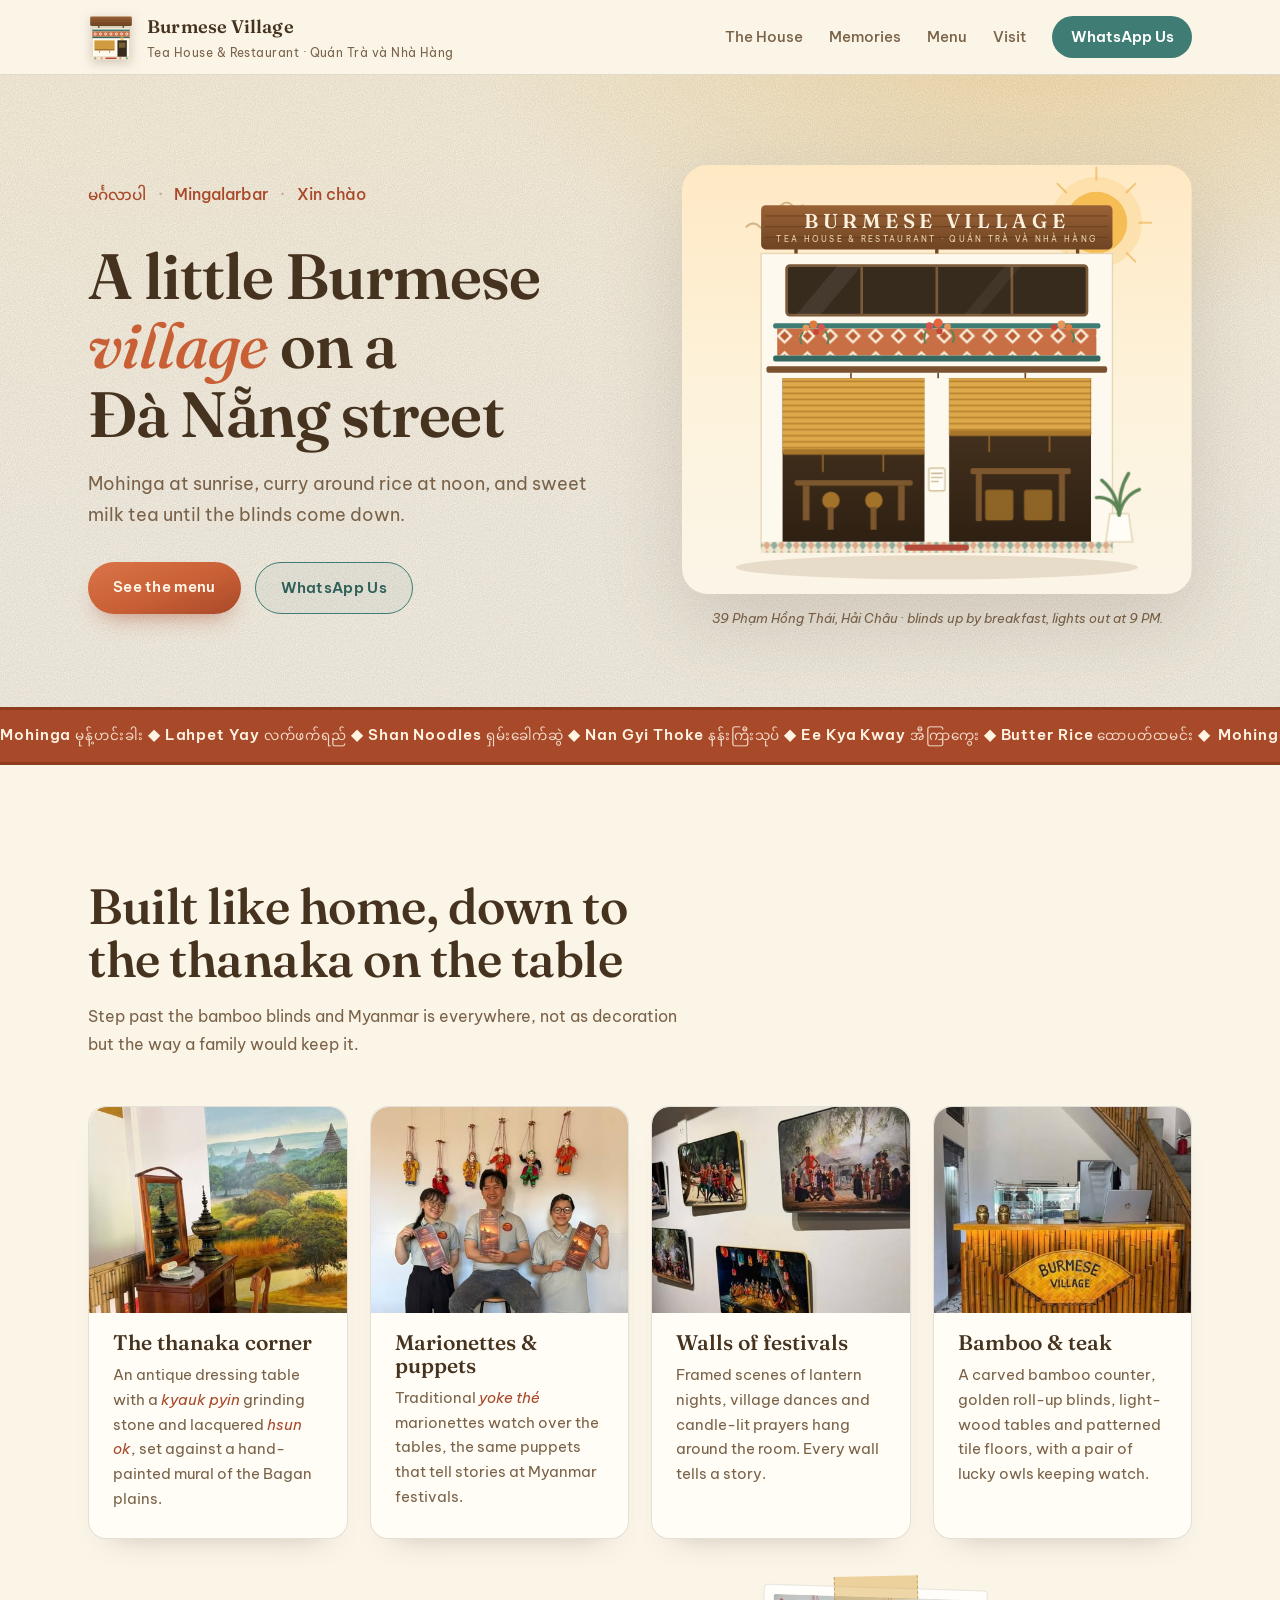
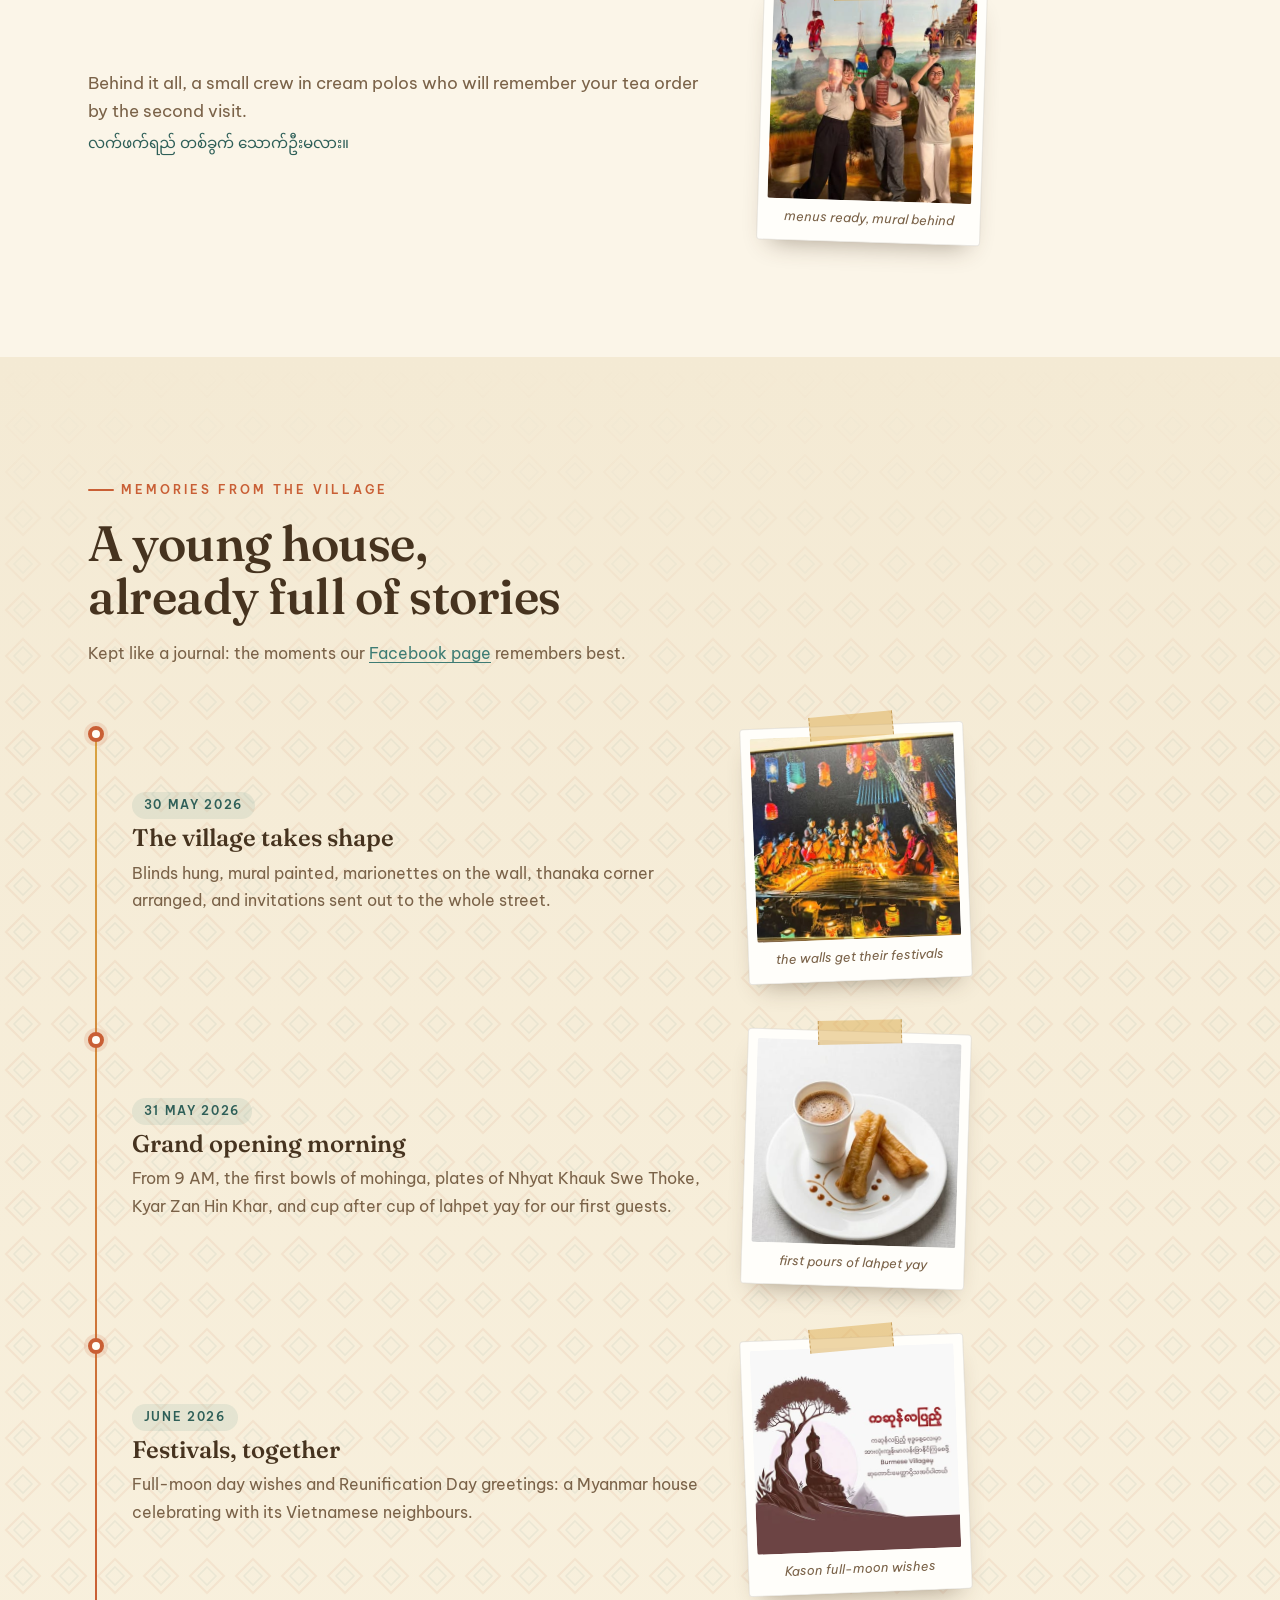
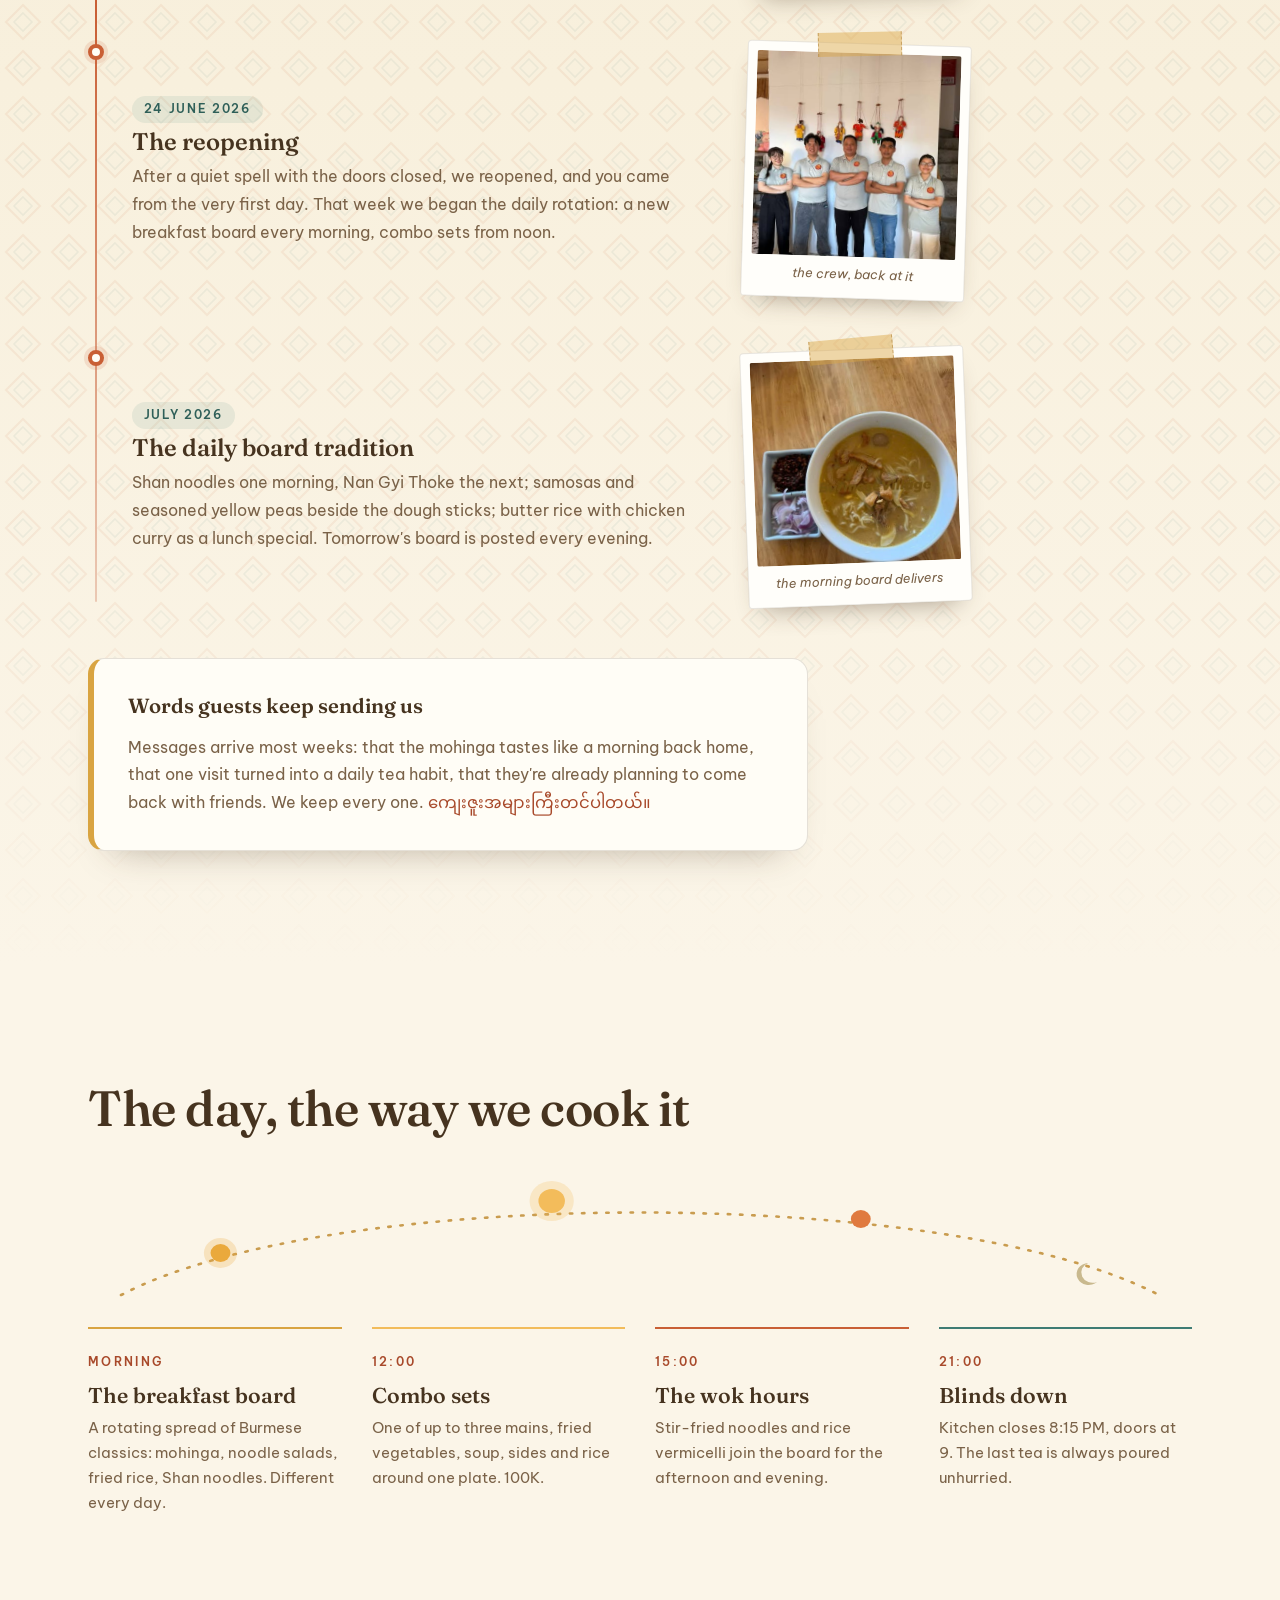
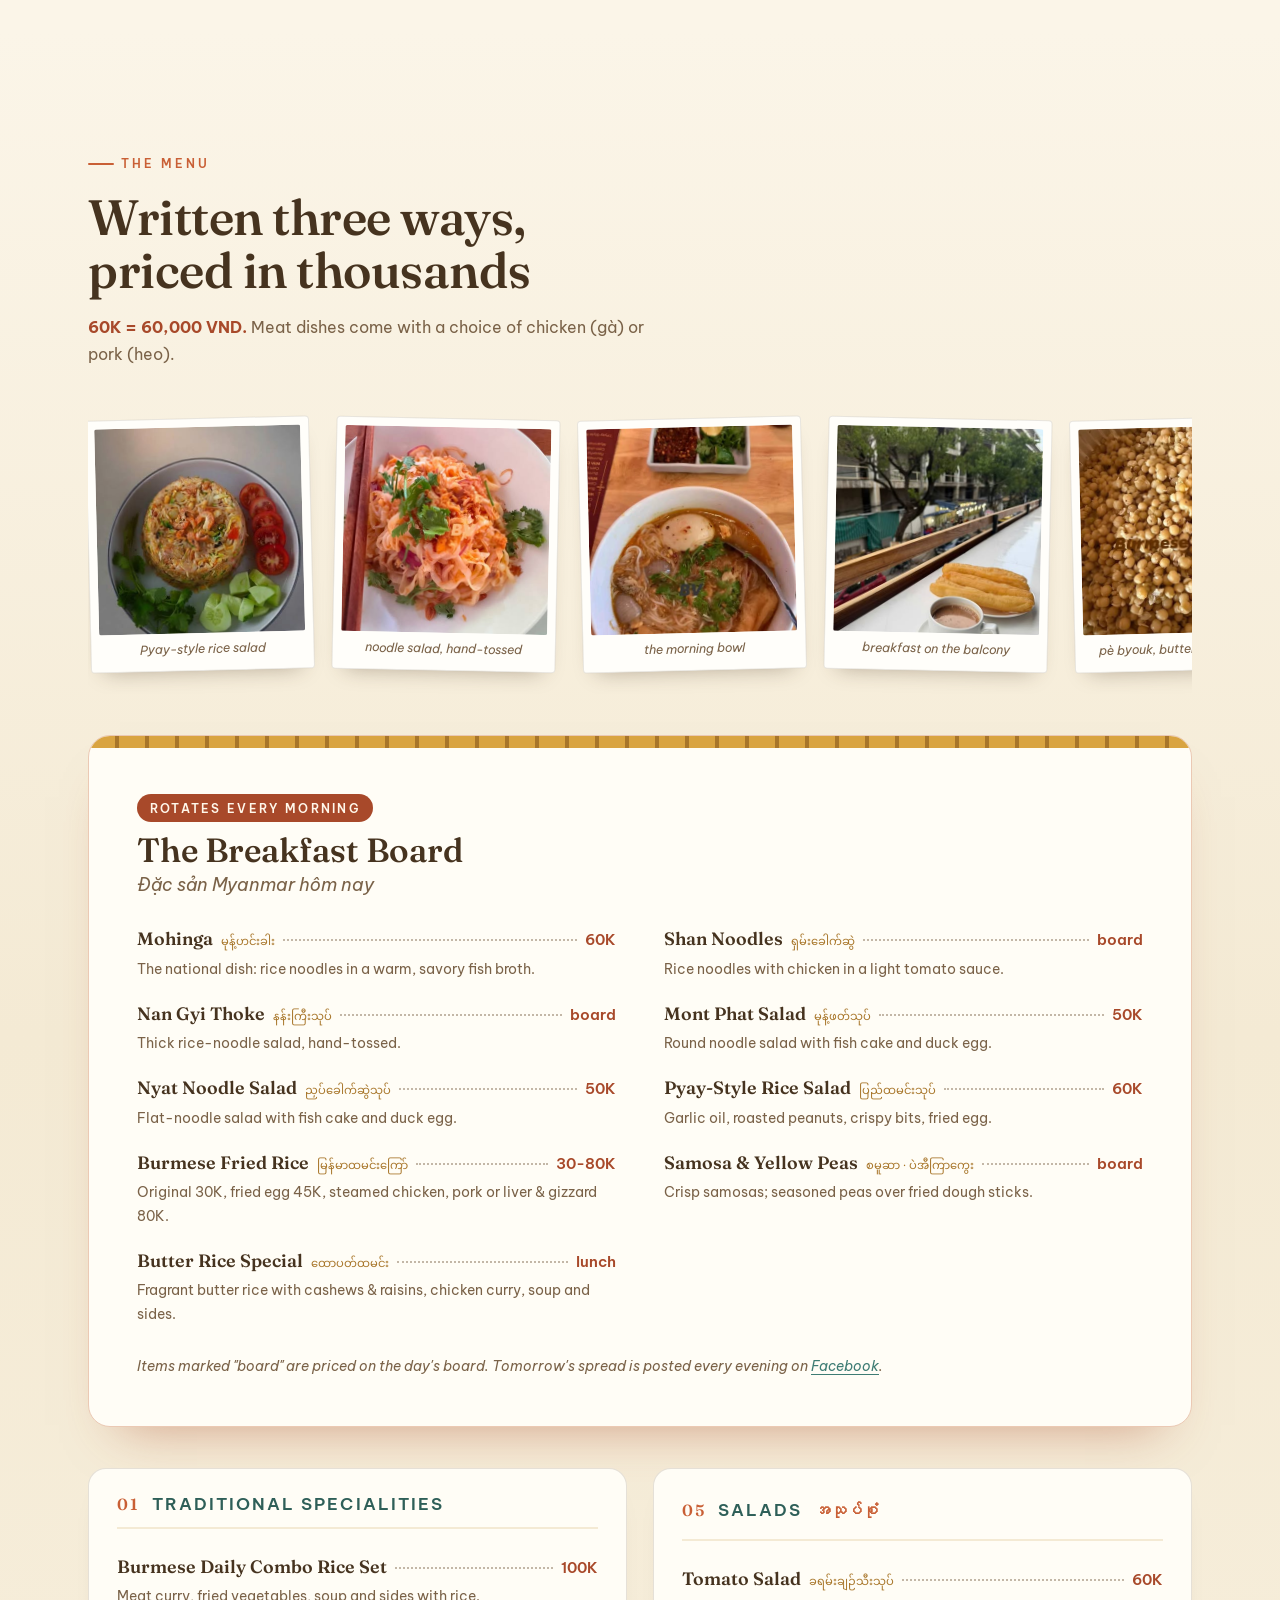
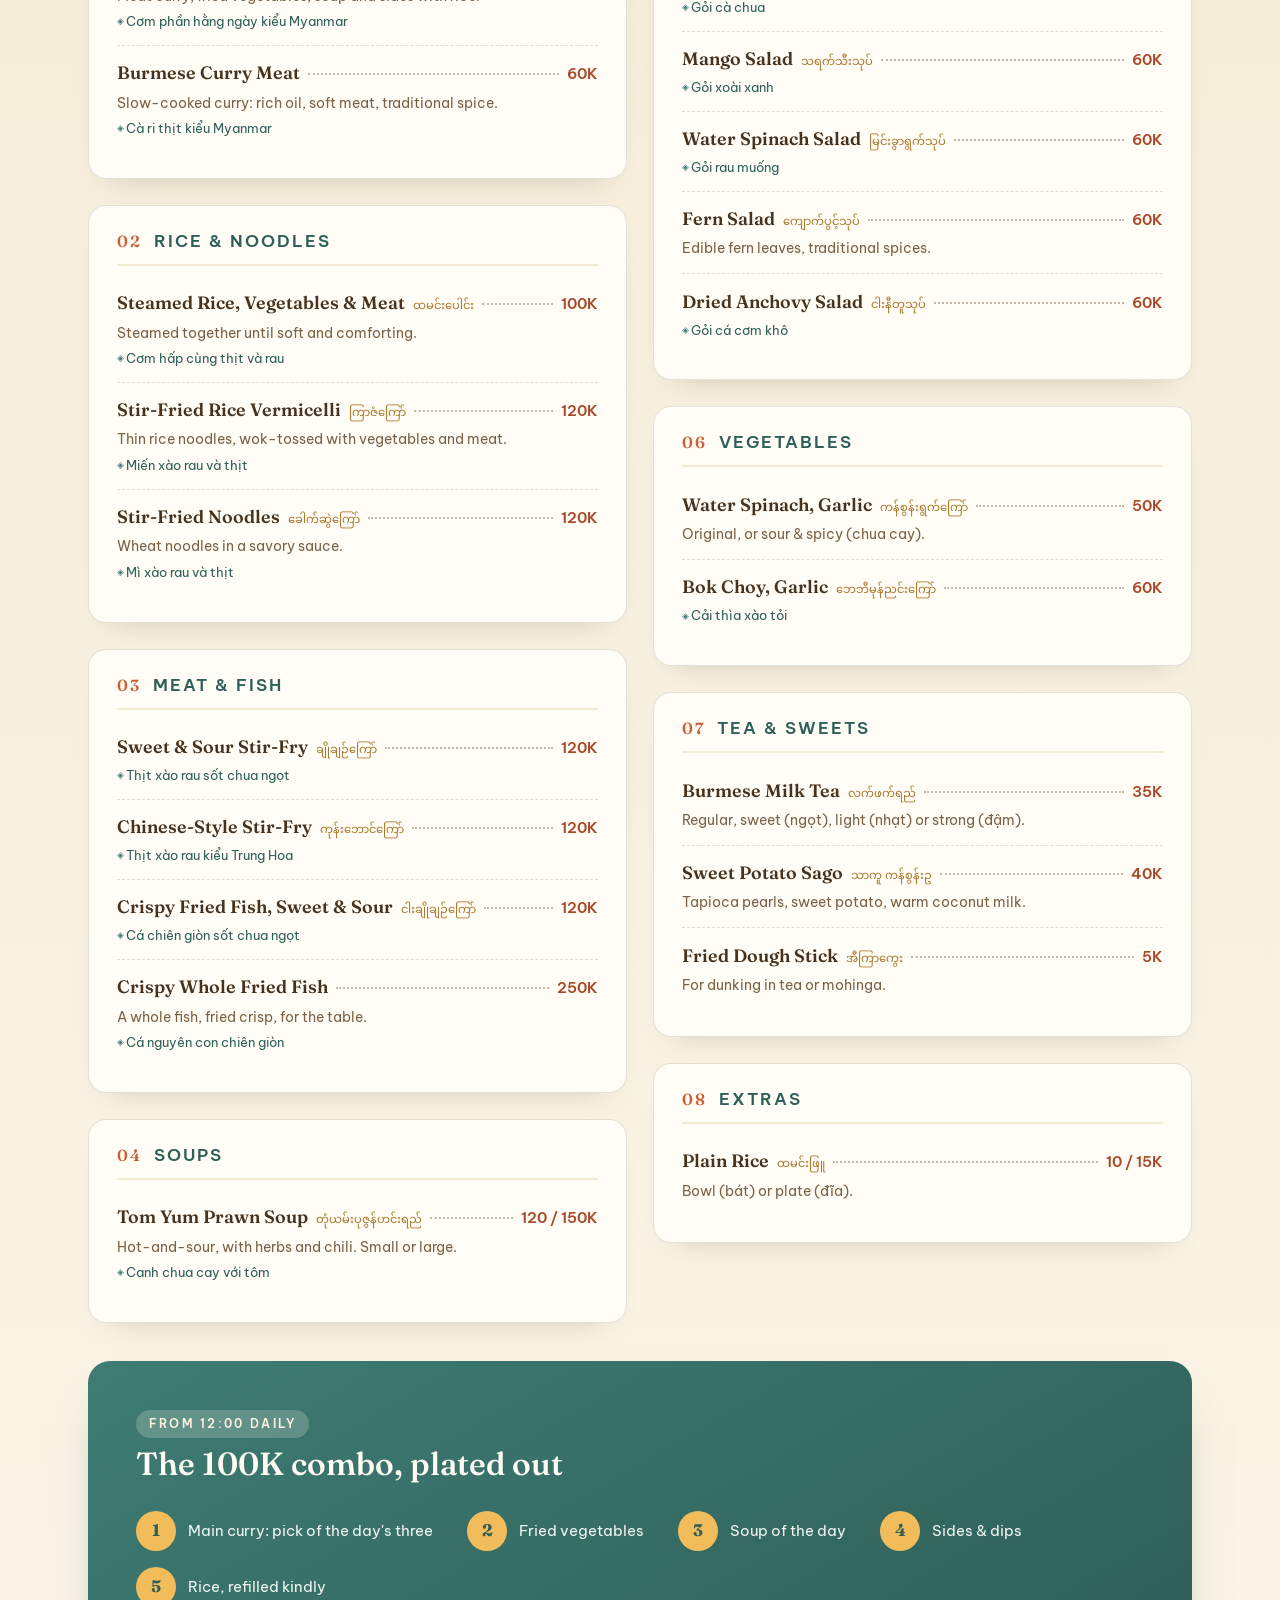
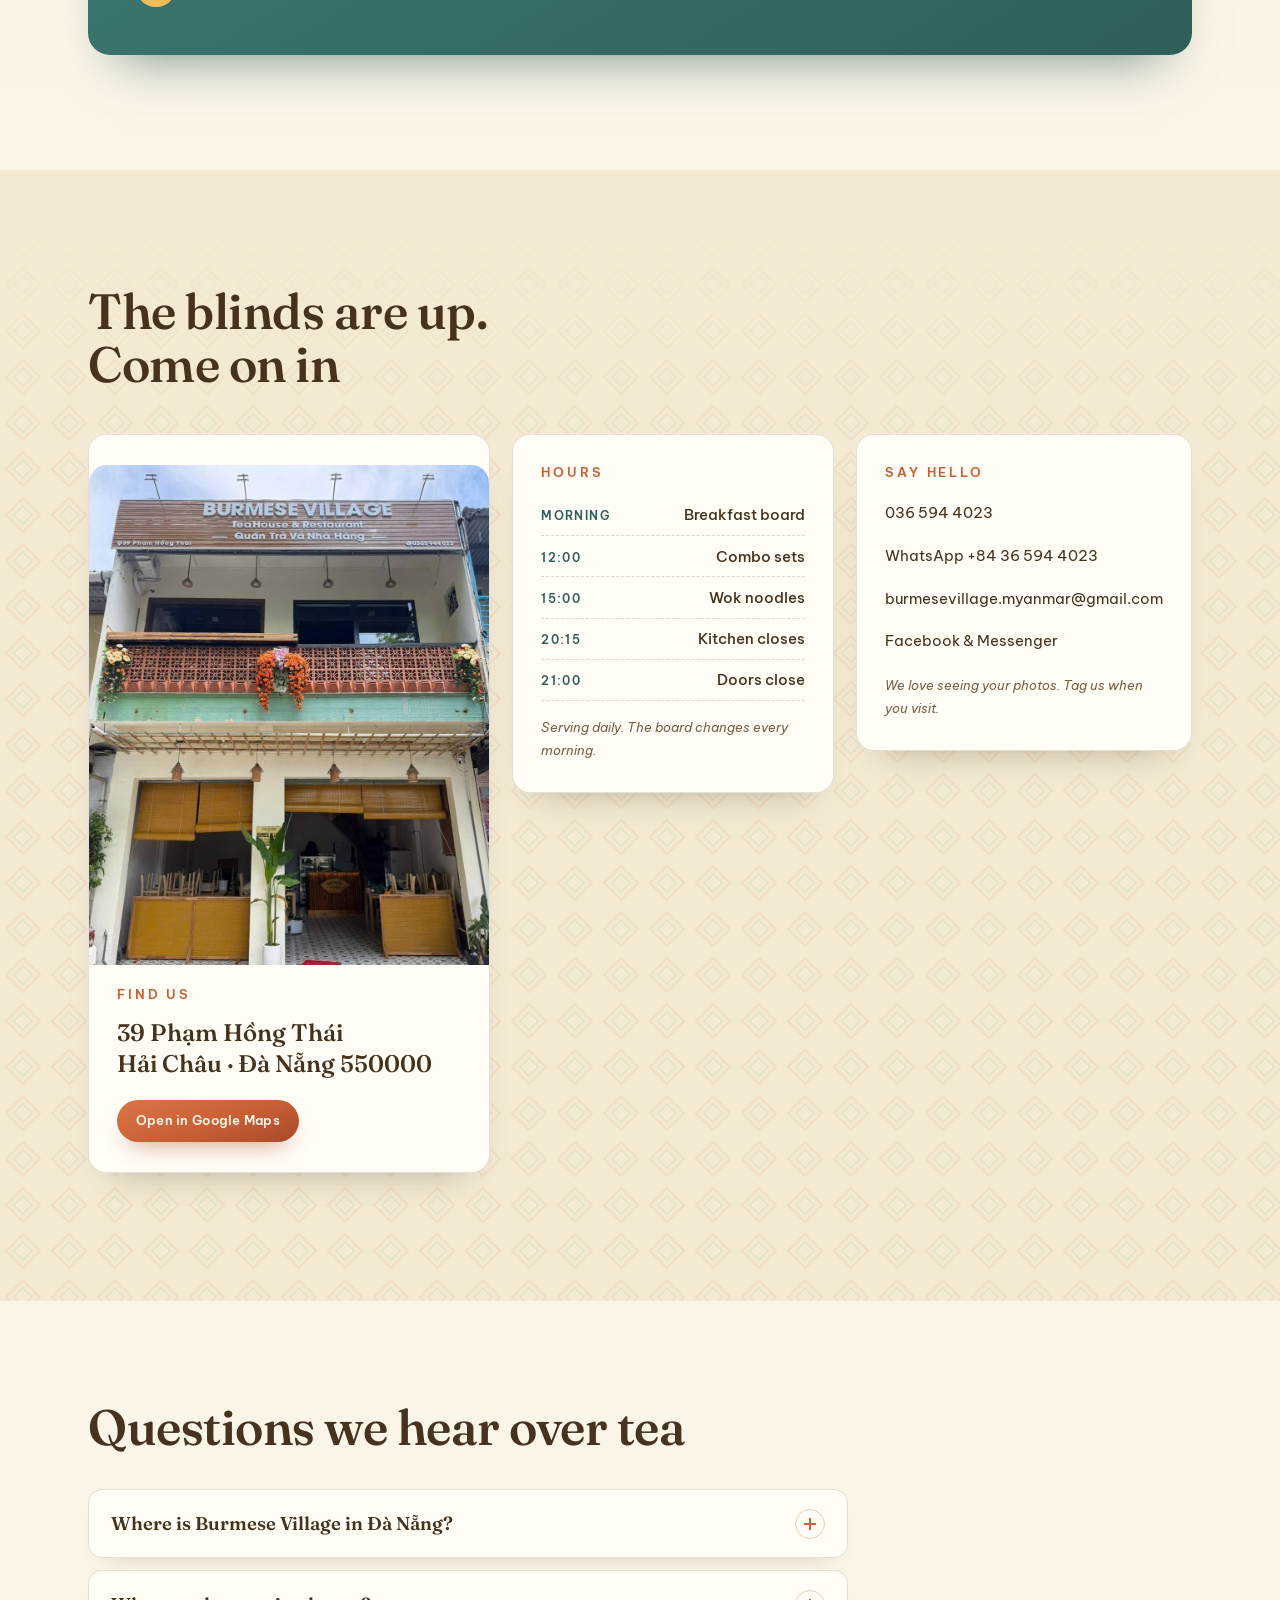
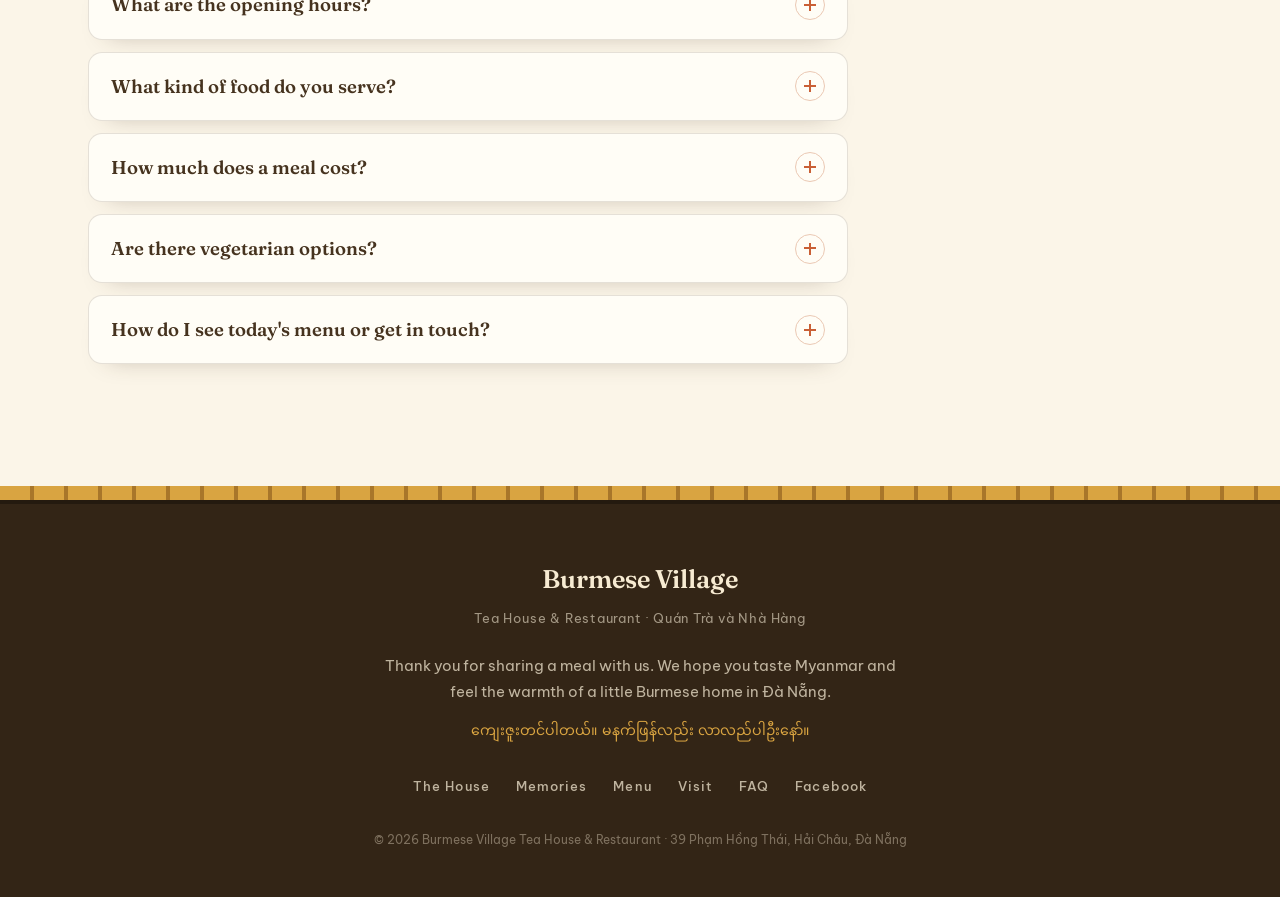
==== index.html @ 386c8f00 "Use the real storefront photo in the Find us card The photo of 39 Pham Hong Thai replaces the balcon" ====
<!DOCTYPE html>
<html lang="en">
<head>
<meta charset="UTF-8">
<meta name="viewport" content="width=device-width, initial-scale=1.0">
<title>Burmese Village | Myanmar Restaurant &amp; Tea House in Đà Nẵng</title>
<meta name="description" content="Authentic Myanmar restaurant in Đà Nẵng: mohinga, Shan noodles, Burmese milk tea and daily 100K rice combo sets. 39 Phạm Hồng Thái, Hải Châu, open daily until 9 PM.">
<meta name="robots" content="index, follow">
<meta name="theme-color" content="#C95F35">

<link rel="canonical" href="https://burmese-village.chanyeintun.workers.dev/">
<meta property="og:site_name" content="Burmese Village Tea House &amp; Restaurant">
<meta property="og:title" content="Burmese Village | Myanmar Restaurant &amp; Tea House in Đà Nẵng">
<meta property="og:description" content="Mohinga mornings, daily rice combo sets, Burmese milk tea all day. 39 Phạm Hồng Thái, Hải Châu, Đà Nẵng, open daily until 9 PM.">
<meta property="og:type" content="restaurant">
<meta property="og:url" content="https://burmese-village.chanyeintun.workers.dev/">
<meta property="og:image" content="https://burmese-village.chanyeintun.workers.dev/images/og-card.jpg">
<meta property="og:image:width" content="1200">
<meta property="og:image:height" content="630">
<meta property="og:image:alt" content="Burmese Village Tea House and Restaurant, authentic Myanmar cuisine in Đà Nẵng">
<meta property="og:locale" content="en_US">
<meta property="og:locale:alternate" content="vi_VN">
<meta name="twitter:card" content="summary_large_image">
<meta name="twitter:title" content="Burmese Village | Myanmar Restaurant &amp; Tea House in Đà Nẵng">
<meta name="twitter:description" content="Mohinga, Shan noodles, Burmese milk tea and daily rice combo sets. 39 Phạm Hồng Thái, Hải Châu, Đà Nẵng.">
<meta name="twitter:image" content="https://burmese-village.chanyeintun.workers.dev/images/og-card.jpg">

<script type="application/ld+json">
{
  "@context": "https://schema.org",
  "@type": "Restaurant",
  "@id": "https://burmese-village.chanyeintun.workers.dev/#restaurant",
  "name": "Burmese Village Tea House & Restaurant",
  "alternateName": "Quán Trà và Nhà Hàng Burmese Village",
  "url": "https://burmese-village.chanyeintun.workers.dev/",
  "description": "A cozy place to experience the authentic taste and traditional vibe of Myanmar in Đà Nẵng: mohinga mornings, daily rice combo sets and Burmese milk tea.",
  "servesCuisine": ["Burmese", "Myanmar"],
  "priceRange": "5.000-250.000 ₫",
  "currenciesAccepted": "VND",
  "telephone": "+84-36-594-4023",
  "email": "burmesevillage.myanmar@gmail.com",
  "address": {
    "@type": "PostalAddress",
    "streetAddress": "39 Phạm Hồng Thái",
    "addressLocality": "Hải Châu, Đà Nẵng",
    "postalCode": "550000",
    "addressCountry": "VN"
  },
  "hasMap": "https://maps.app.goo.gl/p5LvmFNvhZLKoGyHA",
  "sameAs": ["https://www.facebook.com/profile.php?id=61588423465143"],
  "image": [
    "https://burmese-village.chanyeintun.workers.dev/images/og-card.jpg",
    "https://burmese-village.chanyeintun.workers.dev/images/mohinga-bowl.jpg",
    "https://burmese-village.chanyeintun.workers.dev/images/team-five.jpg"
  ],
  "menu": "https://burmese-village.chanyeintun.workers.dev/#menu",
  "knowsLanguage": ["en", "my", "vi"]
}
</script>
<script type="application/ld+json">
{
  "@context": "https://schema.org",
  "@type": "FAQPage",
  "mainEntity": [
    {
      "@type": "Question",
      "name": "Where is Burmese Village in Đà Nẵng?",
      "acceptedAnswer": { "@type": "Answer", "text": "Burmese Village Tea House & Restaurant is at 39 Phạm Hồng Thái, Hải Châu, Đà Nẵng 550000, Vietnam, a few streets from the Hàn River. Directions: https://maps.app.goo.gl/p5LvmFNvhZLKoGyHA" }
    },
    {
      "@type": "Question",
      "name": "What are Burmese Village's opening hours?",
      "acceptedAnswer": { "@type": "Answer", "text": "It serves daily: a rotating Burmese breakfast board in the morning, rice combo sets from 12:00, and stir-fried noodles from 15:00. The kitchen closes at 8:15 PM and doors close at 9:00 PM." }
    },
    {
      "@type": "Question",
      "name": "What food does Burmese Village serve?",
      "acceptedAnswer": { "@type": "Answer", "text": "Traditional Myanmar cuisine: mohinga (the national fish-broth noodle soup), Shan noodles, Burmese noodle salads, slow-cooked curries, daily 100K rice combo sets, Burmese milk tea and fried dough sticks. The menu is written in English, Burmese and Vietnamese." }
    },
    {
      "@type": "Question",
      "name": "How much does a meal cost at Burmese Village?",
      "acceptedAnswer": { "@type": "Answer", "text": "Most dishes are 30,000-120,000 VND. Burmese milk tea is 35K, breakfast dishes run 30-80K, the daily rice combo set is 100K, and a crispy whole fried fish for the table is 250K." }
    },
    {
      "@type": "Question",
      "name": "How can I contact Burmese Village or see today's menu?",
      "acceptedAnswer": { "@type": "Answer", "text": "Call or WhatsApp +84 36 594 4023, email burmesevillage.myanmar@gmail.com, or message the Facebook page, where tomorrow's breakfast board is posted every evening." }
    }
  ]
}
</script>
<link rel="icon" href="favicon.svg" type="image/svg+xml">
<link rel="apple-touch-icon" href="images/apple-touch-icon.png">
<link rel="preconnect" href="https://fonts.googleapis.com">
<link rel="preconnect" href="https://fonts.gstatic.com" crossorigin>
<link href="https://fonts.googleapis.com/css2?family=Fraunces:ital,opsz,wght@0,9..144,300..700;1,9..144,300..600&family=Be+Vietnam+Pro:ital,wght@0,400;0,500;0,600;1,400&family=Noto+Sans+Myanmar:wght@400;600&display=swap" rel="stylesheet">
<link rel="stylesheet" href="styles.css">
</head>
<body>

<a class="skip" href="#menu">Skip to the menu</a>

<!-- ═══ Masthead ═══ -->
<header class="masthead" id="top">
  <input type="checkbox" id="nav-toggle" class="nav-toggle" aria-hidden="true">
  <div class="masthead-inner">
    <a class="brand" href="#top" aria-label="Burmese Village, back to top">
      <span class="brand-sign" aria-hidden="true">
        <svg viewBox="0 0 128 136">
          <defs><linearGradient id="gw" x1="0" y1="0" x2="0" y2="1"><stop offset="0" stop-color="#9A6236"/><stop offset="1" stop-color="#6E4423"/></linearGradient></defs>
          <path d="M30 36 v6 M98 36 v6" stroke="#6E4423" stroke-width="4"/>
          <rect x="6" y="10" width="116" height="26" rx="4" fill="url(#gw)"/>
          <path d="M12 19.5 H116 M12 28 H116" stroke="#5C3517" stroke-width="1.2" opacity=".55"/>
          <rect x="12" y="42" width="104" height="80" fill="#FDF9EE" stroke="#E5D6B4" stroke-width="2"/>
          <rect x="12" y="46" width="104" height="5" fill="#3E7C74"/>
          <rect x="12" y="51" width="104" height="15" fill="#C96F45"/>
          <g fill="#FBF0DC">
            <path d="M20 53.5 l5 5 -5 5 -5 -5 Z"/><path d="M34.5 53.5 l5 5 -5 5 -5 -5 Z"/><path d="M49 53.5 l5 5 -5 5 -5 -5 Z"/><path d="M64 53.5 l5 5 -5 5 -5 -5 Z"/><path d="M79 53.5 l5 5 -5 5 -5 -5 Z"/><path d="M93.5 53.5 l5 5 -5 5 -5 -5 Z"/><path d="M108 53.5 l5 5 -5 5 -5 -5 Z"/>
          </g>
          <g fill="#B85B33">
            <path d="M20 56.3 l2.2 2.2 -2.2 2.2 -2.2 -2.2 Z"/><path d="M34.5 56.3 l2.2 2.2 -2.2 2.2 -2.2 -2.2 Z"/><path d="M49 56.3 l2.2 2.2 -2.2 2.2 -2.2 -2.2 Z"/><path d="M64 56.3 l2.2 2.2 -2.2 2.2 -2.2 -2.2 Z"/><path d="M79 56.3 l2.2 2.2 -2.2 2.2 -2.2 -2.2 Z"/><path d="M93.5 56.3 l2.2 2.2 -2.2 2.2 -2.2 -2.2 Z"/><path d="M108 56.3 l2.2 2.2 -2.2 2.2 -2.2 -2.2 Z"/>
          </g>
          <rect x="12" y="66" width="104" height="4" fill="#35695F"/>
          <rect x="18" y="76" width="56" height="26" fill="#DDA94B"/>
          <g stroke="#B9822F" stroke-width="2"><path d="M18 81 H74"/><path d="M18 86.5 H74"/><path d="M18 92 H74"/><path d="M18 97.5 H74"/></g>
          <rect x="18" y="100" width="56" height="4" rx="1.5" fill="#A8762A"/>
          <path d="M32 104 v7 M60 104 v7" stroke="#A8762A" stroke-width="2"/>
          <circle cx="95" cy="71.5" r="3.6" fill="#F2BC5B"/><circle cx="95" cy="71.5" r="6.5" fill="#F2BC5B" opacity=".3"/>
          <rect x="82" y="76" width="26" height="46" fill="#372B1E"/>
          <rect x="86" y="82" width="18" height="15" rx="2" fill="#F2BC5B" opacity=".35"/>
          <rect x="8" y="122" width="112" height="8" fill="#F2E7CE"/>
          <g opacity=".55"><path d="M20 122 l4 4 -4 4 -4 -4 Z" fill="#3E7C74"/><path d="M38 122 l4 4 -4 4 -4 -4 Z" fill="#C96F45"/><path d="M90 122 l4 4 -4 4 -4 -4 Z" fill="#C96F45"/><path d="M108 122 l4 4 -4 4 -4 -4 Z" fill="#3E7C74"/></g>
          <rect x="48" y="124" width="32" height="4" rx="2" fill="#B5493A"/>
        </svg>
      </span>
      <span class="brand-word">
        <strong>Burmese Village</strong>
        <small>Tea House &amp; Restaurant · <span lang="vi">Quán Trà và Nhà Hàng</span></small>
      </span>
    </a>
    <nav class="nav" aria-label="Main" onclick="document.getElementById('nav-toggle').checked=false">
      <a href="#story">The House</a>
      <a href="#memories">Memories</a>
      <a href="#menu">Menu</a>
      <a href="#visit">Visit</a>
      <a class="nav-cta" href="https://wa.me/84365944023">WhatsApp&nbsp;Us</a>
    </nav>
    <label for="nav-toggle" class="burger" aria-hidden="true">
      <span></span><span></span><span></span>
    </label>
  </div>
</header>

<main>

<!-- ═══ Hero ═══ -->
<section class="hero" aria-label="Welcome">
  <div class="hero-inner">
    <div class="hero-copy">
      <p class="hello r1">
        <span lang="my">မင်္ဂလာပါ</span> <i>·</i> Mingalarbar <i>·</i> <span lang="vi">Xin chào</span>
      </p>
      <h1 class="r2">A little Burmese <em>village</em> on a Đà&nbsp;Nẵng street</h1>
      <p class="lede r3">Mohinga at sunrise, curry around rice at noon, and sweet
      milk tea until the blinds come down.</p>
      <div class="cta-row r4">
        <a class="btn btn-terra" href="#menu">See the menu</a>
        <a class="btn btn-ghost" href="https://wa.me/84365944023">WhatsApp Us</a>
      </div>
    </div>

    <!-- The shopfront, drawn with love -->
    <figure class="hero-art r2" aria-label="Illustration of the Burmese Village shopfront">
      <svg viewBox="0 0 760 640" role="img">
        <defs>
          <linearGradient id="sky" x1="0" y1="0" x2="0" y2="1">
            <stop offset="0" stop-color="#FFE9C4"/>
            <stop offset=".55" stop-color="#FDF3DC"/>
            <stop offset="1" stop-color="#FBF5E8"/>
          </linearGradient>
          <linearGradient id="wood" x1="0" y1="0" x2="0" y2="1">
            <stop offset="0" stop-color="#9A6236"/>
            <stop offset="1" stop-color="#6E4423"/>
          </linearGradient>
          <linearGradient id="inside" x1="0" y1="0" x2="0" y2="1">
            <stop offset="0" stop-color="#4E3823"/>
            <stop offset="1" stop-color="#2E2012"/>
          </linearGradient>
          <pattern id="blind" width="12" height="9" patternUnits="userSpaceOnUse">
            <rect width="12" height="9" fill="#DDA94B"/>
            <rect y="6.5" width="12" height="2.5" fill="#B9822F"/>
          </pattern>
          <pattern id="breeze" width="34" height="34" patternUnits="userSpaceOnUse">
            <rect width="34" height="34" fill="#C96F45"/>
            <path d="M17 5 L29 17 L17 29 L5 17 Z" fill="#FBF0DC"/>
            <path d="M17 10 L24 17 L17 24 L10 17 Z" fill="#B85B33"/>
          </pattern>
          <pattern id="tiles" width="22" height="14" patternUnits="userSpaceOnUse">
            <rect width="22" height="14" fill="#F2E7CE"/>
            <path d="M5.5 0 L11 7 L5.5 14 L0 7 Z" fill="#3E7C74" opacity=".55"/>
            <path d="M16.5 0 L22 7 L16.5 14 L11 7 Z" fill="#C96F45" opacity=".5"/>
          </pattern>
        </defs>

        <!-- sky & sun -->
        <rect x="0" y="0" width="760" height="640" rx="26" fill="url(#sky)"/>
        <circle cx="618" cy="86" r="46" fill="#F5B94B" opacity=".9"/>
        <circle cx="618" cy="86" r="68" fill="#F5B94B" opacity=".22"/>
        <g stroke="#E9A93C" stroke-width="3" stroke-linecap="round" opacity=".55">
          <path d="M618 4 V22"/><path d="M618 150 V168"/>
          <path d="M536 86 H554"/><path d="M682 86 H700"/>
          <path d="M560 28 L573 41"/><path d="M663 131 L676 144"/>
          <path d="M676 28 L663 41"/><path d="M573 131 L560 144"/>
        </g>
        <g fill="none" stroke="#B98F5A" stroke-width="3" stroke-linecap="round" opacity=".6">
          <path d="M96 92 q10 -10 20 0 q10 10 20 0"/>
          <path d="M148 60 q8 -8 16 0 q8 8 16 0"/>
        </g>

        <!-- building -->
        <ellipse cx="380" cy="600" rx="300" ry="18" fill="#8A6A43" opacity=".18"/>
        <rect x="118" y="132" width="524" height="440" fill="#FDF9EE" stroke="#E5D6B4" stroke-width="2"/>

        <!-- sign -->
        <g>
          <path d="M170 132 V112 M170 112 h-14 M170 112 h14" stroke="#6E4423" stroke-width="5" fill="none"/>
          <path d="M380 132 V108 M380 108 h-14 M380 108 h14" stroke="#6E4423" stroke-width="5" fill="none"/>
          <path d="M590 132 V112 M590 112 h-14 M590 112 h14" stroke="#6E4423" stroke-width="5" fill="none"/>
          <rect x="118" y="60" width="524" height="66" rx="7" fill="url(#wood)"/>
          <g stroke="#5C3517" stroke-width="1.4" opacity=".65">
            <path d="M124 76 H636"/><path d="M124 92 H636"/><path d="M124 108 H636"/>
          </g>
          <text x="380" y="94" text-anchor="middle" font-family="Fraunces, Georgia, serif" font-weight="600" font-size="30" letter-spacing="7" fill="#FBF0DC">BURMESE VILLAGE</text>
          <text x="380" y="115" text-anchor="middle" font-family="'Be Vietnam Pro', sans-serif" font-size="11.5" letter-spacing="3.4" fill="#EFD9AE">TEA HOUSE &amp; RESTAURANT · QUÁN TRÀ VÀ NHÀ HÀNG</text>
        </g>

        <!-- upper window -->
        <rect x="156" y="150" width="448" height="74" rx="5" fill="#372B1E"/>
        <g stroke="#7A5A38" stroke-width="4">
          <rect x="156" y="150" width="448" height="74" rx="5" fill="none"/>
          <path d="M268 150 V224"/><path d="M380 150 V224"/><path d="M492 150 V224"/>
        </g>
        <path d="M170 224 L232 150 H268 L206 224 Z" fill="#FBF5E8" opacity=".07"/>
        <path d="M420 224 L482 150 H506 L444 224 Z" fill="#FBF5E8" opacity=".05"/>

        <!-- balcony -->
        <rect x="136" y="236" width="488" height="8" rx="3" fill="#3E7C74"/>
        <rect x="142" y="244" width="476" height="40" fill="url(#breeze)"/>
        <rect x="136" y="284" width="488" height="9" rx="3" fill="#35695f"/>

        <!-- flowers on the rail -->
        <g>
          <g transform="translate(196 238)">
            <circle cx="0" cy="0" r="6" fill="#E07A3F"/><circle cx="12" cy="4" r="5" fill="#D9534F"/>
            <circle cx="-11" cy="5" r="5" fill="#E8975C"/><circle cx="4" cy="11" r="4.4" fill="#C94436"/>
            <path d="M-16 12 q-6 8 -2 16 M18 10 q7 9 3 18" stroke="#5C8455" stroke-width="3" fill="none" stroke-linecap="round"/>
          </g>
          <g transform="translate(382 236)">
            <circle cx="0" cy="0" r="7" fill="#E4653F"/><circle cx="14" cy="5" r="5" fill="#E8975C"/>
            <circle cx="-13" cy="4" r="5.4" fill="#D9534F"/><circle cx="2" cy="12" r="4.6" fill="#C94436"/>
            <path d="M-18 12 q-5 9 -1 17 M20 11 q6 9 2 17" stroke="#5C8455" stroke-width="3" fill="none" stroke-linecap="round"/>
          </g>
          <g transform="translate(566 238)">
            <circle cx="0" cy="0" r="6" fill="#E8975C"/><circle cx="11" cy="4" r="5" fill="#E07A3F"/>
            <circle cx="-11" cy="4" r="4.6" fill="#C94436"/>
            <path d="M15 10 q6 8 2 16" stroke="#5C8455" stroke-width="3" fill="none" stroke-linecap="round"/>
          </g>
        </g>

        <!-- pergola & lamps -->
        <rect x="126" y="300" width="508" height="10" rx="3" fill="#7A5230"/>
        <g stroke="#6E4423" stroke-width="2.4">
          <path d="M252 310 v22"/><path d="M382 310 v26"/><path d="M512 310 v20"/>
        </g>
        <g>
          <circle cx="252" cy="340" r="9" fill="#F2BC5B"/><circle cx="252" cy="340" r="15" fill="#F2BC5B" opacity=".25"/>
          <circle cx="382" cy="344" r="9" fill="#F2BC5B"/><circle cx="382" cy="344" r="15" fill="#F2BC5B" opacity=".25"/>
          <circle cx="512" cy="338" r="9" fill="#F2BC5B"/><circle cx="512" cy="338" r="15" fill="#F2BC5B" opacity=".25"/>
        </g>

        <!-- ground floor openings -->
        <rect x="150" y="318" width="212" height="244" fill="url(#inside)"/>
        <rect x="398" y="318" width="212" height="244" fill="url(#inside)"/>
        <g opacity=".85">
          <rect x="168" y="470" width="176" height="8" rx="3" fill="#8a6134"/>
          <rect x="180" y="478" width="10" height="52" fill="#8a6134"/>
          <rect x="322" y="478" width="10" height="52" fill="#8a6134"/>
          <circle cx="222" cy="500" r="13" fill="#B9822F"/>
          <rect x="217" y="510" width="9" height="34" fill="#8a6134"/>
          <circle cx="286" cy="500" r="13" fill="#B9822F"/>
          <rect x="281" y="510" width="9" height="34" fill="#8a6134"/>
          <rect x="430" y="452" width="150" height="9" rx="3" fill="#8a6134"/>
          <rect x="438" y="461" width="9" height="70" fill="#8a6134"/>
          <rect x="562" y="461" width="9" height="70" fill="#8a6134"/>
          <rect x="452" y="484" width="42" height="46" rx="4" fill="#B9822F" opacity=".8"/>
          <rect x="510" y="484" width="42" height="46" rx="4" fill="#B9822F" opacity=".8"/>
          <rect x="470" y="352" width="70" height="44" rx="4" fill="#F2BC5B" opacity=".28"/>
          <rect x="200" y="352" width="90" height="44" rx="4" fill="#F2BC5B" opacity=".2"/>
        </g>

        <!-- bamboo blinds -->
        <g>
          <rect x="150" y="318" width="212" height="112" fill="url(#blind)"/>
          <rect x="150" y="424" width="212" height="8" rx="3" fill="#A8762A"/>
          <path d="M210 432 v26 M300 432 v26" stroke="#A8762A" stroke-width="2"/>
          <rect x="398" y="318" width="212" height="84" fill="url(#blind)"/>
          <rect x="398" y="396" width="212" height="8" rx="3" fill="#A8762A"/>
          <path d="M458 404 v24 M548 404 v24" stroke="#A8762A" stroke-width="2"/>
        </g>

        <!-- center pier + little menu board -->
        <rect x="362" y="318" width="36" height="244" fill="#FDF9EE"/>
        <rect x="368" y="452" width="24" height="34" rx="3" fill="#FFFDF6" stroke="#CBB98E" stroke-width="1.6"/>
        <g stroke="#B9A375" stroke-width="1.8" stroke-linecap="round">
          <path d="M372 460 h16"/><path d="M372 466 h16"/><path d="M372 472 h10"/>
        </g>

        <!-- plant -->
        <g transform="translate(652 486)">
          <path d="M-20 76 L20 76 L14 34 L-14 34 Z" fill="#FFFDF6" stroke="#E0D2AF" stroke-width="2"/>
          <g fill="none" stroke="#5C8455" stroke-width="5" stroke-linecap="round">
            <path d="M0 36 C0 10 2 -6 14 -26"/>
            <path d="M0 36 C-4 8 -12 -4 -26 -16"/>
            <path d="M0 36 C4 14 18 2 30 -2"/>
            <path d="M0 36 C-2 16 -22 8 -34 10"/>
          </g>
        </g>

        <!-- step tiles & mat -->
        <rect x="118" y="562" width="524" height="16" fill="url(#tiles)"/>
        <rect x="332" y="566" width="96" height="9" rx="4" fill="#B5493A"/>
      </svg>
      <figcaption>39 Phạm Hồng Thái, Hải Châu · blinds up by breakfast, lights out at 9 PM.</figcaption>
    </figure>
  </div>
</section>

<!-- ═══ Ribbon ═══ -->
<div class="ribbon" aria-hidden="true">
  <div class="ribbon-track">
    <span>Mohinga <i lang="my">မုန့်ဟင်းခါး</i> ◆ Lahpet Yay <i lang="my">လက်ဖက်ရည်</i> ◆ Shan Noodles <i lang="my">ရှမ်းခေါက်ဆွဲ</i> ◆ Nan Gyi Thoke <i lang="my">နန်းကြီးသုပ်</i> ◆ Ee Kya Kway <i lang="my">အီကြာကွေး</i> ◆ Butter Rice <i lang="my">ထောပတ်ထမင်း</i> ◆ </span><span>Mohinga <i lang="my">မုန့်ဟင်းခါး</i> ◆ Lahpet Yay <i lang="my">လက်ဖက်ရည်</i> ◆ Shan Noodles <i lang="my">ရှမ်းခေါက်ဆွဲ</i> ◆ Nan Gyi Thoke <i lang="my">နန်းကြီးသုပ်</i> ◆ Ee Kya Kway <i lang="my">အီကြာကွေး</i> ◆ Butter Rice <i lang="my">ထောပတ်ထမင်း</i> ◆ </span>
  </div>
</div>

<!-- ═══ The house ═══ -->
<section class="story" id="story">
  <div class="wrap">
    <div class="story-head reveal">
      <h2>Built like home, down to<br>the thanaka on the table</h2>
      <p class="section-lede">Step past the bamboo blinds and Myanmar is everywhere,
      not as decoration but the way a family would keep it.</p>
    </div>

    <div class="vignettes">
      <article class="vignette reveal">
        <figure class="v-photo">
          <img src="images/thanaka-corner.jpg" alt="Teak dressing table with lacquered hsun ok vessels and a thanaka grinding stone, in front of a hand-painted Bagan mural" width="414" height="414" loading="lazy">
        </figure>
        <h3>The thanaka corner</h3>
        <p>An antique dressing table with a <em>kyauk pyin</em> grinding stone
        and lacquered <em>hsun ok</em>, set against a hand-painted mural of
        the Bagan plains.</p>
      </article>

      <article class="vignette reveal">
        <figure class="v-photo">
          <img src="images/team-marionettes.jpg" alt="Colorful Burmese yoke thé marionettes hanging above three smiling staff holding menus" width="414" height="414" loading="lazy" style="object-position: 50% 12%">
        </figure>
        <h3>Marionettes &amp; puppets</h3>
        <p>Traditional <em>yoke thé</em> marionettes watch over the tables,
        the same puppets that tell stories at Myanmar festivals.</p>
      </article>

      <article class="vignette reveal">
        <figure class="v-photo">
          <img src="images/gallery-wall.jpg" alt="Framed photographs of Myanmar festival scenes and lantern nights on the restaurant wall" width="414" height="414" loading="lazy">
        </figure>
        <h3>Walls of festivals</h3>
        <p>Framed scenes of lantern nights, village dances and candle-lit
        prayers hang around the room. Every wall tells a story.</p>
      </article>

      <article class="vignette reveal">
        <figure class="v-photo">
          <img src="images/bamboo-counter.jpg" alt="Golden bamboo counter carved with the words Burmese Village, flanked by two brass owl figurines" width="414" height="414" loading="lazy">
        </figure>
        <h3>Bamboo &amp; teak</h3>
        <p>A carved bamboo counter, golden roll-up blinds, light-wood tables
        and patterned tile floors, with a pair of lucky owls keeping watch.</p>
      </article>
    </div>

    <div class="story-team reveal">
      <p>Behind it all, a small crew in cream polos who will
      remember your tea order by the second visit.
      <span lang="my">လက်ဖက်ရည် တစ်ခွက် သောက်ဦးမလား။</span></p>
      <figure class="snap tilt-r team-snap">
        <img src="images/team-menus-mural.jpg" alt="Three staff members holding menus in front of the Bagan mural, marionettes hanging above" width="414" height="414" loading="lazy">
        <figcaption>menus ready, mural behind</figcaption>
      </figure>
    </div>
  </div>
</section>

<!-- ═══ Memories ═══ -->
<section class="memories" id="memories">
  <div class="wrap">
    <div class="mem-head reveal">
      <p class="eyebrow">Memories from the Village</p>
      <h2>A young house,<br>already full of stories</h2>
      <p class="section-lede">Kept like a journal: the moments our
      <a href="https://www.facebook.com/profile.php?id=61588423465143">Facebook page</a>
      remembers best.</p>
    </div>

    <ol class="journal">
      <li class="entry reveal">
        <div class="entry-text">
          <span class="date">30 May 2026</span>
          <h3>The village takes shape</h3>
          <p>Blinds hung, mural painted, marionettes on the wall, thanaka corner
          arranged, and invitations sent out to the whole street.</p>
        </div>
        <figure class="snap tilt-l">
          <img src="images/lantern-frame.jpg" alt="Framed photograph of children and a monk lighting candles beneath colorful paper lanterns" width="414" height="414" loading="lazy">
          <figcaption>the walls get their festivals</figcaption>
        </figure>
      </li>
      <li class="entry reveal">
        <div class="entry-text">
          <span class="date">31 May 2026</span>
          <h3>Grand opening morning</h3>
          <p>From 9 AM, the first bowls of mohinga, plates of Nhyat Khauk Swe
          Thoke, Kyar Zan Hin Khar, and cup after cup of lahpet yay for our
          first guests.</p>
        </div>
        <figure class="snap tilt-r">
          <img src="images/tea-ee-kya-kway.jpg" alt="Cup of Burmese milk tea beside two golden fried dough sticks on a white plate" width="414" height="414" loading="lazy">
          <figcaption>first pours of lahpet yay</figcaption>
        </figure>
      </li>
      <li class="entry reveal">
        <div class="entry-text">
          <span class="date">June 2026</span>
          <h3>Festivals, together</h3>
          <p>Full-moon day wishes and Reunification Day greetings: a Myanmar
          house celebrating with its Vietnamese neighbours.</p>
        </div>
        <figure class="snap tilt-l">
          <img src="images/kason-card.jpg" alt="Kason full-moon day greeting card showing a Buddha statue beneath a Bodhi tree" width="414" height="414" loading="lazy">
          <figcaption>Kason full-moon wishes</figcaption>
        </figure>
      </li>
      <li class="entry reveal">
        <div class="entry-text">
          <span class="date">24 June 2026</span>
          <h3>The reopening</h3>
          <p>After a quiet spell with the doors closed, we reopened, and you
          came from the very first day. That week we began the daily rotation:
          a new breakfast board every morning, combo sets from noon.</p>
        </div>
        <figure class="snap tilt-r">
          <img src="images/team-five.jpg" alt="The Burmese Village crew of five in matching polos, arms crossed, marionettes on the wall behind them" width="414" height="414" loading="lazy">
          <figcaption>the crew, back at it</figcaption>
        </figure>
      </li>
      <li class="entry reveal">
        <div class="entry-text">
          <span class="date">July 2026</span>
          <h3>The daily board tradition</h3>
          <p>Shan noodles one morning, Nan Gyi Thoke the next; samosas and
          seasoned yellow peas beside the dough sticks; butter rice with chicken
          curry as a lunch special. Tomorrow's board is posted every evening.</p>
        </div>
        <figure class="snap tilt-l">
          <img src="images/mohinga-bowl.jpg" alt="Bowl of mohinga in golden fish broth with chili flakes and sliced shallots on the side" width="414" height="414" loading="lazy">
          <figcaption>the morning board delivers</figcaption>
        </figure>
      </li>
    </ol>

    <aside class="guest-card reveal">
      <p class="gc-title">Words guests keep sending us</p>
      <p class="gc-body">Messages arrive most weeks: that the mohinga tastes
      like a morning back home, that one visit turned into a daily tea habit,
      that they're already planning to come back with friends. We keep every
      one. <span lang="my">ကျေးဇူးအများကြီးတင်ပါတယ်။</span></p>
    </aside>
  </div>
</section>

<!-- ═══ Rhythm ═══ -->
<section class="rhythm" id="rhythm" aria-label="The day at Burmese Village">
  <div class="wrap">
    <h2 class="reveal">The day, the way we cook it</h2>

    <div class="sunpath reveal" aria-hidden="true">
      <svg viewBox="0 0 1000 150" preserveAspectRatio="none">
        <path d="M30 128 C220 18 780 18 970 128" fill="none" stroke="#C99C4F" stroke-width="2.6" stroke-dasharray="2 9" stroke-linecap="round"/>
        <circle cx="120" cy="86" r="9" fill="#E9A93C"/>
        <circle cx="120" cy="86" r="15" fill="#E9A93C" opacity=".25"/>
        <circle cx="420" cy="34" r="12" fill="#F2BC5B"/>
        <circle cx="420" cy="34" r="20" fill="#F2BC5B" opacity=".25"/>
        <circle cx="700" cy="52" r="9" fill="#E07A3F"/>
        <path d="M906 96 a11 11 0 1 0 8 19 a9 9 0 1 1 -8 -19" fill="#C9B98E"/>
      </svg>
    </div>

    <ol class="daycols">
      <li class="reveal">
        <span class="d-time">Morning</span>
        <h3>The breakfast board</h3>
        <p>A rotating spread of Burmese classics: mohinga, noodle salads,
        fried rice, Shan noodles. Different every day.</p>
      </li>
      <li class="reveal">
        <span class="d-time">12:00</span>
        <h3>Combo sets</h3>
        <p>One of up to three mains, fried vegetables, soup, sides and rice
        around one plate. 100K.</p>
      </li>
      <li class="reveal">
        <span class="d-time">15:00</span>
        <h3>The wok hours</h3>
        <p>Stir-fried noodles and rice vermicelli join the board for the
        afternoon and evening.</p>
      </li>
      <li class="reveal">
        <span class="d-time">21:00</span>
        <h3>Blinds down</h3>
        <p>Kitchen closes 8:15 PM, doors at 9. The last tea is always
        poured unhurried.</p>
      </li>
    </ol>
  </div>
</section>

<!-- ═══ Menu ═══ -->
<section class="menu" id="menu">
  <div class="wrap">
    <div class="menu-head reveal">
      <p class="eyebrow">The Menu</p>
      <h2>Written three ways,<br>priced in thousands</h2>
      <p class="section-lede"><b>60K = 60,000 VND.</b> Meat dishes come with a choice
      of chicken <span lang="vi">(gà)</span> or pork <span lang="vi">(heo)</span>.</p>
    </div>

    <ul class="table-strip reveal" aria-label="Photos from the table">
      <li><figure>
        <img src="images/pyay-rice-salad.jpg" alt="Pyay-style rice salad ringed with prawns, tomato slices, cucumber and coriander" width="414" height="414" loading="lazy">
        <figcaption>Pyay-style rice salad</figcaption>
      </figure></li>
      <li><figure>
        <img src="images/nan-gyi-thoke.jpg" alt="Plate of thick rice noodles hand-tossed with red onion, coriander and chili oil" width="414" height="414" loading="lazy">
        <figcaption>noodle salad, hand-tossed</figcaption>
      </figure></li>
      <li><figure>
        <img src="images/breakfast-bowl.jpg" alt="Noodle bowl topped with a soft egg and herbs, chili and lime dish behind" width="414" height="414" loading="lazy">
        <figcaption>the morning bowl</figcaption>
      </figure></li>
      <li><figure>
        <img src="images/balcony-breakfast.jpg" alt="Milk tea and fried dough sticks on the balcony rail, overlooking the street below" width="414" height="414" loading="lazy">
        <figcaption>breakfast on the balcony</figcaption>
      </figure></li>
      <li><figure>
        <img src="images/yellow-peas.jpg" alt="Close-up of seasoned yellow peas glistening with oil" width="414" height="414" loading="lazy">
        <figcaption>pè byouk, buttery yellow peas</figcaption>
      </figure></li>
      <li><figure>
        <img src="images/vermicelli-bowl.jpg" alt="Vermicelli bowl with tofu, greens and a poached egg, served with soup and chili sauce" width="414" height="414" loading="lazy">
        <figcaption>vermicelli, tofu &amp; the day's soup</figcaption>
      </figure></li>
    </ul>

    <!-- Morning board -->
    <article class="board reveal" aria-labelledby="board-title">
      <header>
        <p class="board-tag">Rotates every morning</p>
        <h3 id="board-title">The Breakfast Board <span lang="vi">Đặc sản Myanmar hôm nay</span></h3>
      </header>
      <ul class="board-list">
        <li><div class="dish"><b>Mohinga</b> <span class="mm" lang="my">မုန့်ဟင်းခါး</span><i class="dots"></i><data>60K</data></div>
          <p>The national dish: rice noodles in a warm, savory fish broth.</p></li>
        <li><div class="dish"><b>Shan Noodles</b> <span class="mm" lang="my">ရှမ်းခေါက်ဆွဲ</span><i class="dots"></i><data>board</data></div>
          <p>Rice noodles with chicken in a light tomato sauce.</p></li>
        <li><div class="dish"><b>Nan Gyi Thoke</b> <span class="mm" lang="my">နန်းကြီးသုပ်</span><i class="dots"></i><data>board</data></div>
          <p>Thick rice-noodle salad, hand-tossed.</p></li>
        <li><div class="dish"><b>Mont Phat Salad</b> <span class="mm" lang="my">မုန့်ဖတ်သုပ်</span><i class="dots"></i><data>50K</data></div>
          <p>Round noodle salad with fish cake and duck egg.</p></li>
        <li><div class="dish"><b>Nyat Noodle Salad</b> <span class="mm" lang="my">ညှပ်ခေါက်ဆွဲသုပ်</span><i class="dots"></i><data>50K</data></div>
          <p>Flat-noodle salad with fish cake and duck egg.</p></li>
        <li><div class="dish"><b>Pyay-Style Rice Salad</b> <span class="mm" lang="my">ပြည်ထမင်းသုပ်</span><i class="dots"></i><data>60K</data></div>
          <p>Garlic oil, roasted peanuts, crispy bits, fried egg.</p></li>
        <li><div class="dish"><b>Burmese Fried Rice</b> <span class="mm" lang="my">မြန်မာထမင်းကြော်</span><i class="dots"></i><data>30-80K</data></div>
          <p>Original 30K, fried egg 45K, steamed chicken, pork or liver &amp; gizzard 80K.</p></li>
        <li><div class="dish"><b>Samosa &amp; Yellow Peas</b> <span class="mm" lang="my">စမူဆာ · ပဲအီကြာကွေး</span><i class="dots"></i><data>board</data></div>
          <p>Crisp samosas; seasoned peas over fried dough sticks.</p></li>
        <li><div class="dish"><b>Butter Rice Special</b> <span class="mm" lang="my">ထောပတ်ထမင်း</span><i class="dots"></i><data>lunch</data></div>
          <p>Fragrant butter rice with cashews &amp; raisins, chicken curry, soup and sides.</p></li>
      </ul>
      <p class="board-foot">Items marked "board" are priced on the day's board.
      Tomorrow's spread is posted every evening on
      <a href="https://www.facebook.com/profile.php?id=61588423465143">Facebook</a>.</p>
    </article>

    <!-- Everyday menu -->
    <div class="bookgrid">

      <section class="cat reveal" aria-labelledby="cat-special">
        <h3 id="cat-special"><span>01</span> Traditional Specialities</h3>
        <ol class="items">
          <li><div class="dish"><b>Burmese Daily Combo Rice Set</b><i class="dots"></i><data>100K</data></div>
            <p>Meat curry, fried vegetables, soup and sides with rice.</p>
            <p class="vi" lang="vi">Cơm phần hằng ngày kiểu Myanmar</p></li>
          <li><div class="dish"><b>Burmese Curry Meat</b><i class="dots"></i><data>60K</data></div>
            <p>Slow-cooked curry: rich oil, soft meat, traditional spice.</p>
            <p class="vi" lang="vi">Cà ri thịt kiểu Myanmar</p></li>
        </ol>
      </section>

      <section class="cat reveal" aria-labelledby="cat-rice">
        <h3 id="cat-rice"><span>02</span> Rice &amp; Noodles</h3>
        <ol class="items">
          <li><div class="dish"><b>Steamed Rice, Vegetables &amp; Meat</b> <span class="mm" lang="my">ထမင်းပေါင်း</span><i class="dots"></i><data>100K</data></div>
            <p>Steamed together until soft and comforting.</p>
            <p class="vi" lang="vi">Cơm hấp cùng thịt và rau</p></li>
          <li><div class="dish"><b>Stir-Fried Rice Vermicelli</b> <span class="mm" lang="my">ကြာဇံကြော်</span><i class="dots"></i><data>120K</data></div>
            <p>Thin rice noodles, wok-tossed with vegetables and meat.</p>
            <p class="vi" lang="vi">Miến xào rau và thịt</p></li>
          <li><div class="dish"><b>Stir-Fried Noodles</b> <span class="mm" lang="my">ခေါက်ဆွဲကြော်</span><i class="dots"></i><data>120K</data></div>
            <p>Wheat noodles in a savory sauce.</p>
            <p class="vi" lang="vi">Mì xào rau và thịt</p></li>
        </ol>
      </section>

      <section class="cat reveal" aria-labelledby="cat-meat">
        <h3 id="cat-meat"><span>03</span> Meat &amp; Fish</h3>
        <ol class="items">
          <li><div class="dish"><b>Sweet &amp; Sour Stir-Fry</b> <span class="mm" lang="my">ချိုချဉ်ကြော်</span><i class="dots"></i><data>120K</data></div>
            <p class="vi" lang="vi">Thịt xào rau sốt chua ngọt</p></li>
          <li><div class="dish"><b>Chinese-Style Stir-Fry</b> <span class="mm" lang="my">ကုန်းဘောင်ကြော်</span><i class="dots"></i><data>120K</data></div>
            <p class="vi" lang="vi">Thịt xào rau kiểu Trung Hoa</p></li>
          <li><div class="dish"><b>Crispy Fried Fish, Sweet &amp; Sour</b> <span class="mm" lang="my">ငါးချိုချဉ်ကြော်</span><i class="dots"></i><data>120K</data></div>
            <p class="vi" lang="vi">Cá chiên giòn sốt chua ngọt</p></li>
          <li><div class="dish"><b>Crispy Whole Fried Fish</b><i class="dots"></i><data>250K</data></div>
            <p>A whole fish, fried crisp, for the table.</p>
            <p class="vi" lang="vi">Cá nguyên con chiên giòn</p></li>
        </ol>
      </section>

      <section class="cat reveal" aria-labelledby="cat-soup">
        <h3 id="cat-soup"><span>04</span> Soups</h3>
        <ol class="items">
          <li><div class="dish"><b>Tom Yum Prawn Soup</b> <span class="mm" lang="my">တုံယမ်းပုဇွန်ဟင်းရည်</span><i class="dots"></i><data>120 / 150K</data></div>
            <p>Hot-and-sour, with herbs and chili. Small or large.</p>
            <p class="vi" lang="vi">Canh chua cay với tôm</p></li>
        </ol>
      </section>

      <section class="cat reveal" aria-labelledby="cat-salad">
        <h3 id="cat-salad"><span>05</span> Salads <span class="mm-h" lang="my">အသုပ်စုံ</span></h3>
        <ol class="items">
          <li><div class="dish"><b>Tomato Salad</b> <span class="mm" lang="my">ခရမ်းချဉ်သီးသုပ်</span><i class="dots"></i><data>60K</data></div>
            <p class="vi" lang="vi">Gỏi cà chua</p></li>
          <li><div class="dish"><b>Mango Salad</b> <span class="mm" lang="my">သရက်သီးသုပ်</span><i class="dots"></i><data>60K</data></div>
            <p class="vi" lang="vi">Gỏi xoài xanh</p></li>
          <li><div class="dish"><b>Water Spinach Salad</b> <span class="mm" lang="my">မြင်းခွာရွက်သုပ်</span><i class="dots"></i><data>60K</data></div>
            <p class="vi" lang="vi">Gỏi rau muống</p></li>
          <li><div class="dish"><b>Fern Salad</b> <span class="mm" lang="my">ကျောက်ပွင့်သုပ်</span><i class="dots"></i><data>60K</data></div>
            <p>Edible fern leaves, traditional spices.</p></li>
          <li><div class="dish"><b>Dried Anchovy Salad</b> <span class="mm" lang="my">ငါးနီတူသုပ်</span><i class="dots"></i><data>60K</data></div>
            <p class="vi" lang="vi">Gỏi cá cơm khô</p></li>
        </ol>
      </section>

      <section class="cat reveal" aria-labelledby="cat-veg">
        <h3 id="cat-veg"><span>06</span> Vegetables</h3>
        <ol class="items">
          <li><div class="dish"><b>Water Spinach, Garlic</b> <span class="mm" lang="my">ကန်စွန်းရွက်ကြော်</span><i class="dots"></i><data>50K</data></div>
            <p>Original, or sour &amp; spicy <span lang="vi">(chua cay)</span>.</p></li>
          <li><div class="dish"><b>Bok Choy, Garlic</b> <span class="mm" lang="my">ဘေဘီမုန်ညင်းကြော်</span><i class="dots"></i><data>60K</data></div>
            <p class="vi" lang="vi">Cải thìa xào tỏi</p></li>
        </ol>
      </section>

      <section class="cat reveal" aria-labelledby="cat-tea">
        <h3 id="cat-tea"><span>07</span> Tea &amp; Sweets</h3>
        <ol class="items">
          <li><div class="dish"><b>Burmese Milk Tea</b> <span class="mm" lang="my">လက်ဖက်ရည်</span><i class="dots"></i><data>35K</data></div>
            <p>Regular, sweet <span lang="vi">(ngọt)</span>, light <span lang="vi">(nhạt)</span> or strong <span lang="vi">(đậm)</span>.</p></li>
          <li><div class="dish"><b>Sweet Potato Sago</b> <span class="mm" lang="my">သာကူ ကန်စွန်းဥ</span><i class="dots"></i><data>40K</data></div>
            <p>Tapioca pearls, sweet potato, warm coconut milk.</p></li>
          <li><div class="dish"><b>Fried Dough Stick</b> <span class="mm" lang="my">အီကြာကွေး</span><i class="dots"></i><data>5K</data></div>
            <p>For dunking in tea or mohinga.</p></li>
        </ol>
      </section>

      <section class="cat reveal" aria-labelledby="cat-extra">
        <h3 id="cat-extra"><span>08</span> Extras</h3>
        <ol class="items">
          <li><div class="dish"><b>Plain Rice</b> <span class="mm" lang="my">ထမင်းဖြူ</span><i class="dots"></i><data>10 / 15K</data></div>
            <p>Bowl <span lang="vi">(bát)</span> or plate <span lang="vi">(đĩa)</span>.</p></li>
        </ol>
      </section>
    </div>

    <!-- Combo strip -->
    <aside class="combo reveal" id="combo" aria-labelledby="combo-title">
      <div class="combo-head">
        <p class="board-tag light">From 12:00 daily</p>
        <h3 id="combo-title">The 100K combo, plated out</h3>
      </div>
      <ul class="combo-parts">
        <li><b>1</b><span>Main curry: pick of the day's three</span></li>
        <li><b>2</b><span>Fried vegetables</span></li>
        <li><b>3</b><span>Soup of the day</span></li>
        <li><b>4</b><span>Sides &amp; dips</span></li>
        <li><b>5</b><span>Rice, refilled kindly</span></li>
      </ul>
    </aside>
  </div>
</section>

<!-- ═══ Visit ═══ -->
<section class="visit" id="visit">
  <div class="wrap">
    <div class="visit-head reveal">
      <h2>The blinds are up.<br>Come on in</h2>
    </div>

    <div class="visit-grid">
      <article class="v-card v-card--find reveal">
        <figure class="v-snapshot">
          <img src="images/shop-front.jpg" alt="The Burmese Village shopfront on Phạm Hồng Thái street: wooden sign, terracotta breeze-block balcony with flowers, and golden bamboo blinds" width="960" height="1280" loading="lazy">
        </figure>
        <h3>Find us</h3>
        <p class="v-big">39 Phạm Hồng Thái<br>Hải Châu · Đà Nẵng 550000</p>
        <a class="btn btn-terra small" href="https://maps.app.goo.gl/p5LvmFNvhZLKoGyHA">Open in Google Maps</a>
      </article>

      <article class="v-card reveal">
        <h3>Hours</h3>
        <ul class="v-hours">
          <li><span>Morning</span><b>Breakfast board</b></li>
          <li><span>12:00</span><b>Combo sets</b></li>
          <li><span>15:00</span><b>Wok noodles</b></li>
          <li><span>20:15</span><b>Kitchen closes</b></li>
          <li><span>21:00</span><b>Doors close</b></li>
        </ul>
        <p class="v-foot">Serving daily. The board changes every morning.</p>
      </article>

      <article class="v-card reveal">
        <h3>Say hello</h3>
        <ul class="v-contact">
          <li><a href="tel:+84365944023">036 594 4023</a></li>
          <li><a href="https://wa.me/84365944023">WhatsApp +84 36 594 4023</a></li>
          <li><a href="mailto:burmesevillage.myanmar@gmail.com">burmesevillage.myanmar@gmail.com</a></li>
          <li><a href="https://www.facebook.com/profile.php?id=61588423465143">Facebook &amp; Messenger</a></li>
        </ul>
        <p class="v-foot">We love seeing your photos. Tag us when you visit.</p>
      </article>
    </div>
  </div>
</section>

<!-- ═══ FAQ ═══ -->
<section class="faq" id="faq" aria-labelledby="faq-title">
  <div class="wrap">
    <h2 id="faq-title" class="reveal">Questions we hear over tea</h2>

    <div class="faq-list reveal">
      <details>
        <summary>Where is Burmese Village in Đà Nẵng?</summary>
        <p>At <b>39 Phạm Hồng Thái, Hải Châu, Đà Nẵng 550000</b>, a few streets
        from the Hàn River. <a href="https://maps.app.goo.gl/p5LvmFNvhZLKoGyHA">Open
        directions in Google Maps</a>.</p>
      </details>
      <details>
        <summary>What are the opening hours?</summary>
        <p>We serve daily: a rotating Burmese breakfast board in the morning,
        rice combo sets from <b>12:00</b>, and stir-fried noodles from
        <b>15:00</b>. The kitchen closes at <b>8:15 PM</b> and doors close at
        <b>9:00 PM</b>.</p>
      </details>
      <details>
        <summary>What kind of food do you serve?</summary>
        <p>Traditional Myanmar cuisine: mohinga (the national fish-broth
        noodle soup), Shan noodles, Burmese noodle salads, slow-cooked curries,
        daily 100K rice combo sets, Burmese milk tea and fried dough sticks.
        The menu is written in English, Burmese and Vietnamese.</p>
      </details>
      <details>
        <summary>How much does a meal cost?</summary>
        <p>Most dishes are <b>30-120K VND</b>. Milk tea is 35K, breakfast
        dishes run 30-80K, the daily rice combo set is 100K, and a crispy
        whole fried fish for the table is 250K.</p>
      </details>
      <details>
        <summary>Are there vegetarian options?</summary>
        <p>There are vegetable stir-fries, fresh salads and plain rice on the
        everyday menu. Tell the team when you order and they'll point out
        what suits you.</p>
      </details>
      <details>
        <summary>How do I see today's menu or get in touch?</summary>
        <p>Tomorrow's breakfast board is posted every evening on our
        <a href="https://www.facebook.com/profile.php?id=61588423465143">Facebook
        page</a>. You can also call or WhatsApp
        <a href="https://wa.me/84365944023">+84 36 594 4023</a>.</p>
      </details>
    </div>
  </div>
</section>

</main>

<!-- ═══ Footer ═══ -->
<footer class="footer">
  <div class="foot-blind" aria-hidden="true"></div>
  <div class="wrap">
    <p class="foot-name">Burmese Village <span>Tea House &amp; Restaurant · <i lang="vi">Quán Trà và Nhà Hàng</i></span></p>
    <p class="foot-line">Thank you for sharing a meal with us. We hope you taste Myanmar
    and feel the warmth of a little Burmese home in Đà Nẵng.</p>
    <p class="foot-sign" lang="my">ကျေးဇူးတင်ပါတယ်။ မနက်ဖြန်လည်း လာလည်ပါဦးနော်။</p>
    <nav class="foot-nav" aria-label="Footer">
      <a href="#story">The House</a>
      <a href="#memories">Memories</a>
      <a href="#menu">Menu</a>
      <a href="#visit">Visit</a>
      <a href="#faq">FAQ</a>
      <a href="https://www.facebook.com/profile.php?id=61588423465143">Facebook</a>
    </nav>
    <p class="foot-fine">© 2026 Burmese Village Tea House &amp; Restaurant · 39 Phạm Hồng Thái, Hải Châu, Đà Nẵng</p>
  </div>
</footer>

</body>
</html>
---- styles.css ----
/* ════════════════════════════════════════════════════════════════
   BURMESE VILLAGE — Tea House & Restaurant · Đà Nẵng
   "A sunlit house on Phạm Hồng Thái": ivory, bamboo gold,
   terracotta breeze blocks and a teal balcony rail.
   ════════════════════════════════════════════════════════════════ */

:root {
  /* The house */
  --ivory:    #FBF5E8;
  --ivory-2:  #F4EAD4;
  --card:     #FFFDF6;
  --line:     rgba(70, 51, 31, .14);

  /* Signboard & blinds */
  --terra:       #C95F35;
  --terra-deep:  #A8492A;
  --terra-soft:  #EBC9B4;
  --bamboo:      #D9A441;
  --bamboo-deep: #A8762A;
  --sun:         #F2BC5B;

  /* Balcony rail */
  --teal:      #3E7C74;
  --teal-deep: #2E5F58;

  /* Teak & ink */
  --ink:      #46331F;
  --ink-soft: #7A6248;
  --teak:     #332516;
  --teak-2:   #241A0F;

  --display: "Fraunces", Georgia, serif;
  --body:    "Be Vietnam Pro", "Helvetica Neue", sans-serif;
  --mm:      "Noto Sans Myanmar", "Myanmar MN", "Myanmar Text", sans-serif;

  --wrap: 1160px;
  --noise: url("data:image/svg+xml,%3Csvg xmlns='http://www.w3.org/2000/svg' width='140' height='140'%3E%3Cfilter id='n'%3E%3CfeTurbulence type='fractalNoise' baseFrequency='.85' numOctaves='2' stitchTiles='stitch'/%3E%3CfeColorMatrix values='0 0 0 0 0 0 0 0 0 0 0 0 0 0 0 0 0 0 .4 0'/%3E%3C/filter%3E%3Crect width='100%25' height='100%25' filter='url(%23n)'/%3E%3C/svg%3E");
  --breeze: url("data:image/svg+xml,%3Csvg xmlns='http://www.w3.org/2000/svg' width='46' height='46'%3E%3Cpath d='M23 6 L40 23 L23 40 L6 23 Z' fill='none' stroke='%23C95F35' stroke-width='2' opacity='.16'/%3E%3Cpath d='M23 14 L32 23 L23 32 L14 23 Z' fill='none' stroke='%233E7C74' stroke-width='1.6' opacity='.14'/%3E%3C/svg%3E");
}

/* ── Reset & base ─────────────────────────────────────────────── */
*, *::before, *::after { box-sizing: border-box; margin: 0; padding: 0; }

html { scroll-behavior: smooth; scroll-padding-top: 90px; }

body {
  font-family: var(--body);
  font-size: 1.03rem;
  line-height: 1.68;
  color: var(--ink);
  background: var(--ivory);
  -webkit-font-smoothing: antialiased;
  text-rendering: optimizeLegibility;
}

img, svg { display: block; max-width: 100%; }
ol, ul { list-style: none; }
i { font-style: normal; }
a { color: inherit; }

::selection { background: var(--bamboo); color: var(--teak-2); }

:focus-visible {
  outline: 2.5px solid var(--terra);
  outline-offset: 3px;
  border-radius: 3px;
}

.skip {
  position: fixed; top: -100px; left: 16px; z-index: 200;
  padding: .6em 1.2em;
  background: var(--terra); color: var(--ivory);
  font-weight: 600; font-size: .85rem;
  text-decoration: none; border-radius: 0 0 8px 8px;
  transition: top .25s ease;
}
.skip:focus { top: 0; }

.wrap { max-width: var(--wrap); margin-inline: auto; padding-inline: 28px; }

[lang="my"] { font-family: var(--mm); line-height: 1.9; }

/* Type ─────────────────────────────────────────────────────────── */
h1, h2, h3 { font-family: var(--display); line-height: 1.08; font-weight: 560; }

h2 {
  font-size: clamp(1.9rem, 1.15rem + 2.8vw, 3.1rem);
  letter-spacing: -.01em;
  color: var(--ink);
  text-wrap: balance;
}
h2 br { display: inline; }

.eyebrow {
  display: inline-flex; align-items: center; gap: .6em;
  font-size: .78rem; font-weight: 600;
  letter-spacing: .24em; text-transform: uppercase;
  color: var(--terra);
  margin-bottom: 1rem;
}
.eyebrow::before {
  content: ""; width: 26px; height: 2px;
  background: var(--terra); border-radius: 2px;
}

.section-lede { color: var(--ink-soft); max-width: 54ch; margin-top: 1rem; }
.section-lede a { color: var(--teal); text-underline-offset: 3px; }
.section-lede b { color: var(--terra-deep); }

/* Buttons ─────────────────────────────────────────────────────── */
.btn {
  display: inline-block;
  font-family: var(--body);
  font-size: .92rem; font-weight: 600;
  letter-spacing: .02em;
  text-decoration: none;
  padding: .85em 1.7em;
  border-radius: 999px;
  transition: transform .22s ease, box-shadow .22s ease, background-color .22s ease;
}
.btn-terra {
  color: #FFF7EA;
  background: linear-gradient(160deg, #DA7448, var(--terra) 55%, var(--terra-deep));
  box-shadow: 0 12px 24px -12px rgba(169, 73, 42, .65);
}
.btn-terra:hover { transform: translateY(-2px); box-shadow: 0 18px 30px -12px rgba(169, 73, 42, .7); }
.btn-ghost {
  color: var(--teal-deep);
  border: 1.6px solid var(--teal);
  background: rgba(62, 124, 116, .06);
}
.btn-ghost:hover { background: rgba(62, 124, 116, .14); transform: translateY(-2px); }
.btn.small { font-size: .84rem; padding: .7em 1.4em; }
.btn:active { transform: translateY(1px) scale(.99); }

/* ── Masthead ─────────────────────────────────────────────────── */
.masthead {
  position: sticky; top: 0; z-index: 100;
  background: color-mix(in srgb, var(--ivory) 88%, transparent);
  backdrop-filter: blur(10px);
  -webkit-backdrop-filter: blur(10px);
  border-bottom: 1px solid var(--line);
}
.masthead-inner {
  max-width: var(--wrap); margin-inline: auto;
  padding: 12px 28px;
  display: flex; align-items: center; gap: 30px;
}

.brand { display: flex; align-items: center; gap: 13px; text-decoration: none; }
.brand-sign {
  width: 46px; flex: none;
  display: grid; place-items: center;
  filter: drop-shadow(0 3px 6px rgba(70, 51, 31, .25));
}
.brand-sign svg { width: 46px; height: auto; }
.brand-word strong {
  display: block;
  font-family: var(--display);
  font-size: 1.14rem; font-weight: 600;
  letter-spacing: .01em;
  color: var(--ink);
}
.brand-word small {
  display: block;
  font-size: .72rem; letter-spacing: .04em;
  color: var(--ink-soft);
}

.nav { margin-left: auto; display: flex; align-items: center; gap: 26px; }
.nav a {
  font-size: .92rem; font-weight: 500;
  color: var(--ink-soft);
  text-decoration: none;
  padding: 6px 0;
  background: linear-gradient(var(--terra), var(--terra)) bottom left / 0 2px no-repeat;
  transition: color .22s ease, background-size .28s ease;
}
.nav a:hover { color: var(--terra-deep); background-size: 100% 2px; }
.nav a.nav-cta {
  color: #fff;
  background: var(--teal);
  border-radius: 999px;
  padding: .6em 1.25em;
  font-weight: 600;
}
.nav a.nav-cta:hover { background: var(--teal-deep); color: #fff; }

.nav-toggle { position: absolute; opacity: 0; pointer-events: none; }
.burger { display: none; }

/* ── Hero ─────────────────────────────────────────────────────── */
.hero {
  position: relative;
  overflow: hidden;
  background:
    radial-gradient(900px 480px at 82% -10%, rgba(242, 188, 91, .38), transparent 65%),
    linear-gradient(180deg, #FDF4DE 0%, var(--ivory) 70%);
}
.hero::before {
  content: ""; position: absolute; inset: 0;
  background: var(--noise);
  opacity: .35; mix-blend-mode: multiply; pointer-events: none;
}
.hero-inner {
  position: relative;
  max-width: var(--wrap); margin-inline: auto;
  padding: clamp(48px, 7vw, 96px) 28px clamp(40px, 6vw, 80px);
  display: grid;
  grid-template-columns: 1.02fr .98fr;
  gap: clamp(32px, 5vw, 72px);
  align-items: center;
}

.hello {
  font-size: 1.02rem;
  color: var(--terra-deep);
  font-weight: 500;
}
.hello i { opacity: .45; margin-inline: .5em; }
.hello [lang="my"] { font-size: .95rem; }

.hero h1 {
  margin-top: .45em;
  text-wrap: balance;
  font-size: clamp(2.4rem, 1.3rem + 4.2vw, 4rem);
  font-weight: 600;
  letter-spacing: -.015em;
  color: var(--ink);
}
.hero h1 em {
  font-style: italic; font-weight: 500;
  color: var(--terra);
}

.lede {
  margin-top: 1.3rem; max-width: 46ch;
  font-size: clamp(1rem, .95rem + .3vw, 1.14rem);
  color: var(--ink-soft);
}

.cta-row { margin-top: 2rem; display: flex; gap: 14px; flex-wrap: wrap; }

.hero-art { position: relative; }
.hero-art svg {
  width: 100%; height: auto;
  filter: drop-shadow(0 30px 40px rgba(70, 51, 31, .16));
  border-radius: 26px;
}
.hero-art figcaption {
  margin-top: .9rem;
  text-align: center;
  font-size: .84rem; font-style: italic;
  color: var(--ink-soft);
}

/* Hero entrance */
.r1, .r2, .r3, .r4, .r5 {
  opacity: 0;
  animation: rise .8s cubic-bezier(.2, .74, .26, 1) forwards;
}
.r1 { animation-delay: .08s; } .r2 { animation-delay: .18s; }
.r3 { animation-delay: .3s; }  .r4 { animation-delay: .42s; }
.r5 { animation-delay: .54s; }
@keyframes rise {
  from { opacity: 0; transform: translateY(22px); }
  to   { opacity: 1; transform: none; }
}

/* ── Ribbon ───────────────────────────────────────────────────── */
.ribbon {
  overflow: hidden;
  background: var(--terra-deep);
  border-block: 3px solid #8F3B20;
  padding: .68em 0;
}
.ribbon-track {
  display: flex; width: max-content;
  animation: ribbon 36s linear infinite;
}
.ribbon:hover .ribbon-track { animation-play-state: paused; }
.ribbon-track span {
  white-space: nowrap;
  font-size: .95rem; font-weight: 600;
  letter-spacing: .06em;
  color: #FFF3E2;
  padding-right: .5em;
}
.ribbon-track i { font-size: .85rem; opacity: .85; font-weight: 400; }
@keyframes ribbon {
  from { transform: translateX(0); }
  to   { transform: translateX(-50%); }
}

/* ── The house (story) ────────────────────────────────────────── */
.story { padding: clamp(72px, 9vw, 118px) 0; }
.story-head { max-width: 640px; }

.vignettes {
  margin-top: 3rem;
  display: grid;
  grid-template-columns: repeat(4, 1fr);
  gap: 22px;
}
.vignette {
  background: var(--card);
  border: 1px solid var(--line);
  border-radius: 18px;
  padding: 0 24px 26px;
  box-shadow: 0 18px 30px -24px rgba(70, 51, 31, .35);
  transition: transform .28s ease, box-shadow .28s ease;
  overflow: hidden;
}
.vignette:hover {
  transform: translateY(-5px);
  box-shadow: 0 26px 40px -24px rgba(70, 51, 31, .45);
}
.v-photo {
  margin: 0 -24px 0;
  border-radius: 18px 18px 0 0;
  aspect-ratio: 5 / 4;
  overflow: hidden;
}
.v-photo img {
  width: 100%; height: 100%;
  object-fit: cover;
  transition: transform .5s ease;
}
.vignette:hover .v-photo img { transform: scale(1.045); }
.vignette h3 { font-size: 1.32rem; margin: 1.1rem 0 .45em; }
.vignette p { font-size: .92rem; color: var(--ink-soft); }
.vignette em { font-style: italic; color: var(--terra-deep); }

.story-team {
  margin-top: 3rem;
  display: grid;
  grid-template-columns: minmax(0, 56ch) 240px;
  gap: 40px;
  align-items: center;
}
.story-team p { font-size: 1.05rem; color: var(--ink-soft); }
.story-team [lang="my"] {
  display: block; margin-top: .4em;
  color: var(--teal-deep); font-size: .95rem;
}
.team-snap { justify-self: end; }

/* Scrapbook snaps (polaroid-style photos) */
.snap {
  background: #FFFEFA;
  padding: 9px 9px 12px;
  border: 1px solid rgba(70, 51, 31, .12);
  border-radius: 4px;
  box-shadow: 0 14px 26px -14px rgba(70, 51, 31, .45);
  position: relative;
  width: 224px;
  transition: transform .3s ease, box-shadow .3s ease;
}
.snap img {
  width: 100%; height: auto;
  border-radius: 2px;
  display: block;
}
.snap figcaption {
  margin-top: .55em;
  text-align: center;
  font-size: .8rem; font-style: italic;
  color: var(--ink-soft);
}
.snap::before { /* washi tape */
  content: "";
  position: absolute; top: -12px; left: 50%;
  width: 84px; height: 24px;
  transform: translateX(-50%) rotate(-3deg);
  background: rgba(217, 164, 65, .45);
  border-left: 1px dashed rgba(168, 118, 42, .5);
  border-right: 1px dashed rgba(168, 118, 42, .5);
}
.tilt-l { transform: rotate(-2.2deg); }
.tilt-r { transform: rotate(1.8deg); }
.snap:hover { transform: rotate(0deg) translateY(-4px); box-shadow: 0 22px 34px -16px rgba(70, 51, 31, .5); }

/* ── Memories ─────────────────────────────────────────────────── */
.memories {
  position: relative;
  padding: clamp(72px, 9vw, 118px) 0;
  background:
    linear-gradient(180deg, var(--ivory-2), #F8F0DD 60%, var(--ivory));
}
.memories::before {
  content: ""; position: absolute; inset: 0;
  background: var(--breeze);
  opacity: .5;
  pointer-events: none;
  -webkit-mask-image: linear-gradient(180deg, transparent, #000 18%, #000 82%, transparent);
          mask-image: linear-gradient(180deg, transparent, #000 18%, #000 82%, transparent);
}
.memories .wrap { position: relative; }
.mem-head { max-width: 620px; }

.journal {
  margin-top: 3.2rem;
  position: relative;
  display: grid;
  gap: 2.4rem;
  max-width: 880px;
}
.journal::before {
  content: ""; position: absolute; top: 8px; bottom: 8px; left: 7px;
  width: 2px;
  background: linear-gradient(180deg, var(--bamboo), var(--terra) 60%, var(--terra-soft));
  border-radius: 2px;
}
.entry {
  position: relative;
  padding-left: 44px;
  display: grid;
  grid-template-columns: minmax(0, 1fr) 224px;
  gap: 10px 36px;
  align-items: center;
}
.entry .snap { margin-block: 6px; }
.entry::before {
  content: ""; position: absolute; left: 0; top: 7px;
  width: 16px; height: 16px; border-radius: 50%;
  background: var(--card);
  border: 4px solid var(--terra);
  box-shadow: 0 0 0 4px rgba(201, 95, 53, .15);
}
.entry .date {
  display: inline-block;
  font-size: .74rem; font-weight: 600;
  letter-spacing: .14em; text-transform: uppercase;
  color: var(--teal-deep);
  background: rgba(62, 124, 116, .1);
  border-radius: 999px;
  padding: .3em 1em;
  margin-bottom: .55em;
}
.entry h3 { font-size: 1.5rem; margin-bottom: .35em; }
.entry p { color: var(--ink-soft); max-width: 56ch; }

.guest-card {
  margin-top: 3rem;
  max-width: 720px;
  background: var(--card);
  border: 1px solid var(--line);
  border-left: 6px solid var(--bamboo);
  border-radius: 16px;
  padding: 30px 34px;
  box-shadow: 0 22px 36px -26px rgba(70, 51, 31, .4);
}
.gc-title {
  font-family: var(--display);
  font-size: 1.28rem; font-weight: 600;
  margin-bottom: .5em;
}
.gc-body { color: var(--ink-soft); }
.gc-body [lang="my"] { color: var(--terra-deep); }

/* ── Rhythm ───────────────────────────────────────────────────── */
.rhythm {
  padding: clamp(72px, 9vw, 118px) 0;
  background: var(--ivory);
}
.sunpath { margin: 2rem 0 0; }
.sunpath svg { width: 100%; height: clamp(80px, 12vw, 150px); }

.daycols {
  display: grid;
  grid-template-columns: repeat(4, 1fr);
  gap: 30px;
  margin-top: .6rem;
}
.daycols li {
  border-top: 2.5px solid var(--line);
  padding-top: 18px;
}
.daycols li:nth-child(1) { border-top-color: var(--bamboo); }
.daycols li:nth-child(2) { border-top-color: var(--sun); }
.daycols li:nth-child(3) { border-top-color: var(--terra); }
.daycols li:nth-child(4) { border-top-color: var(--teal); }
.d-time {
  font-size: .74rem; font-weight: 600;
  letter-spacing: .2em; text-transform: uppercase;
  color: var(--terra-deep);
}
.daycols h3 { font-size: 1.34rem; margin: .45em 0 .4em; }
.daycols p { font-size: .93rem; color: var(--ink-soft); }

/* ── Menu ─────────────────────────────────────────────────────── */
.menu {
  padding: clamp(72px, 9vw, 118px) 0;
  background:
    linear-gradient(180deg, var(--ivory), var(--ivory-2) 30%, var(--ivory));
}
.menu-head { max-width: 640px; margin-bottom: 2.2rem; }

/* From-the-table photo strip */
.table-strip {
  display: flex;
  gap: 22px;
  overflow-x: auto;
  scroll-snap-type: x proximity;
  padding: 14px 4px 22px;
  margin-bottom: 2.6rem;
  -webkit-overflow-scrolling: touch;
  scrollbar-width: thin;
  scrollbar-color: var(--bamboo) transparent;
}
.table-strip li {
  flex: 0 0 224px;
  scroll-snap-align: start;
}
.table-strip figure {
  background: #FFFEFA;
  padding: 8px 8px 10px;
  border: 1px solid rgba(70, 51, 31, .12);
  border-radius: 4px;
  box-shadow: 0 12px 22px -14px rgba(70, 51, 31, .4);
  transition: transform .3s ease;
}
.table-strip li:nth-child(odd) figure { transform: rotate(-1.4deg); }
.table-strip li:nth-child(even) figure { transform: rotate(1.2deg); }
.table-strip li:hover figure { transform: rotate(0deg) translateY(-4px); }
.table-strip img {
  width: 100%; height: auto;
  border-radius: 2px;
}
.table-strip figcaption {
  margin-top: .5em;
  text-align: center;
  font-size: .78rem; font-style: italic;
  color: var(--ink-soft);
  white-space: nowrap; overflow: hidden; text-overflow: ellipsis;
}

/* Breakfast board */
.board {
  background: var(--card);
  border: 1.6px solid var(--terra-soft);
  border-radius: 22px;
  padding: clamp(28px, 4vw, 48px);
  box-shadow: 0 30px 50px -32px rgba(169, 73, 42, .5);
  position: relative;
  overflow: hidden;
}
.board::before {
  content: ""; position: absolute; top: 0; left: 0; right: 0; height: 12px;
  background: repeating-linear-gradient(90deg,
    var(--bamboo) 0 26px, var(--bamboo-deep) 26px 30px);
}
.board header { margin: .6rem 0 1.8rem; }
.board-tag {
  display: inline-block;
  font-size: .72rem; font-weight: 600;
  letter-spacing: .2em; text-transform: uppercase;
  color: #FFF7EA;
  background: var(--terra-deep);
  border-radius: 999px;
  padding: .38em 1.1em;
  margin-bottom: .8em;
}
.board-tag.light { background: rgba(255, 247, 234, .2); color: #FFF3E2; }
.board h3 { font-size: clamp(1.5rem, 1.2rem + 1.4vw, 2.1rem); }
.board h3 [lang="vi"] {
  display: block;
  font-family: var(--body); font-style: italic; font-weight: 400;
  font-size: .55em; color: var(--ink-soft);
  margin-top: .4em;
}
.board-list {
  display: grid;
  grid-template-columns: 1fr 1fr;
  gap: 1.1rem 3rem;
}
.board-list p { font-size: .87rem; color: var(--ink-soft); margin-top: .25em; }
.board-foot {
  margin-top: 1.8rem;
  font-size: .85rem; font-style: italic;
  color: var(--ink-soft);
}
.board-foot a { color: var(--teal); text-underline-offset: 3px; }

/* Dish rows (shared) */
.dish { display: flex; align-items: baseline; gap: .5em; }
.dish b {
  font-family: var(--display);
  font-size: 1.12rem; font-weight: 600;
  color: var(--ink);
}
.dish .mm { font-size: .72rem; color: var(--bamboo-deep); white-space: nowrap; }
.dish .dots {
  flex: 1; min-width: 24px;
  border-bottom: 2px dotted rgba(122, 98, 72, .45);
  transform: translateY(-4px);
  transition: border-color .22s ease;
}
.dish data {
  font-weight: 600; font-size: .92rem;
  color: var(--terra-deep);
  white-space: nowrap;
  transition: color .22s ease;
}
li:hover > .dish .dots { border-color: var(--terra); }

/* Everyday book */
.bookgrid {
  margin-top: 2.6rem;
  columns: 2;
  column-gap: 26px;
}
.cat {
  break-inside: avoid;
  background: var(--card);
  border: 1px solid var(--line);
  border-radius: 18px;
  padding: 26px 28px;
  margin-bottom: 26px;
  box-shadow: 0 16px 28px -24px rgba(70, 51, 31, .35);
}
.cat h3 {
  display: flex; align-items: baseline; gap: .7em;
  font-size: 1.06rem; font-weight: 600;
  letter-spacing: .12em; text-transform: uppercase;
  font-family: var(--body);
  color: var(--teal-deep);
  padding-bottom: .8em;
  border-bottom: 2px solid var(--ivory-2);
  margin-bottom: .6em;
}
.cat h3 span {
  font-family: var(--display);
  font-size: .95em;
  color: var(--terra);
}
.mm-h { font-size: .82rem; letter-spacing: 0; text-transform: none; color: var(--bamboo-deep); }
.items li { padding: .75em 0; }
.items li + li { border-top: 1px dashed rgba(122, 98, 72, .22); }
.items p {
  margin-top: .22em;
  font-size: .88rem;
  color: var(--ink-soft);
}
.items .vi { font-size: .8rem; color: var(--teal-deep); }
.items .vi::before { content: "◈ "; font-size: .7em; vertical-align: .2em; color: var(--teal); }

/* Combo strip */
.combo {
  margin-top: 2.4rem;
  background: linear-gradient(150deg, var(--teal), var(--teal-deep));
  border-radius: 22px;
  padding: clamp(30px, 4vw, 48px);
  color: #F2F7F0;
  box-shadow: 0 30px 50px -30px rgba(46, 95, 88, .7);
}
.combo-head h3 {
  font-size: clamp(1.5rem, 1.2rem + 1.3vw, 2rem);
  color: #FDFBF2;
}
.combo-parts {
  margin-top: 1.8rem;
  display: flex; flex-wrap: wrap;
  gap: 16px 34px;
}
.combo-parts li { display: flex; align-items: center; gap: 12px; }
.combo-parts b {
  width: 40px; height: 40px; flex: none;
  display: grid; place-items: center;
  font-family: var(--display); font-size: 1.05rem;
  color: var(--teal-deep);
  background: var(--sun);
  border-radius: 50%;
}
.combo-parts span { font-size: .95rem; }

/* ── Visit ────────────────────────────────────────────────────── */
.visit {
  position: relative;
  padding: clamp(72px, 9vw, 118px) 0 clamp(80px, 10vw, 130px);
  background: var(--ivory-2);
}
.visit::before {
  content: ""; position: absolute; inset: 0;
  background: var(--breeze);
  opacity: .55;
  pointer-events: none;
  -webkit-mask-image: linear-gradient(180deg, transparent, #000 25%);
          mask-image: linear-gradient(180deg, transparent, #000 25%);
}
.visit .wrap { position: relative; }
.visit-head { margin-bottom: 2.6rem; }

.visit-grid {
  display: grid;
  grid-template-columns: 1.25fr 1fr 1fr;
  gap: 22px;
  align-items: start;
}
.v-card--find { padding-top: 0; }
.v-snapshot {
  margin: 0 -28px 22px;
  aspect-ratio: 4 / 5;
  overflow: hidden;
  border-radius: 18px 18px 0 0;
}
.v-snapshot img { width: 100%; height: 100%; object-fit: cover; object-position: 50% 30%; }
.v-card {
  background: var(--card);
  border: 1px solid var(--line);
  border-radius: 18px;
  padding: 30px 28px;
  box-shadow: 0 22px 36px -26px rgba(70, 51, 31, .4);
  transition: transform .26s ease, box-shadow .26s ease;
}
.v-card:hover { transform: translateY(-4px); box-shadow: 0 30px 44px -26px rgba(70, 51, 31, .5); }
.v-card h3 {
  font-size: .82rem; font-weight: 600;
  font-family: var(--body);
  letter-spacing: .22em; text-transform: uppercase;
  color: var(--terra);
  margin-bottom: 1rem;
}
.v-big {
  font-family: var(--display);
  font-size: 1.5rem; font-weight: 560; line-height: 1.3;
  margin-bottom: 1.3rem;
}
.v-hours li {
  display: flex; justify-content: space-between; align-items: baseline; gap: 14px;
  padding: .5em 0;
  border-bottom: 1px dashed rgba(122, 98, 72, .25);
  font-size: .94rem;
}
.v-hours span {
  font-size: .72rem; font-weight: 600; letter-spacing: .12em;
  text-transform: uppercase;
  color: var(--teal-deep);
}
.v-hours b { font-weight: 500; }
.v-foot { margin-top: 1rem; font-size: .84rem; font-style: italic; color: var(--ink-soft); }
.v-contact li + li { margin-top: .4em; }
.v-contact a {
  display: inline-block;
  padding: .35em 0;
  font-size: .95rem;
  text-decoration: none;
  color: var(--ink);
  background: linear-gradient(var(--terra), var(--terra)) bottom left / 0 1.6px no-repeat;
  transition: background-size .25s ease, color .2s ease;
}
.v-contact a:hover { background-size: 100% 1.6px; color: var(--terra-deep); }

/* ── FAQ ──────────────────────────────────────────────────────── */
.faq {
  padding: clamp(64px, 8vw, 100px) 0 clamp(72px, 9vw, 110px);
  background: var(--ivory);
}
.faq h2 { margin-bottom: 2.2rem; }
.faq-list { max-width: 760px; }
.faq-list details {
  background: var(--card);
  border: 1px solid var(--line);
  border-radius: 14px;
  margin-bottom: 12px;
  box-shadow: 0 14px 24px -20px rgba(70, 51, 31, .35);
  overflow: hidden;
}
.faq-list summary {
  cursor: pointer;
  list-style: none;
  display: flex; align-items: center; justify-content: space-between; gap: 16px;
  padding: 18px 22px;
  font-family: var(--display);
  font-size: 1.16rem; font-weight: 600;
  color: var(--ink);
  transition: color .2s ease, background-color .2s ease;
  min-height: 44px;
}
.faq-list summary::-webkit-details-marker { display: none; }
.faq-list summary::after {
  content: "";
  flex: none;
  width: 30px; height: 30px;
  box-sizing: border-box;
  border: 1.6px solid var(--terra-soft);
  border-radius: 50%;
  background-color: transparent;
  background-image:
    linear-gradient(var(--terra), var(--terra)),
    linear-gradient(var(--terra), var(--terra));
  background-size: 12px 2.4px, 2.4px 12px;
  background-position: center center;
  background-repeat: no-repeat;
  transition: transform .25s ease, background-color .25s ease;
}
.faq-list summary:hover { color: var(--terra-deep); }
.faq-list details[open] summary::after {
  transform: rotate(45deg);
  background-color: var(--terra);
  background-image:
    linear-gradient(#FFF7EA, #FFF7EA),
    linear-gradient(#FFF7EA, #FFF7EA);
}
.faq-list details p {
  padding: 0 22px 20px;
  color: var(--ink-soft);
  max-width: 62ch;
}
.faq-list details p b { color: var(--ink); }
.faq-list details a { color: var(--teal); text-underline-offset: 3px; }

/* ── Footer ───────────────────────────────────────────────────── */
.footer {
  background: var(--teak);
  color: #EFE4CE;
  text-align: center;
  padding-bottom: 46px;
}
.foot-blind {
  height: 18px;
  background: repeating-linear-gradient(90deg,
    var(--bamboo) 0 30px, var(--bamboo-deep) 30px 34px);
  border-bottom: 4px solid var(--teak-2);
}
.footer .wrap { padding-top: 54px; }
.foot-name {
  font-family: var(--display);
  font-size: 1.6rem; font-weight: 600;
  color: #F7EBD2;
}
.foot-name span {
  display: block;
  font-family: var(--body); font-weight: 400;
  font-size: .82rem; letter-spacing: .06em;
  color: rgba(239, 228, 206, .6);
  margin-top: .45em;
}
.foot-line {
  max-width: 54ch; margin: 1.5rem auto 0;
  font-size: .95rem;
  color: rgba(239, 228, 206, .75);
}
.foot-sign { margin-top: .9rem; font-size: .88rem; color: var(--bamboo); }
.foot-nav {
  margin-top: 1.9rem;
  display: flex; gap: 26px; justify-content: center; flex-wrap: wrap;
}
.foot-nav a {
  font-size: .84rem; font-weight: 500;
  letter-spacing: .08em;
  color: rgba(239, 228, 206, .75);
  text-decoration: none;
}
.foot-nav a:hover { color: var(--sun); }
.foot-fine {
  margin-top: 2rem;
  font-size: .76rem;
  color: rgba(239, 228, 206, .4);
}

/* ── Scroll reveals ───────────────────────────────────────────── */
@supports (animation-timeline: view()) {
  .sunpath path {
    animation: dot-walk linear both;
    animation-timeline: view();
    animation-range: entry 0% exit 100%;
  }
  @keyframes dot-walk {
    from { stroke-dashoffset: 0; }
    to   { stroke-dashoffset: -66; }
  }
  .reveal {
    animation: reveal-up linear both;
    animation-timeline: view();
    animation-range: entry 4% entry 36%;
  }
  @keyframes reveal-up {
    from { opacity: 0; transform: translateY(30px); }
    to   { opacity: 1; transform: none; }
  }
}

/* ── Responsive ───────────────────────────────────────────────── */
@media (max-width: 1020px) {
  .vignettes { grid-template-columns: 1fr 1fr; }
  .daycols { grid-template-columns: 1fr 1fr; gap: 26px; }
  .visit-grid { grid-template-columns: 1fr 1fr; }
  .visit-grid .v-card:last-child { grid-column: 1 / -1; }
}

@media (max-width: 900px) {
  .hero-inner { grid-template-columns: 1fr; }
  .hero-art { max-width: 560px; margin-inline: auto; }
  .bookgrid { columns: 1; }
  .board-list { grid-template-columns: 1fr; gap: 1rem; }
}

@media (max-width: 780px) {
  .burger {
    display: flex; flex-direction: column; gap: 5px;
    margin-left: auto;
    padding: 10px; cursor: pointer;
  }
  .burger span {
    width: 24px; height: 2.4px;
    background: var(--ink);
    border-radius: 2px;
    transition: transform .3s ease, opacity .3s ease;
  }
  .nav-toggle:checked ~ .masthead-inner .burger span:nth-child(1) { transform: translateY(7.4px) rotate(45deg); }
  .nav-toggle:checked ~ .masthead-inner .burger span:nth-child(2) { opacity: 0; }
  .nav-toggle:checked ~ .masthead-inner .burger span:nth-child(3) { transform: translateY(-7.4px) rotate(-45deg); }

  .masthead-inner { position: relative; }
  .nav {
    position: absolute; top: 100%; left: 0; right: 0;
    flex-direction: column; align-items: stretch; gap: 0;
    background: var(--ivory);
    border-bottom: 2px solid var(--line);
    padding: 6px 28px 18px;
    display: none;
    box-shadow: 0 24px 30px -22px rgba(70, 51, 31, .3);
  }
  .nav-toggle:checked ~ .masthead-inner .nav { display: flex; }
  .nav a { padding: 14px 4px; border-bottom: 1px dashed var(--line); }
  .nav a.nav-cta { margin-top: 14px; text-align: center; border-bottom: none; }

  .vignettes { grid-template-columns: 1fr; }
  .daycols { grid-template-columns: 1fr; }
  .visit-grid { grid-template-columns: 1fr; }
  .visit-grid .v-card:last-child { grid-column: auto; }
  .combo-parts { flex-direction: column; align-items: flex-start; }
  .journal { gap: 2rem; }
  .entry { grid-template-columns: 1fr; }
  .entry .snap { justify-self: start; margin-top: 14px; }
  .story-team { grid-template-columns: 1fr; }
  .team-snap { justify-self: start; }
}

@media (max-width: 520px) {
  .dish { flex-wrap: wrap; }
  .dish .mm { order: 3; width: 100%; margin-top: .06em; }
  .dish .dots { min-width: 18px; }
  .brand-word small { display: none; }
  .cat { padding: 22px 20px; }
  .board { padding: 26px 20px; }
}

/* ── Reduced motion ───────────────────────────────────────────── */
@media (prefers-reduced-motion: reduce) {
  html { scroll-behavior: auto; }
  *, *::before, *::after {
    animation-duration: .01ms !important;
    animation-iteration-count: 1 !important;
    transition-duration: .01ms !important;
  }
  .r1, .r2, .r3, .r4, .r5 { opacity: 1; }
  .ribbon-track { animation: none; }
}

/* ── Print ────────────────────────────────────────────────────── */
@media print {
  body { background: #fff; }
  .masthead, .hero-art, .ribbon, .rhythm, .visit, .footer, .skip, .cta-row { display: none; }
  .memories, .menu, .story, .hero { background: #fff; padding: 12px 0; }
  .board, .cat, .combo, .v-card { box-shadow: none; }
  .combo { background: #fff; color: #000; border: 1px solid #999; }
  .combo-head h3, .combo-parts span { color: #000; }
}
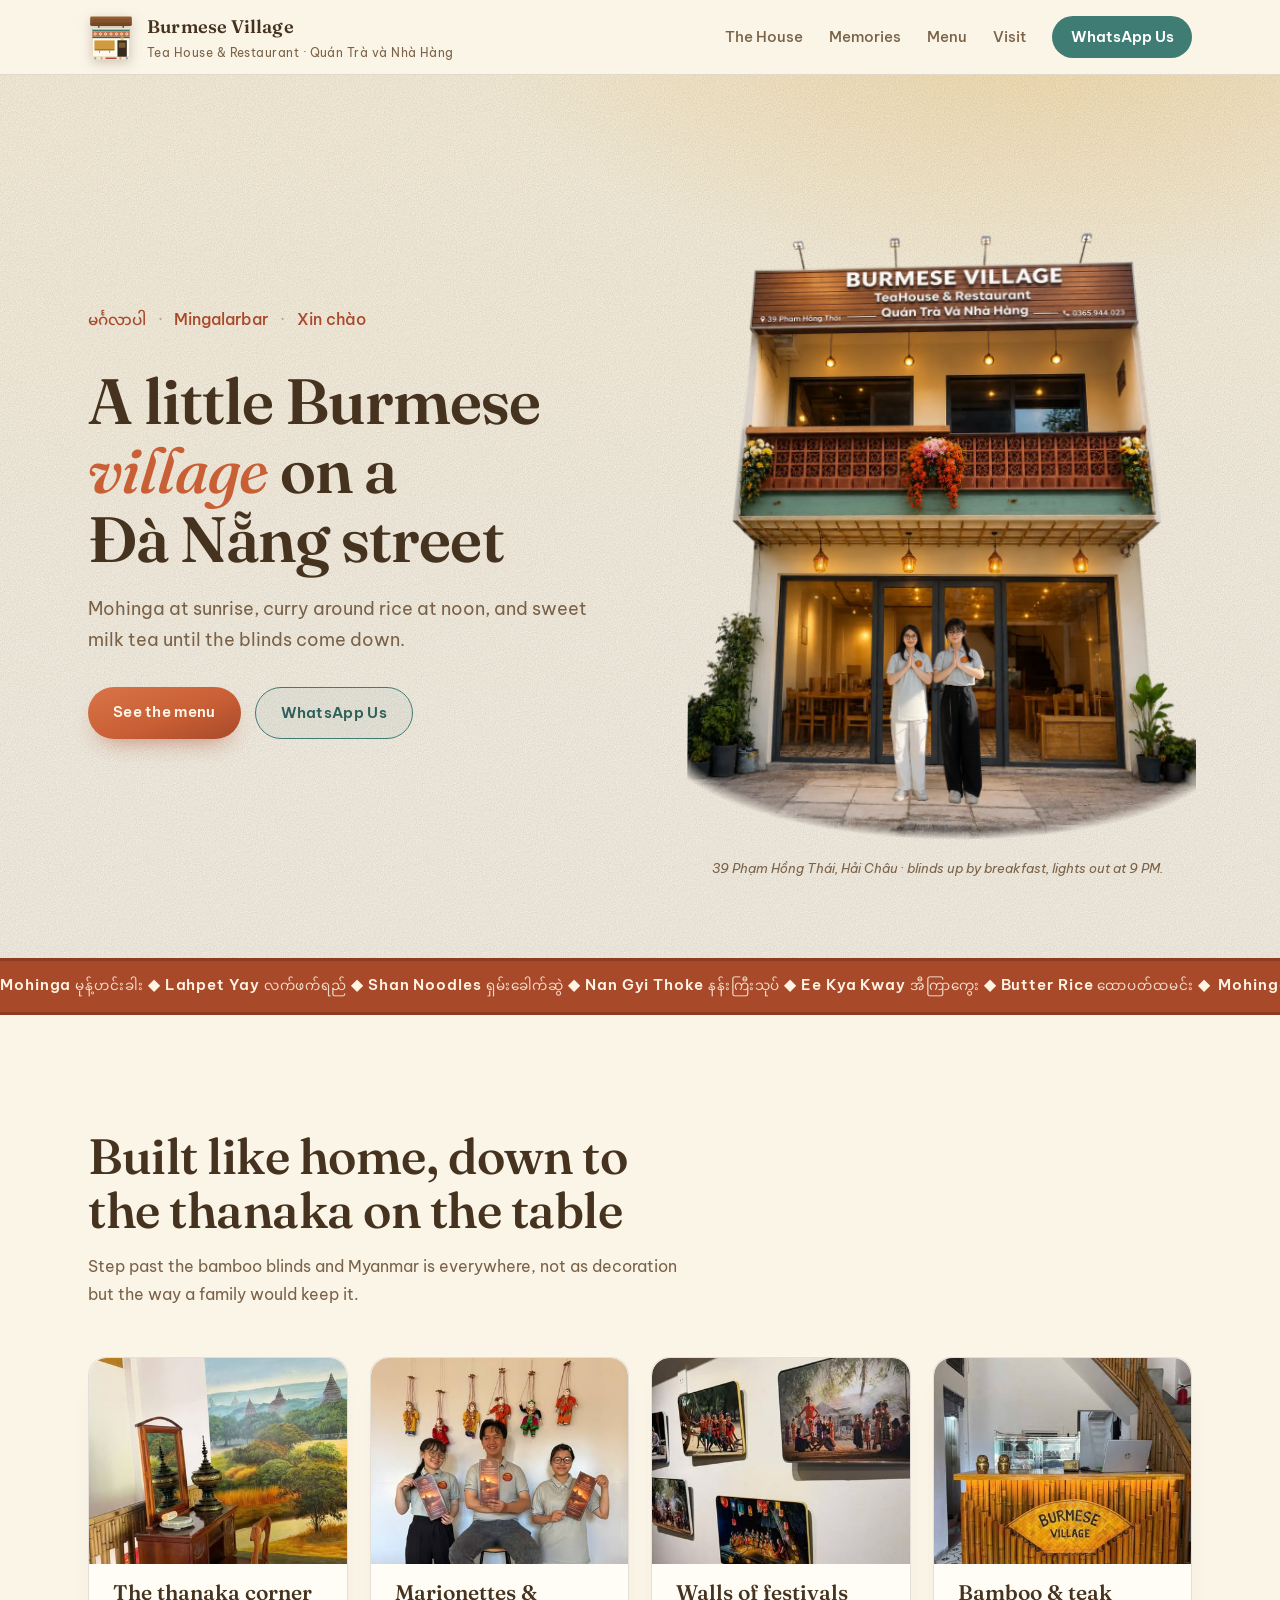
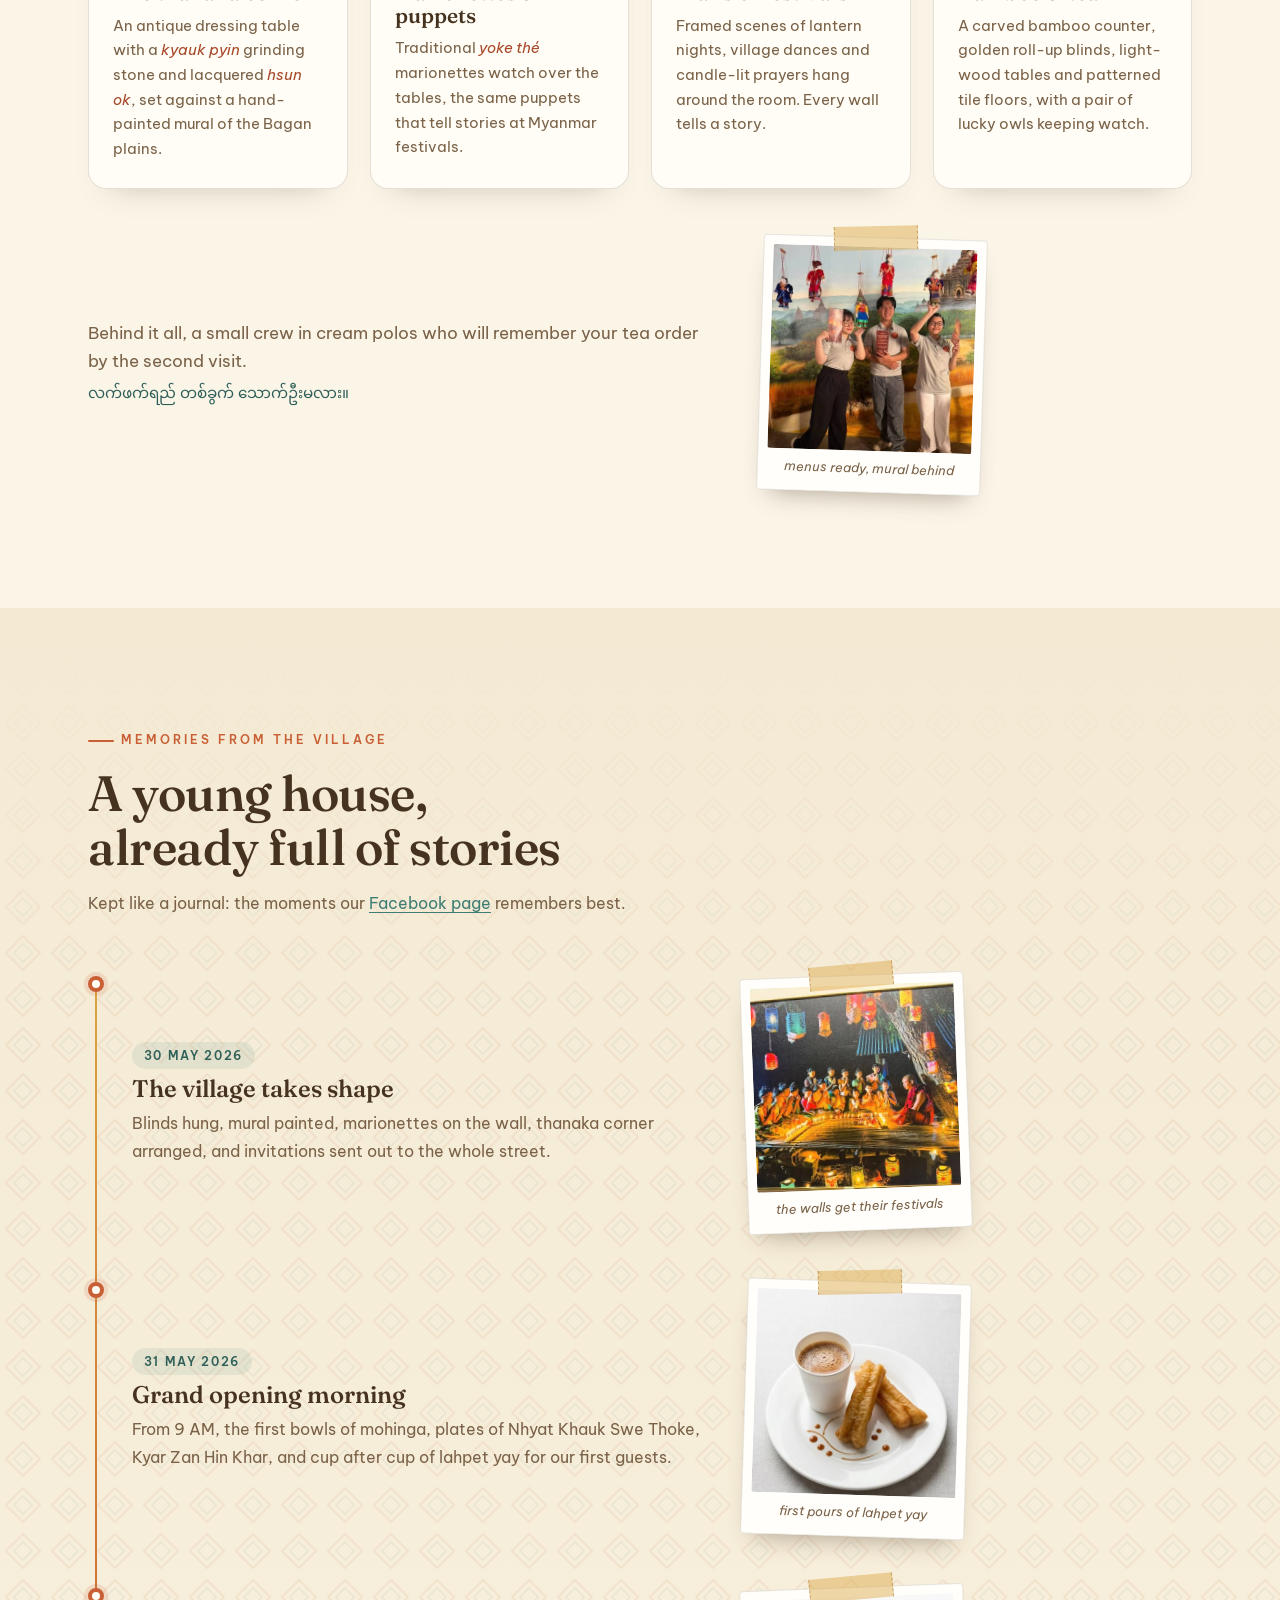
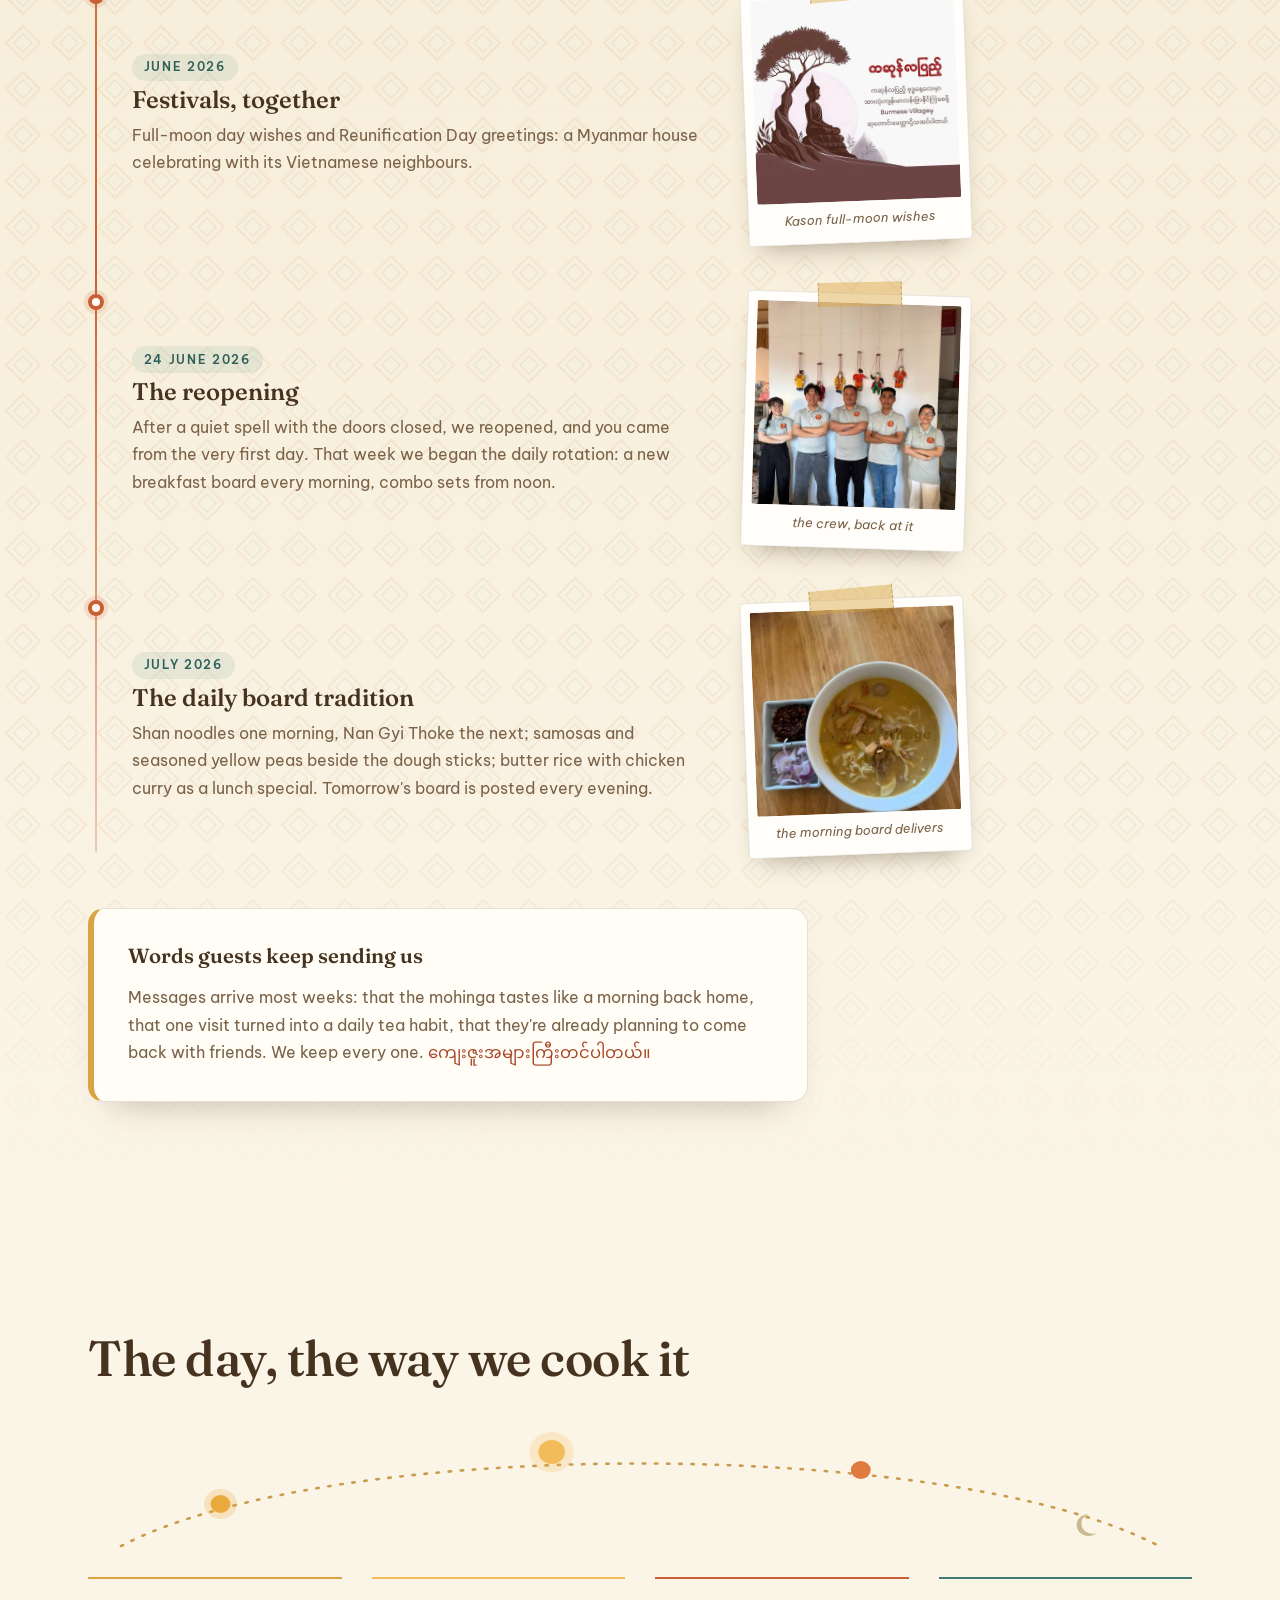
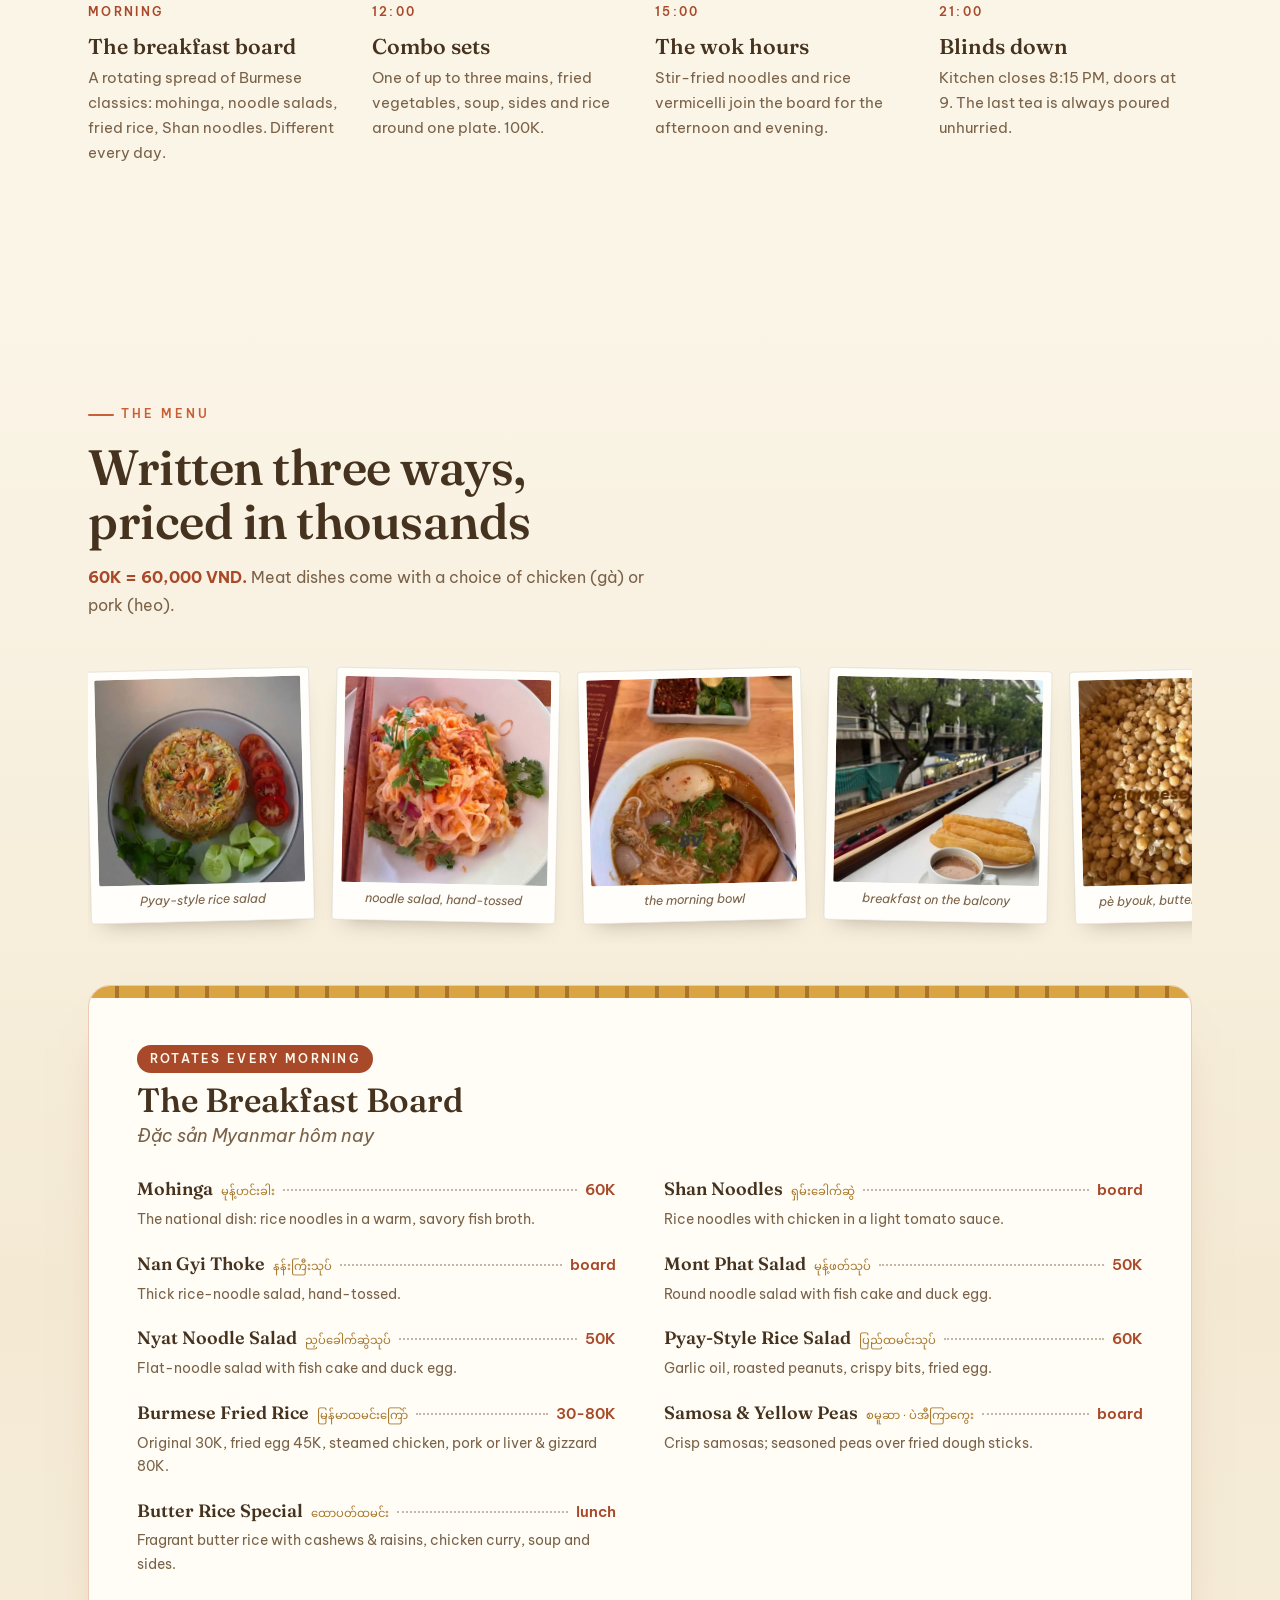
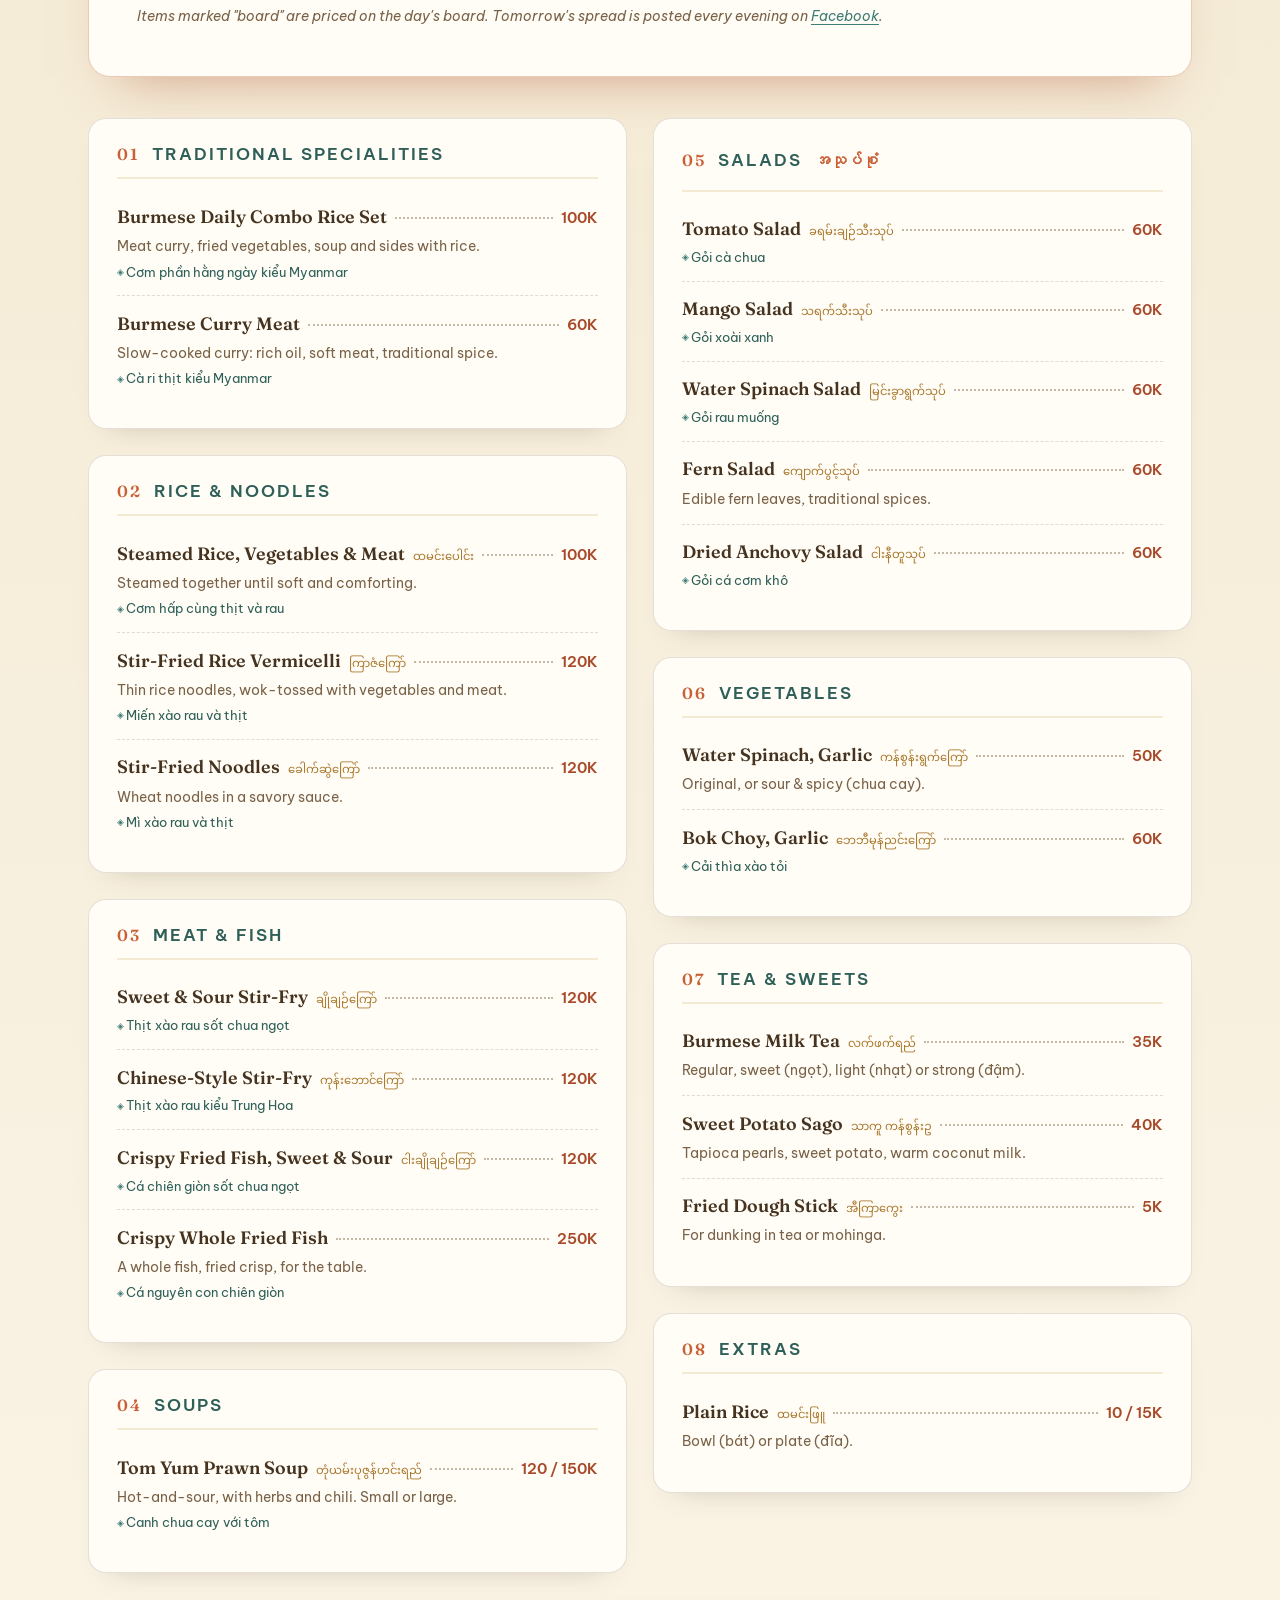
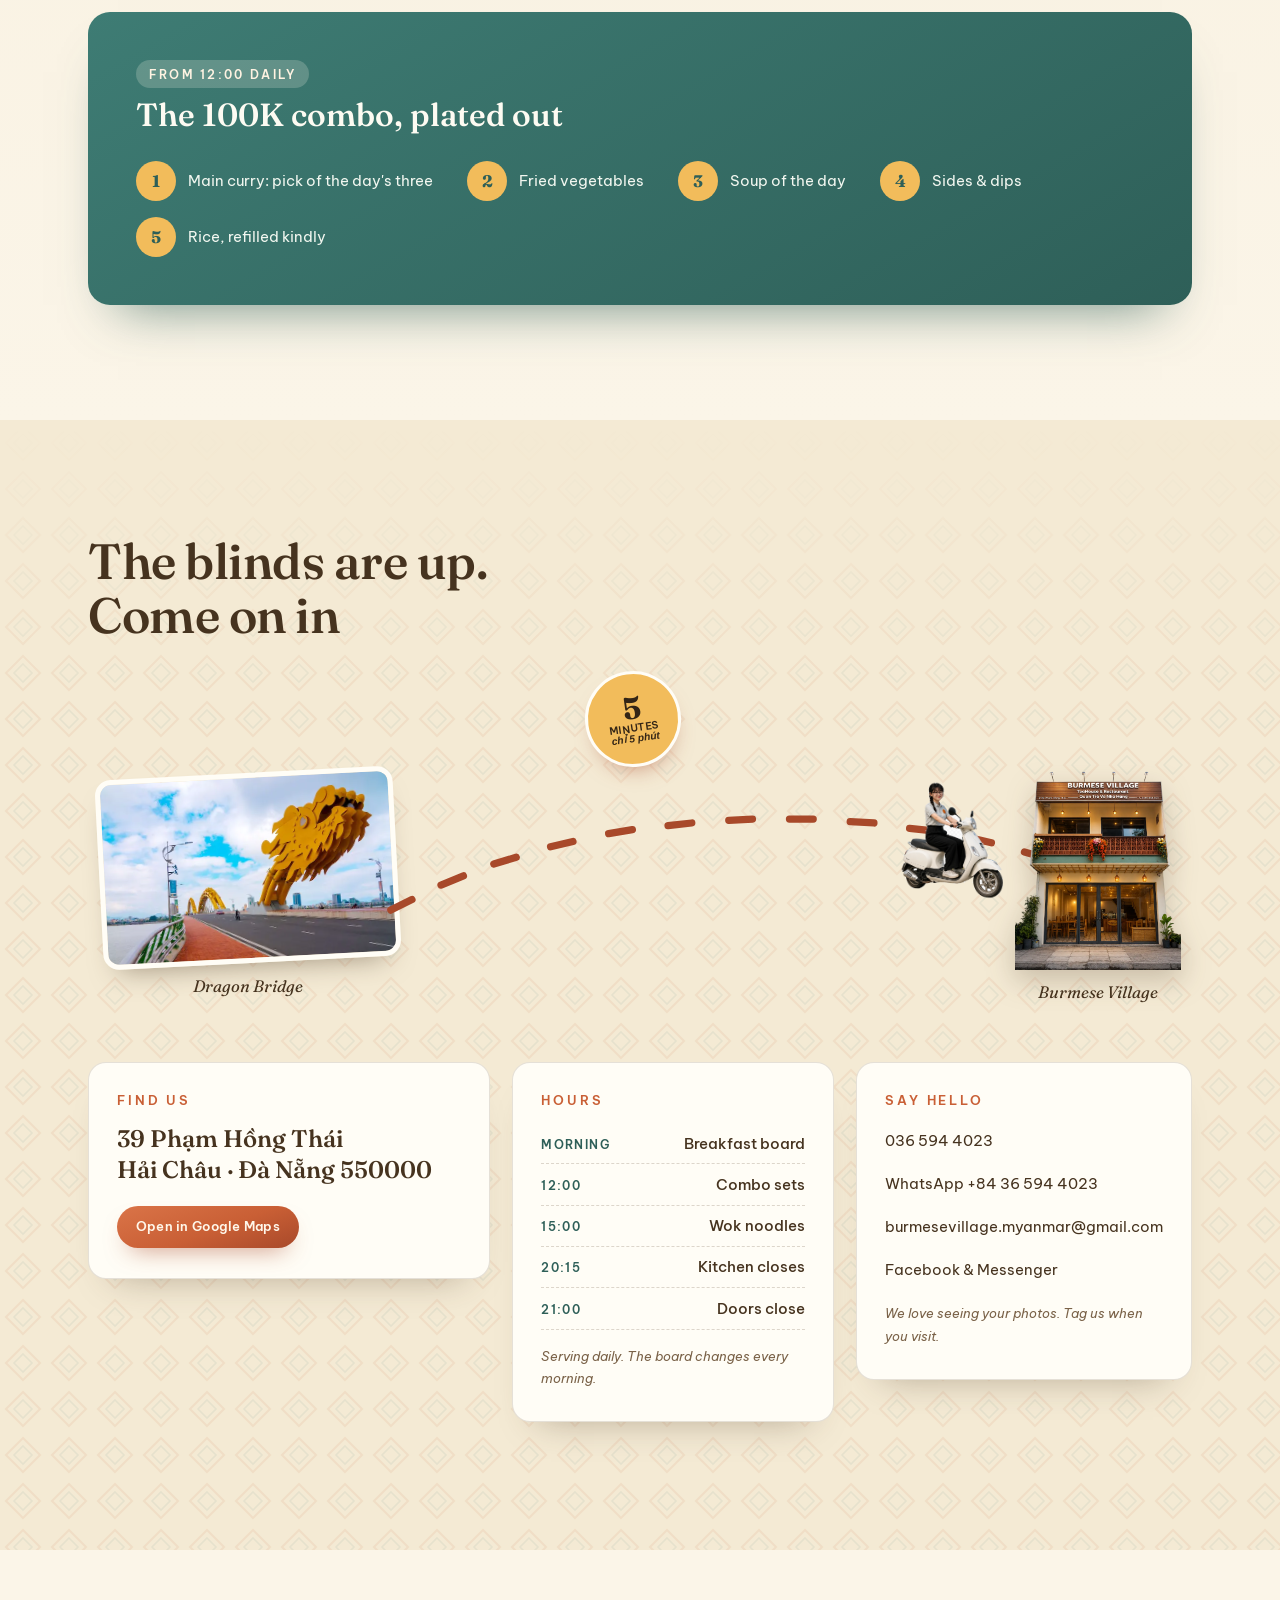
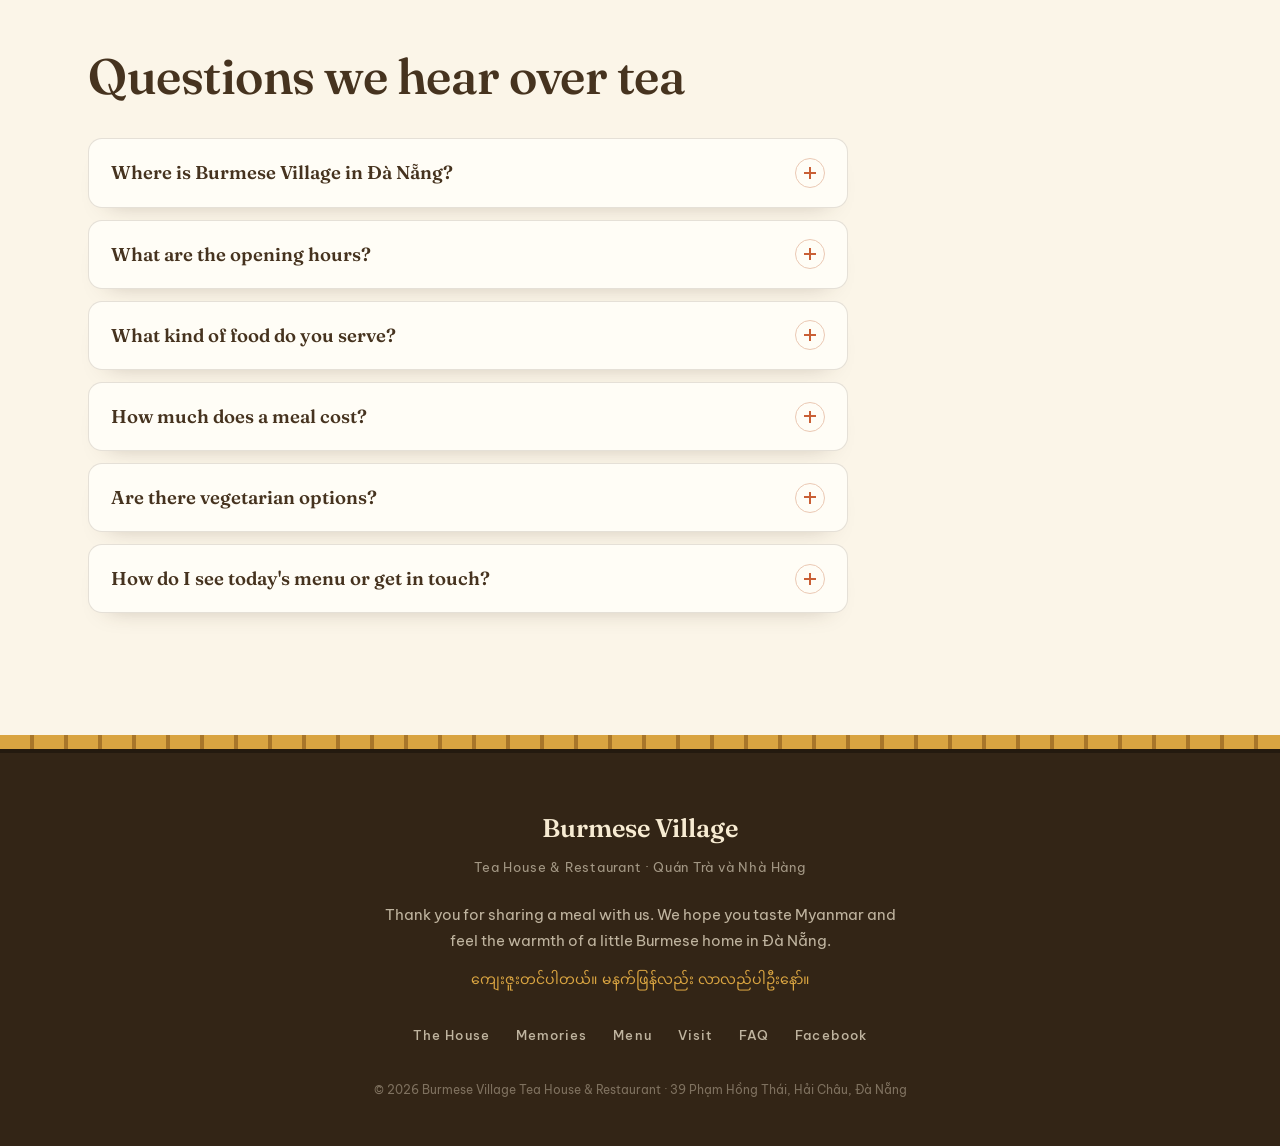
==== commit 6b1e276d: "Hero cutout scene and animated five-minute journey from Dragon Bridge Hero: the dusk building photo " ====
--- a/index.html
+++ b/index.html
@@ -171,166 +171,11 @@
     </div>
 
     <!-- The shopfront, drawn with love -->
-    <figure class="hero-art r2" aria-label="Illustration of the Burmese Village shopfront">
-      <svg viewBox="0 0 760 640" role="img">
-        <defs>
-          <linearGradient id="sky" x1="0" y1="0" x2="0" y2="1">
-            <stop offset="0" stop-color="#FFE9C4"/>
-            <stop offset=".55" stop-color="#FDF3DC"/>
-            <stop offset="1" stop-color="#FBF5E8"/>
-          </linearGradient>
-          <linearGradient id="wood" x1="0" y1="0" x2="0" y2="1">
-            <stop offset="0" stop-color="#9A6236"/>
-            <stop offset="1" stop-color="#6E4423"/>
-          </linearGradient>
-          <linearGradient id="inside" x1="0" y1="0" x2="0" y2="1">
-            <stop offset="0" stop-color="#4E3823"/>
-            <stop offset="1" stop-color="#2E2012"/>
-          </linearGradient>
-          <pattern id="blind" width="12" height="9" patternUnits="userSpaceOnUse">
-            <rect width="12" height="9" fill="#DDA94B"/>
-            <rect y="6.5" width="12" height="2.5" fill="#B9822F"/>
-          </pattern>
-          <pattern id="breeze" width="34" height="34" patternUnits="userSpaceOnUse">
-            <rect width="34" height="34" fill="#C96F45"/>
-            <path d="M17 5 L29 17 L17 29 L5 17 Z" fill="#FBF0DC"/>
-            <path d="M17 10 L24 17 L17 24 L10 17 Z" fill="#B85B33"/>
-          </pattern>
-          <pattern id="tiles" width="22" height="14" patternUnits="userSpaceOnUse">
-            <rect width="22" height="14" fill="#F2E7CE"/>
-            <path d="M5.5 0 L11 7 L5.5 14 L0 7 Z" fill="#3E7C74" opacity=".55"/>
-            <path d="M16.5 0 L22 7 L16.5 14 L11 7 Z" fill="#C96F45" opacity=".5"/>
-          </pattern>
-        </defs>
-
-        <!-- sky & sun -->
-        <rect x="0" y="0" width="760" height="640" rx="26" fill="url(#sky)"/>
-        <circle cx="618" cy="86" r="46" fill="#F5B94B" opacity=".9"/>
-        <circle cx="618" cy="86" r="68" fill="#F5B94B" opacity=".22"/>
-        <g stroke="#E9A93C" stroke-width="3" stroke-linecap="round" opacity=".55">
-          <path d="M618 4 V22"/><path d="M618 150 V168"/>
-          <path d="M536 86 H554"/><path d="M682 86 H700"/>
-          <path d="M560 28 L573 41"/><path d="M663 131 L676 144"/>
-          <path d="M676 28 L663 41"/><path d="M573 131 L560 144"/>
-        </g>
-        <g fill="none" stroke="#B98F5A" stroke-width="3" stroke-linecap="round" opacity=".6">
-          <path d="M96 92 q10 -10 20 0 q10 10 20 0"/>
-          <path d="M148 60 q8 -8 16 0 q8 8 16 0"/>
-        </g>
-
-        <!-- building -->
-        <ellipse cx="380" cy="600" rx="300" ry="18" fill="#8A6A43" opacity=".18"/>
-        <rect x="118" y="132" width="524" height="440" fill="#FDF9EE" stroke="#E5D6B4" stroke-width="2"/>
-
-        <!-- sign -->
-        <g>
-          <path d="M170 132 V112 M170 112 h-14 M170 112 h14" stroke="#6E4423" stroke-width="5" fill="none"/>
-          <path d="M380 132 V108 M380 108 h-14 M380 108 h14" stroke="#6E4423" stroke-width="5" fill="none"/>
-          <path d="M590 132 V112 M590 112 h-14 M590 112 h14" stroke="#6E4423" stroke-width="5" fill="none"/>
-          <rect x="118" y="60" width="524" height="66" rx="7" fill="url(#wood)"/>
-          <g stroke="#5C3517" stroke-width="1.4" opacity=".65">
-            <path d="M124 76 H636"/><path d="M124 92 H636"/><path d="M124 108 H636"/>
-          </g>
-          <text x="380" y="94" text-anchor="middle" font-family="Fraunces, Georgia, serif" font-weight="600" font-size="30" letter-spacing="7" fill="#FBF0DC">BURMESE VILLAGE</text>
-          <text x="380" y="115" text-anchor="middle" font-family="'Be Vietnam Pro', sans-serif" font-size="11.5" letter-spacing="3.4" fill="#EFD9AE">TEA HOUSE &amp; RESTAURANT · QUÁN TRÀ VÀ NHÀ HÀNG</text>
-        </g>
-
-        <!-- upper window -->
-        <rect x="156" y="150" width="448" height="74" rx="5" fill="#372B1E"/>
-        <g stroke="#7A5A38" stroke-width="4">
-          <rect x="156" y="150" width="448" height="74" rx="5" fill="none"/>
-          <path d="M268 150 V224"/><path d="M380 150 V224"/><path d="M492 150 V224"/>
-        </g>
-        <path d="M170 224 L232 150 H268 L206 224 Z" fill="#FBF5E8" opacity=".07"/>
-        <path d="M420 224 L482 150 H506 L444 224 Z" fill="#FBF5E8" opacity=".05"/>
-
-        <!-- balcony -->
-        <rect x="136" y="236" width="488" height="8" rx="3" fill="#3E7C74"/>
-        <rect x="142" y="244" width="476" height="40" fill="url(#breeze)"/>
-        <rect x="136" y="284" width="488" height="9" rx="3" fill="#35695f"/>
-
-        <!-- flowers on the rail -->
-        <g>
-          <g transform="translate(196 238)">
-            <circle cx="0" cy="0" r="6" fill="#E07A3F"/><circle cx="12" cy="4" r="5" fill="#D9534F"/>
-            <circle cx="-11" cy="5" r="5" fill="#E8975C"/><circle cx="4" cy="11" r="4.4" fill="#C94436"/>
-            <path d="M-16 12 q-6 8 -2 16 M18 10 q7 9 3 18" stroke="#5C8455" stroke-width="3" fill="none" stroke-linecap="round"/>
-          </g>
-          <g transform="translate(382 236)">
-            <circle cx="0" cy="0" r="7" fill="#E4653F"/><circle cx="14" cy="5" r="5" fill="#E8975C"/>
-            <circle cx="-13" cy="4" r="5.4" fill="#D9534F"/><circle cx="2" cy="12" r="4.6" fill="#C94436"/>
-            <path d="M-18 12 q-5 9 -1 17 M20 11 q6 9 2 17" stroke="#5C8455" stroke-width="3" fill="none" stroke-linecap="round"/>
-          </g>
-          <g transform="translate(566 238)">
-            <circle cx="0" cy="0" r="6" fill="#E8975C"/><circle cx="11" cy="4" r="5" fill="#E07A3F"/>
-            <circle cx="-11" cy="4" r="4.6" fill="#C94436"/>
-            <path d="M15 10 q6 8 2 16" stroke="#5C8455" stroke-width="3" fill="none" stroke-linecap="round"/>
-          </g>
-        </g>
-
-        <!-- pergola & lamps -->
-        <rect x="126" y="300" width="508" height="10" rx="3" fill="#7A5230"/>
-        <g stroke="#6E4423" stroke-width="2.4">
-          <path d="M252 310 v22"/><path d="M382 310 v26"/><path d="M512 310 v20"/>
-        </g>
-        <g>
-          <circle cx="252" cy="340" r="9" fill="#F2BC5B"/><circle cx="252" cy="340" r="15" fill="#F2BC5B" opacity=".25"/>
-          <circle cx="382" cy="344" r="9" fill="#F2BC5B"/><circle cx="382" cy="344" r="15" fill="#F2BC5B" opacity=".25"/>
-          <circle cx="512" cy="338" r="9" fill="#F2BC5B"/><circle cx="512" cy="338" r="15" fill="#F2BC5B" opacity=".25"/>
-        </g>
-
-        <!-- ground floor openings -->
-        <rect x="150" y="318" width="212" height="244" fill="url(#inside)"/>
-        <rect x="398" y="318" width="212" height="244" fill="url(#inside)"/>
-        <g opacity=".85">
-          <rect x="168" y="470" width="176" height="8" rx="3" fill="#8a6134"/>
-          <rect x="180" y="478" width="10" height="52" fill="#8a6134"/>
-          <rect x="322" y="478" width="10" height="52" fill="#8a6134"/>
-          <circle cx="222" cy="500" r="13" fill="#B9822F"/>
-          <rect x="217" y="510" width="9" height="34" fill="#8a6134"/>
-          <circle cx="286" cy="500" r="13" fill="#B9822F"/>
-          <rect x="281" y="510" width="9" height="34" fill="#8a6134"/>
-          <rect x="430" y="452" width="150" height="9" rx="3" fill="#8a6134"/>
-          <rect x="438" y="461" width="9" height="70" fill="#8a6134"/>
-          <rect x="562" y="461" width="9" height="70" fill="#8a6134"/>
-          <rect x="452" y="484" width="42" height="46" rx="4" fill="#B9822F" opacity=".8"/>
-          <rect x="510" y="484" width="42" height="46" rx="4" fill="#B9822F" opacity=".8"/>
-          <rect x="470" y="352" width="70" height="44" rx="4" fill="#F2BC5B" opacity=".28"/>
-          <rect x="200" y="352" width="90" height="44" rx="4" fill="#F2BC5B" opacity=".2"/>
-        </g>
-
-        <!-- bamboo blinds -->
-        <g>
-          <rect x="150" y="318" width="212" height="112" fill="url(#blind)"/>
-          <rect x="150" y="424" width="212" height="8" rx="3" fill="#A8762A"/>
-          <path d="M210 432 v26 M300 432 v26" stroke="#A8762A" stroke-width="2"/>
-          <rect x="398" y="318" width="212" height="84" fill="url(#blind)"/>
-          <rect x="398" y="396" width="212" height="8" rx="3" fill="#A8762A"/>
-          <path d="M458 404 v24 M548 404 v24" stroke="#A8762A" stroke-width="2"/>
-        </g>
-
-        <!-- center pier + little menu board -->
-        <rect x="362" y="318" width="36" height="244" fill="#FDF9EE"/>
-        <rect x="368" y="452" width="24" height="34" rx="3" fill="#FFFDF6" stroke="#CBB98E" stroke-width="1.6"/>
-        <g stroke="#B9A375" stroke-width="1.8" stroke-linecap="round">
-          <path d="M372 460 h16"/><path d="M372 466 h16"/><path d="M372 472 h10"/>
-        </g>
-
-        <!-- plant -->
-        <g transform="translate(652 486)">
-          <path d="M-20 76 L20 76 L14 34 L-14 34 Z" fill="#FFFDF6" stroke="#E0D2AF" stroke-width="2"/>
-          <g fill="none" stroke="#5C8455" stroke-width="5" stroke-linecap="round">
-            <path d="M0 36 C0 10 2 -6 14 -26"/>
-            <path d="M0 36 C-4 8 -12 -4 -26 -16"/>
-            <path d="M0 36 C4 14 18 2 30 -2"/>
-            <path d="M0 36 C-2 16 -22 8 -34 10"/>
-          </g>
-        </g>
-
-        <!-- step tiles & mat -->
-        <rect x="118" y="562" width="524" height="16" fill="url(#tiles)"/>
-        <rect x="332" y="566" width="96" height="9" rx="4" fill="#B5493A"/>
-      </svg>
+    <figure class="hero-art r2">
+      <div class="hero-scene">
+        <img class="hero-building" src="images/building.webp" alt="The Burmese Village building at dusk: lit sign, flowered breeze-block balcony and glowing tea-house interior" width="1086" height="1448" fetchpriority="high">
+        <img class="hero-welcome" src="images/welcome-to-our-restaurant.webp" alt="Two Burmese Village staff in cream polos giving a welcoming mingalarbar greeting" width="1024" height="1536">
+      </div>
       <figcaption>39 Phạm Hồng Thái, Hải Châu · blinds up by breakfast, lights out at 9 PM.</figcaption>
     </figure>
   </div>
@@ -729,11 +574,40 @@
       <h2>The blinds are up.<br>Come on in</h2>
     </div>
 
+    <div class="journey reveal" role="img" aria-label="Animated route: Burmese Village is only five minutes by scooter from the Dragon Bridge">
+      <figure class="j-stop j-bridge" aria-hidden="true">
+        <img src="images/dragon-bridge.webp" alt="" width="1920" height="1200" loading="lazy">
+        <figcaption>Dragon Bridge</figcaption>
+      </figure>
+      <svg class="j-route" viewBox="0 0 600 130" preserveAspectRatio="none" aria-hidden="true">
+        <line x1="12" y1="116" x2="28" y2="108"/>
+        <line x1="50" y1="97" x2="67" y2="90"/>
+        <line x1="90" y1="81" x2="107" y2="76"/>
+        <line x1="133" y1="68" x2="150" y2="64"/>
+        <line x1="177" y1="58" x2="195" y2="55"/>
+        <line x1="222" y1="52" x2="240" y2="50"/>
+        <line x1="268" y1="48" x2="286" y2="47"/>
+        <line x1="314" y1="47" x2="332" y2="47"/>
+        <line x1="360" y1="49" x2="378" y2="50"/>
+        <line x1="405" y1="54" x2="423" y2="56"/>
+        <line x1="450" y1="61" x2="467" y2="65"/>
+        <line x1="492" y1="72" x2="510" y2="77"/>
+        <line x1="533" y1="86" x2="550" y2="92"/>
+        <line x1="572" y1="102" x2="588" y2="110"/>
+      </svg>
+      <figure class="j-stop j-home" aria-hidden="true">
+        <img src="images/building.webp" alt="" width="1086" height="1448" loading="lazy">
+        <figcaption>Burmese Village</figcaption>
+      </figure>
+      <div class="j-scooter" aria-hidden="true">
+        <img src="images/scooter-cut.webp" alt="" width="1136" height="1385" loading="lazy">
+        <span class="j-smoke"><i></i><i></i><i></i></span>
+      </div>
+      <p class="j-badge" aria-hidden="true"><b>5</b><span>minutes<br><i lang="vi">chỉ 5 phút</i></span></p>
+    </div>
+
     <div class="visit-grid">
-      <article class="v-card v-card--find reveal">
-        <figure class="v-snapshot">
-          <img src="images/shop-front.jpg" alt="The Burmese Village shopfront on Phạm Hồng Thái street: wooden sign, terracotta breeze-block balcony with flowers, and golden bamboo blinds" width="960" height="1280" loading="lazy">
-        </figure>
+      <article class="v-card reveal">
         <h3>Find us</h3>
         <p class="v-big">39 Phạm Hồng Thái<br>Hải Châu · Đà Nẵng 550000</p>
         <a class="btn btn-terra small" href="https://maps.app.goo.gl/p5LvmFNvhZLKoGyHA">Open in Google Maps</a>
--- a/styles.css
+++ b/styles.css
@@ -241,11 +241,39 @@
 
 .cta-row { margin-top: 2rem; display: flex; gap: 14px; flex-wrap: wrap; }
 
-.hero-art { position: relative; }
-.hero-art svg {
+.hero-art { position: relative; perspective: 1400px; }
+.hero-scene {
+  position: relative;
+  transform: rotateY(-7deg) rotateX(1.5deg);
+  transform-style: preserve-3d;
+  transition: transform .7s cubic-bezier(.2, .7, .2, 1);
+}
+.hero-art:hover .hero-scene { transform: rotateY(0deg) rotateX(0deg); }
+.hero-building {
   width: 100%; height: auto;
-  filter: drop-shadow(0 30px 40px rgba(70, 51, 31, .16));
-  border-radius: 26px;
+  -webkit-mask-image:
+    linear-gradient(to bottom, #000 0%, #000 86%, transparent 86.5%),
+    radial-gradient(ellipse 58% 15% at 50% 84.5%, #000 88%, transparent 97%);
+  -webkit-mask-repeat: no-repeat;
+  mask-image:
+    linear-gradient(to bottom, #000 0%, #000 86%, transparent 86.5%),
+    radial-gradient(ellipse 58% 15% at 50% 84.5%, #000 88%, transparent 97%);
+  mask-repeat: no-repeat;
+}
+.hero-welcome {
+  position: absolute;
+  left: 50%; bottom: 1.9%;
+  width: 35%; height: auto;
+  transform: translateX(-50%) translateZ(46px);
+}
+.hero-scene::after { /* contact shadow under the greeters */
+  content: "";
+  position: absolute;
+  left: 50%; bottom: 8.6%;
+  width: 22%; height: 2.6%;
+  transform: translateX(-50%) translateZ(44px);
+  background: radial-gradient(50% 100% at 50% 50%, rgba(51, 37, 22, .5), transparent 70%);
+  filter: blur(4px);
 }
 .hero-art figcaption {
   margin-top: .9rem;
@@ -691,20 +719,255 @@
 .visit .wrap { position: relative; }
 .visit-head { margin-bottom: 2.6rem; }
 
+/* ── Journey: 5 minutes from the Dragon Bridge ────────────────── */
+.journey {
+  position: relative;
+  height: clamp(230px, 26vw, 330px);
+  margin: 0 0 3rem;
+}
+.j-stop { position: absolute; margin: 0; }
+.j-stop img { width: 100%; height: auto; }
+.j-stop figcaption {
+  margin-top: .6rem;
+  text-align: center;
+  font-family: var(--display);
+  font-style: italic;
+  font-size: clamp(.8rem, 1.3vw, 1.05rem);
+  color: var(--ink);
+}
+.j-bridge { left: 1%; bottom: 4%; width: 27%; }
+.j-bridge img {
+  border-radius: 16px;
+  border: 5px solid var(--card);
+  box-shadow: 0 16px 28px -16px rgba(70, 51, 31, .5);
+  transform: rotate(-3deg);
+}
+.j-home { right: 1%; bottom: 2%; width: 15%; }
+.j-home img { filter: drop-shadow(0 10px 14px rgba(70, 51, 31, .25)); }
+
+.j-route {
+  position: absolute;
+  left: 26%; right: 14%; bottom: 26%;
+  height: 52%;
+  overflow: visible;
+}
+.j-route line {
+  stroke: var(--terra-deep);
+  stroke-width: 5.5;
+  stroke-linecap: round;
+  transform-box: fill-box;
+  transform-origin: center;
+}
+.j-scooter {
+  position: absolute;
+  left: 73%; bottom: 32.6%;
+  width: 11%;
+  transform-origin: 50% 100%;
+}
+.j-scooter img { width: 100%; height: auto; }
+.j-smoke {
+  position: absolute;
+  left: -18%; bottom: 3%;
+  width: 52%; aspect-ratio: 1;
+  pointer-events: none;
+  opacity: 0;
+}
+.j-smoke i {
+  position: absolute;
+  right: 0; bottom: 0;
+  width: 72%; aspect-ratio: 1.3;
+  background:
+    radial-gradient(circle at 28% 68%, rgba(255, 253, 246, .96) 0 26%, transparent 28%),
+    radial-gradient(circle at 52% 40%, rgba(255, 253, 246, .96) 0 30%, transparent 32%),
+    radial-gradient(circle at 74% 66%, rgba(255, 253, 246, .96) 0 24%, transparent 26%),
+    radial-gradient(circle at 50% 72%, rgba(255, 253, 246, .96) 0 26%, transparent 28%),
+    radial-gradient(circle at 31% 74%, rgba(186, 172, 150, .38) 0 28%, transparent 30%),
+    radial-gradient(circle at 55% 46%, rgba(186, 172, 150, .38) 0 33%, transparent 35%),
+    radial-gradient(circle at 77% 72%, rgba(186, 172, 150, .38) 0 27%, transparent 29%);
+  filter: blur(1px);
+}
+.j-smoke i:nth-child(2) { width: 56%; }
+.j-smoke i:nth-child(3) { width: 42%; }
+
+.j-badge {
+  position: absolute;
+  left: 45%; top: -4%;
+  width: clamp(64px, 8vw, 96px);
+  aspect-ratio: 1;
+  display: flex; flex-direction: column;
+  align-items: center; justify-content: center;
+  background: var(--sun);
+  border: 3px solid var(--card);
+  border-radius: 50%;
+  box-shadow: 0 12px 22px -12px rgba(169, 73, 42, .6);
+  transform: rotate(-8deg);
+  text-align: center;
+  line-height: 1;
+}
+.j-badge b {
+  font-family: var(--display);
+  font-size: clamp(1.4rem, 2.4vw, 2rem);
+  font-weight: 700;
+  color: var(--teak);
+}
+.j-badge span {
+  font-size: clamp(.5rem, .8vw, .66rem);
+  font-weight: 600;
+  letter-spacing: .06em;
+  text-transform: uppercase;
+  color: var(--teak);
+}
+.j-badge i { font-style: italic; text-transform: none; letter-spacing: 0; }
+
+@media (prefers-reduced-motion: no-preference) {
+  .j-bridge { animation: j-bridge 12s cubic-bezier(.34, 1.56, .64, 1) infinite; }
+  .j-route { animation: j-route 12s linear infinite; }
+  .j-route line:nth-child(1) { animation: jdot1 12s ease-out infinite; }
+  .j-route line:nth-child(2) { animation: jdot2 12s ease-out infinite; }
+  .j-route line:nth-child(3) { animation: jdot3 12s ease-out infinite; }
+  .j-route line:nth-child(4) { animation: jdot4 12s ease-out infinite; }
+  .j-route line:nth-child(5) { animation: jdot5 12s ease-out infinite; }
+  .j-route line:nth-child(6) { animation: jdot6 12s ease-out infinite; }
+  .j-route line:nth-child(7) { animation: jdot7 12s ease-out infinite; }
+  .j-route line:nth-child(8) { animation: jdot8 12s ease-out infinite; }
+  .j-route line:nth-child(9) { animation: jdot9 12s ease-out infinite; }
+  .j-route line:nth-child(10) { animation: jdot10 12s ease-out infinite; }
+  .j-route line:nth-child(11) { animation: jdot11 12s ease-out infinite; }
+  .j-route line:nth-child(12) { animation: jdot12 12s ease-out infinite; }
+  .j-route line:nth-child(13) { animation: jdot13 12s ease-out infinite; }
+  .j-route line:nth-child(14) { animation: jdot14 12s ease-out infinite; }
+  .j-scooter { animation: j-ride 12s ease-in-out infinite; }
+  .j-smoke { animation: j-smoke-gate 12s linear infinite; }
+  .j-smoke i { animation: j-puff 1.5s ease-out infinite; }
+  .j-smoke i:nth-child(2) { animation-delay: .5s; }
+  .j-smoke i:nth-child(3) { animation-delay: 1s; }
+  .j-home { animation: j-home 12s cubic-bezier(.34, 1.56, .64, 1) infinite; }
+  .j-badge { animation: j-badge 12s cubic-bezier(.34, 1.56, .64, 1) infinite; }
+}
+
+@keyframes j-bridge {
+  0% { opacity: 0; transform: scale(.5) rotate(-14deg); }
+  5% { opacity: 1; transform: scale(1.06) rotate(-1deg); }
+  7%, 90% { opacity: 1; transform: scale(1) rotate(0); }
+  96%, 100% { opacity: 0; transform: scale(.94); }
+}
+@keyframes jdot1 {
+  0%, 8.5% { transform: scale(0); }
+  10.0% { transform: scale(1.5); }
+  11.6%, 100% { transform: scale(1); }
+}
+@keyframes jdot2 {
+  0%, 11.3% { transform: scale(0); }
+  12.8% { transform: scale(1.5); }
+  14.4%, 100% { transform: scale(1); }
+}
+@keyframes jdot3 {
+  0%, 14.0% { transform: scale(0); }
+  15.5% { transform: scale(1.5); }
+  17.1%, 100% { transform: scale(1); }
+}
+@keyframes jdot4 {
+  0%, 16.8% { transform: scale(0); }
+  18.3% { transform: scale(1.5); }
+  19.9%, 100% { transform: scale(1); }
+}
+@keyframes jdot5 {
+  0%, 19.6% { transform: scale(0); }
+  21.1% { transform: scale(1.5); }
+  22.7%, 100% { transform: scale(1); }
+}
+@keyframes jdot6 {
+  0%, 22.3% { transform: scale(0); }
+  23.8% { transform: scale(1.5); }
+  25.4%, 100% { transform: scale(1); }
+}
+@keyframes jdot7 {
+  0%, 25.1% { transform: scale(0); }
+  26.6% { transform: scale(1.5); }
+  28.2%, 100% { transform: scale(1); }
+}
+@keyframes jdot8 {
+  0%, 27.9% { transform: scale(0); }
+  29.4% { transform: scale(1.5); }
+  31.0%, 100% { transform: scale(1); }
+}
+@keyframes jdot9 {
+  0%, 30.7% { transform: scale(0); }
+  32.2% { transform: scale(1.5); }
+  33.8%, 100% { transform: scale(1); }
+}
+@keyframes jdot10 {
+  0%, 33.4% { transform: scale(0); }
+  34.9% { transform: scale(1.5); }
+  36.5%, 100% { transform: scale(1); }
+}
+@keyframes jdot11 {
+  0%, 36.2% { transform: scale(0); }
+  37.7% { transform: scale(1.5); }
+  39.3%, 100% { transform: scale(1); }
+}
+@keyframes jdot12 {
+  0%, 39.0% { transform: scale(0); }
+  40.5% { transform: scale(1.5); }
+  42.1%, 100% { transform: scale(1); }
+}
+@keyframes jdot13 {
+  0%, 41.7% { transform: scale(0); }
+  43.2% { transform: scale(1.5); }
+  44.8%, 100% { transform: scale(1); }
+}
+@keyframes jdot14 {
+  0%, 44.5% { transform: scale(0); }
+  46.0% { transform: scale(1.5); }
+  47.6%, 100% { transform: scale(1); }
+}
+
+@keyframes j-route {
+  0%, 90% { opacity: 1; }
+  96%, 100% { opacity: 0; }
+}
+@keyframes j-smoke-gate {
+  0%, 10.5% { opacity: 0; }
+  12%, 45% { opacity: 1; }
+  49%, 100% { opacity: 0; }
+}
+@keyframes j-puff {
+  0% { transform: translate(0, 0) scale(.15); opacity: 0; }
+  14% { opacity: 1; }
+  70% { opacity: .95; }
+  100% { transform: translate(-150%, -80%) scale(1.2); opacity: 0; }
+}
+@keyframes j-ride {
+  0%, 8% { opacity: 0; left: 12.5%; bottom: 27%; transform: scale(.4); }
+  10.5% { opacity: 1; left: 13.5%; bottom: 26.5%; transform: scale(.48); animation-timing-function: ease-in; }
+  17% { left: 22.5%; bottom: 30.2%; transform: scale(1); animation-timing-function: linear; }
+  25% { left: 35.7%; bottom: 49.6%; transform: scale(1); animation-timing-function: linear; }
+  32% { left: 50.5%; bottom: 56.3%; transform: scale(1); animation-timing-function: linear; }
+  40% { left: 65.2%; bottom: 50.6%; transform: scale(1); animation-timing-function: ease-out; }
+  48%, 90% { opacity: 1; left: 73%; bottom: 32.6%; transform: scale(1); }
+  94%, 100% { opacity: 0; left: 73%; bottom: 32.6%; transform: scale(1); }
+}
+@keyframes j-home {
+  0%, 46% { opacity: 0; transform: scale(.4) rotate(6deg); }
+  52% { opacity: 1; transform: scale(1.08) rotate(-1deg); }
+  55%, 90% { opacity: 1; transform: scale(1) rotate(0); }
+  96%, 100% { opacity: 0; transform: scale(.94); }
+}
+@keyframes j-badge {
+  0%, 55% { opacity: 0; transform: scale(0) rotate(-30deg); }
+  61% { opacity: 1; transform: scale(1.18) rotate(-4deg); }
+  64% { opacity: 1; transform: scale(1) rotate(-8deg); }
+  74% { transform: scale(1.06) rotate(-6deg); }
+  84%, 90% { opacity: 1; transform: scale(1) rotate(-8deg); }
+  96%, 100% { opacity: 0; transform: scale(.9) rotate(-8deg); }
+}
+
 .visit-grid {
   display: grid;
   grid-template-columns: 1.25fr 1fr 1fr;
   gap: 22px;
   align-items: start;
 }
-.v-card--find { padding-top: 0; }
-.v-snapshot {
-  margin: 0 -28px 22px;
-  aspect-ratio: 4 / 5;
-  overflow: hidden;
-  border-radius: 18px 18px 0 0;
-}
-.v-snapshot img { width: 100%; height: 100%; object-fit: cover; object-position: 50% 30%; }
 .v-card {
   background: var(--card);
   border: 1px solid var(--line);
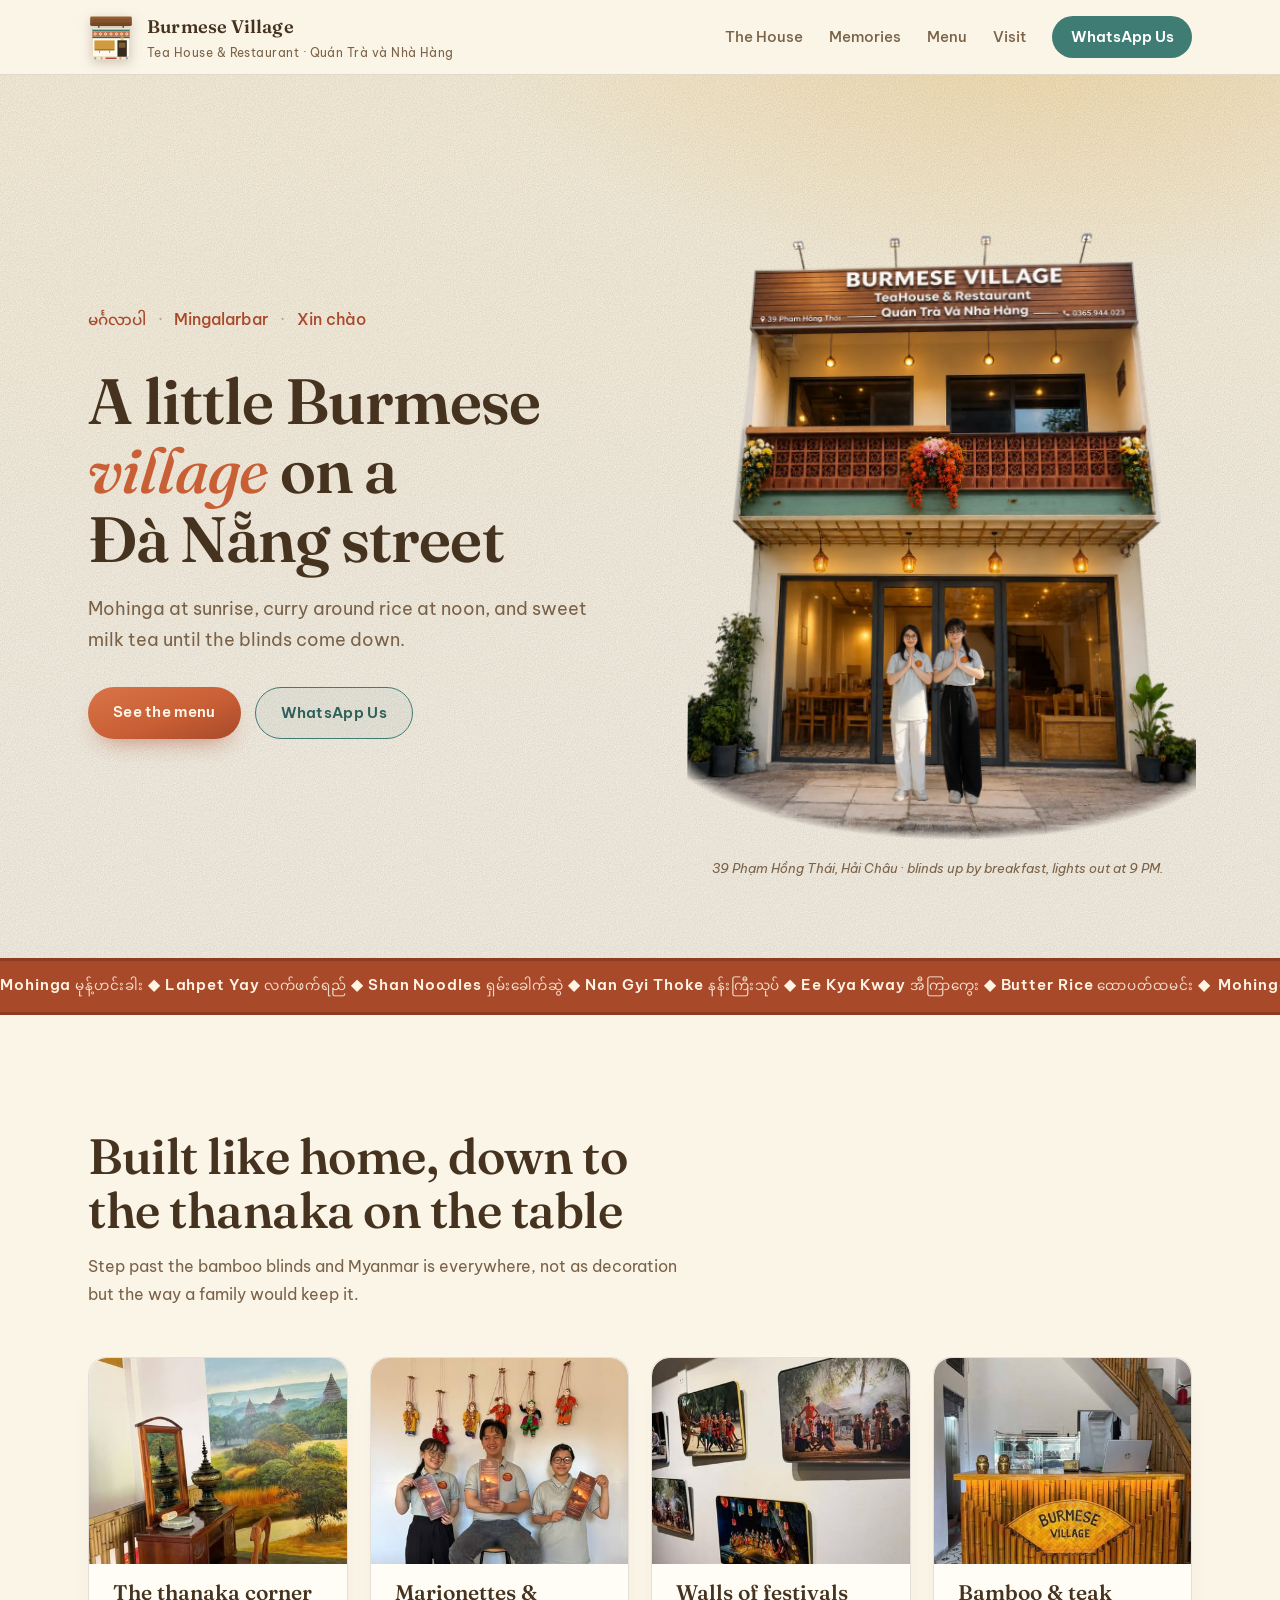
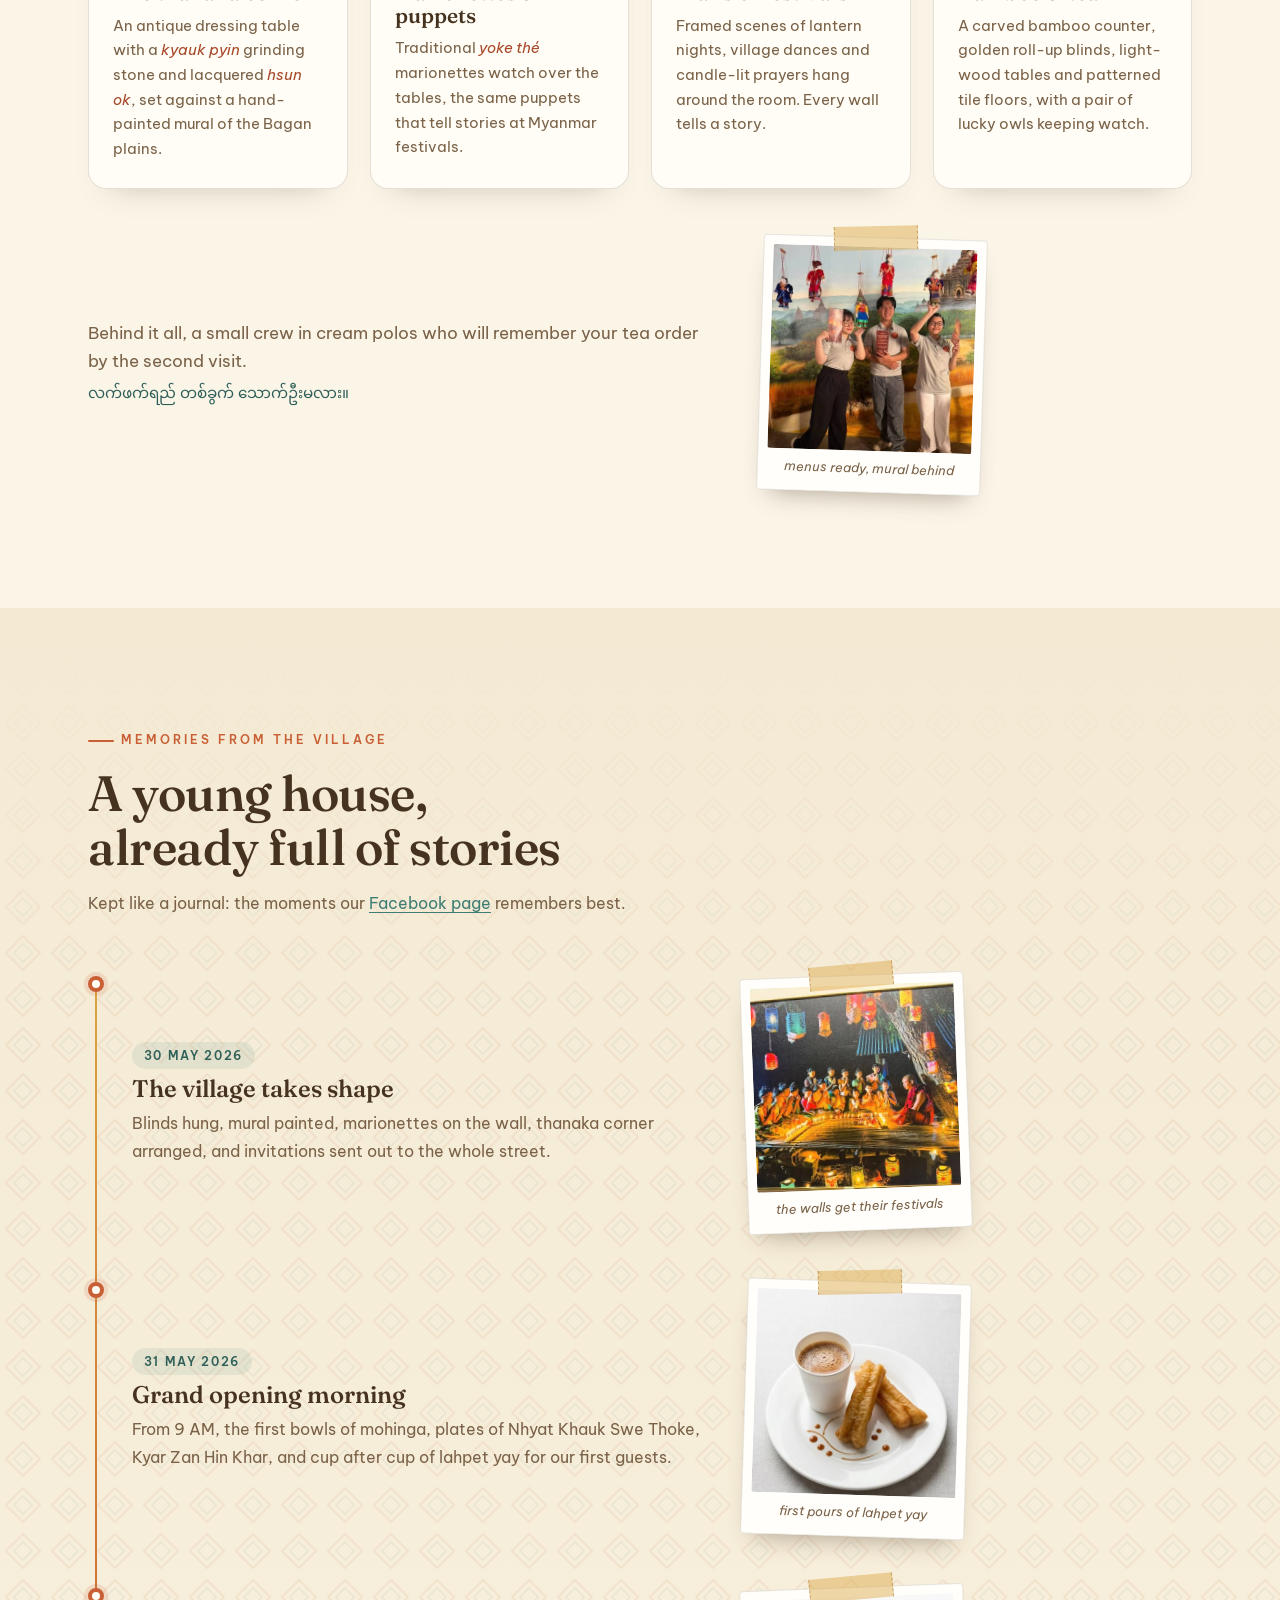
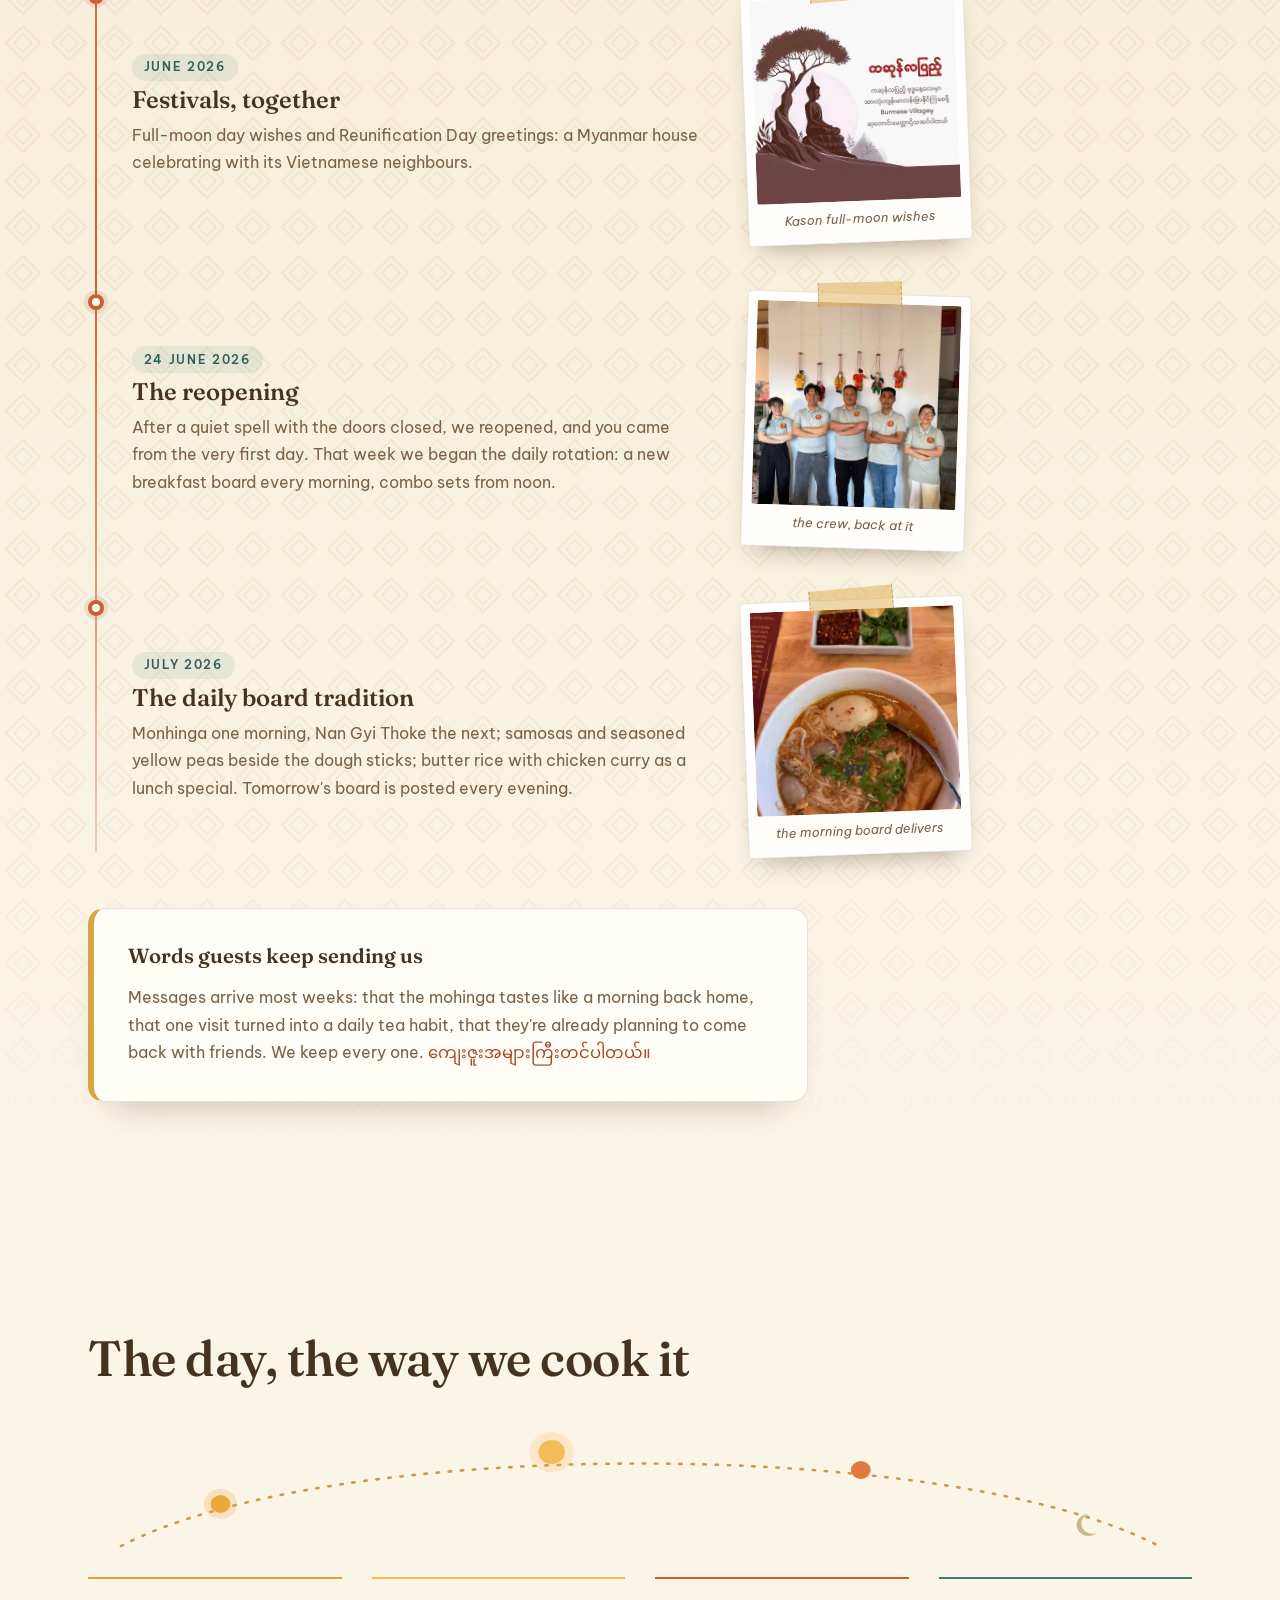
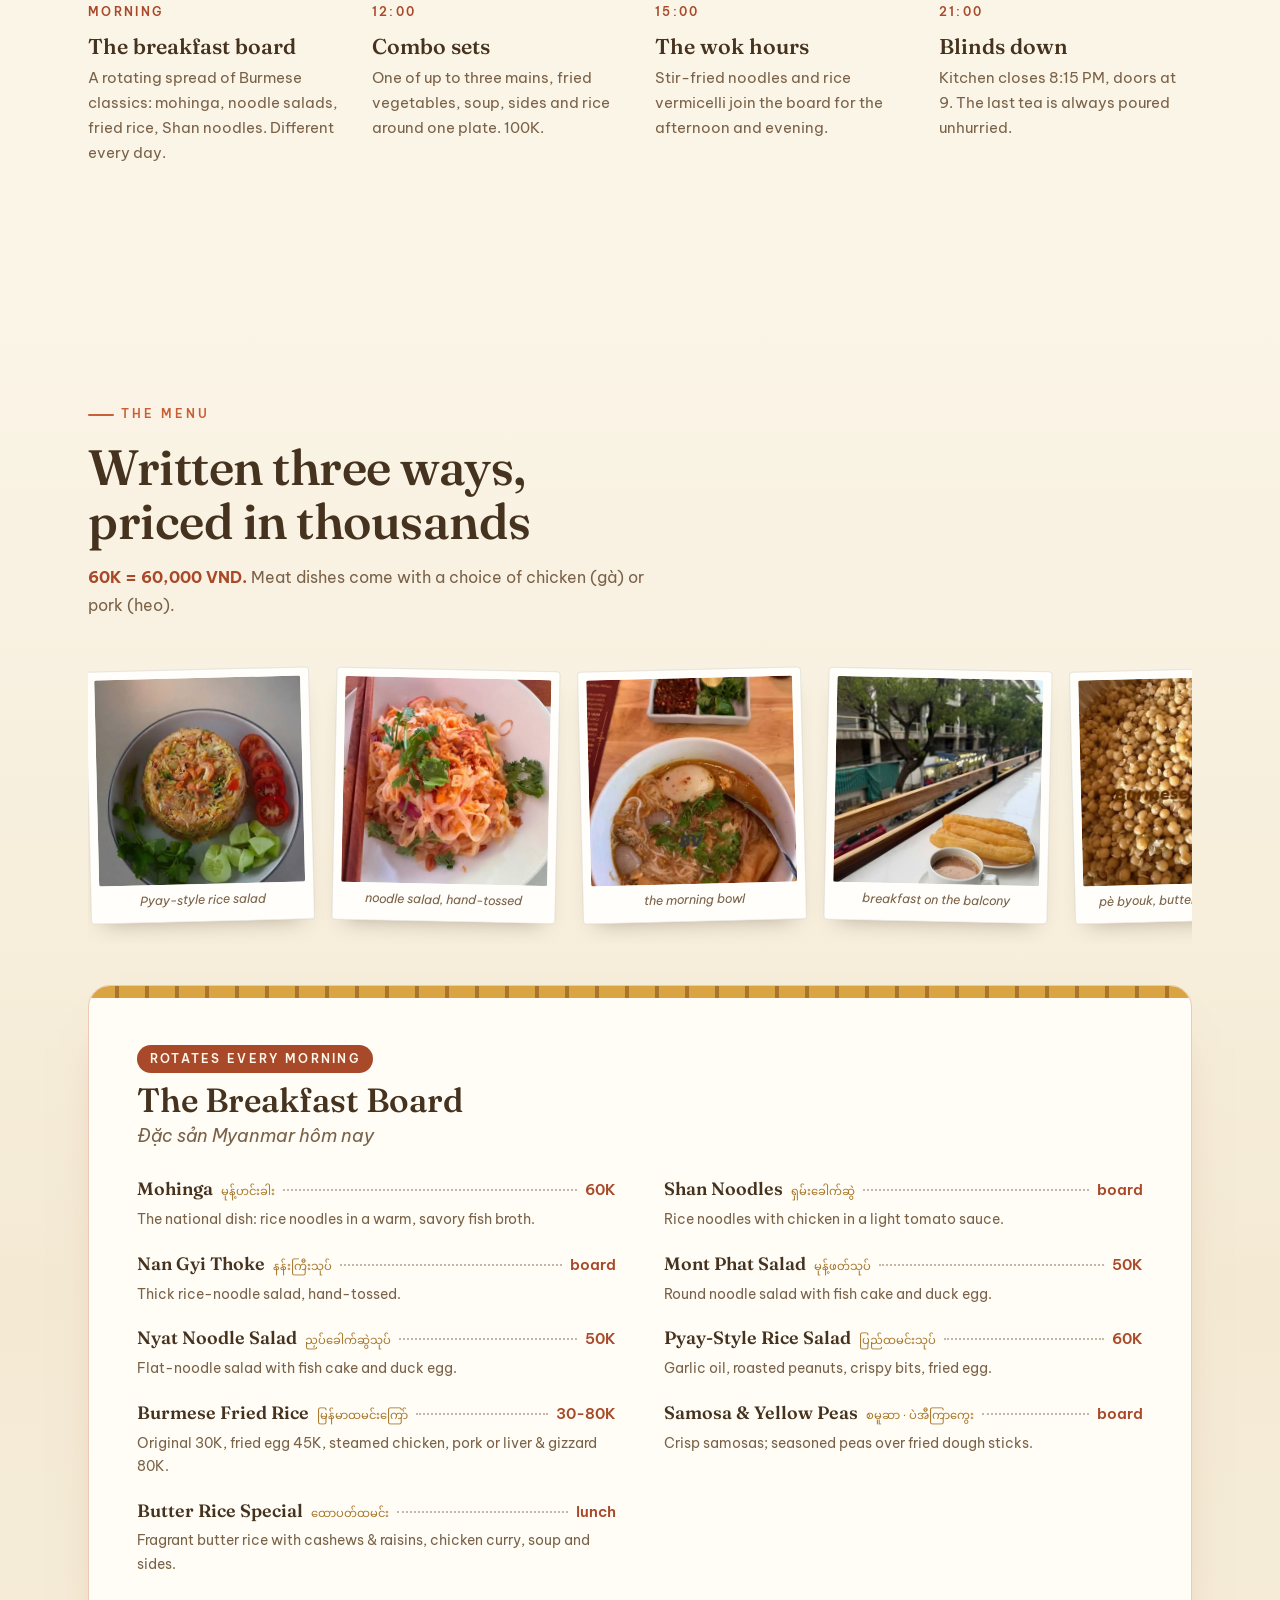
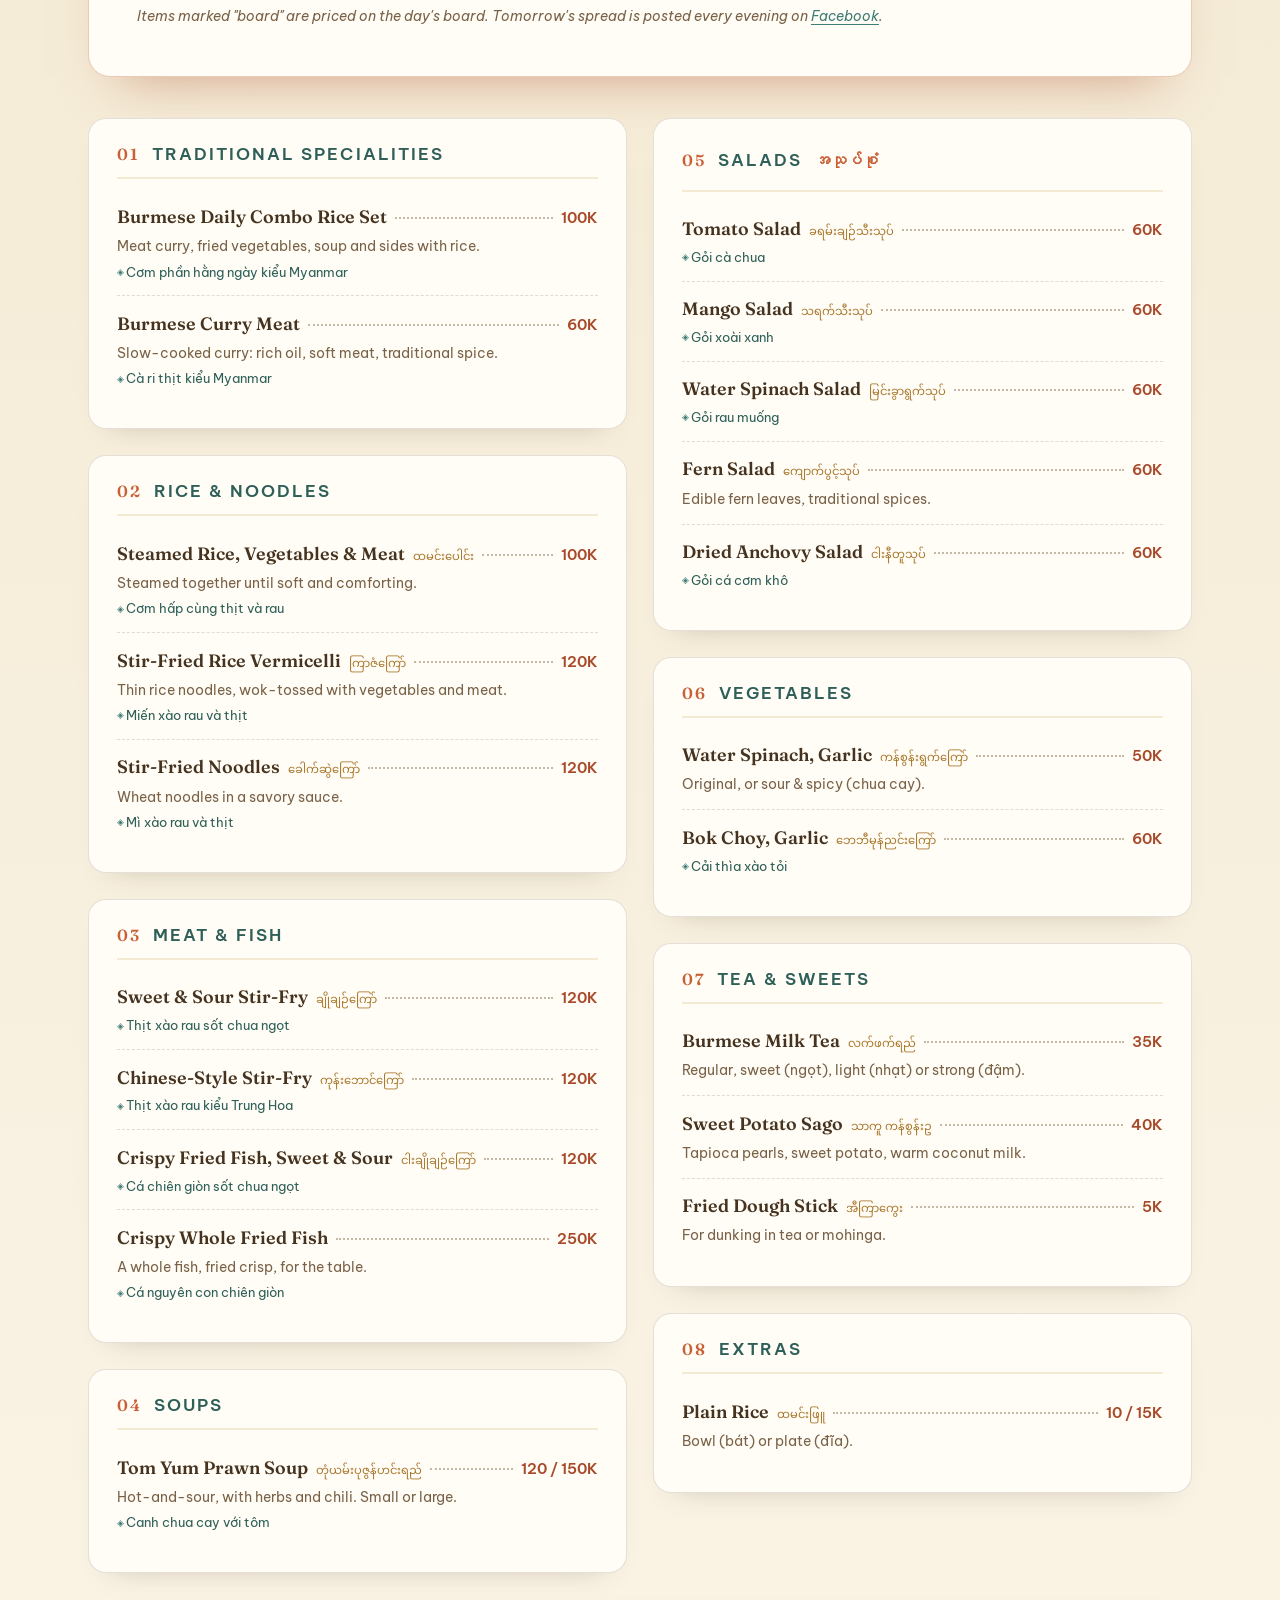
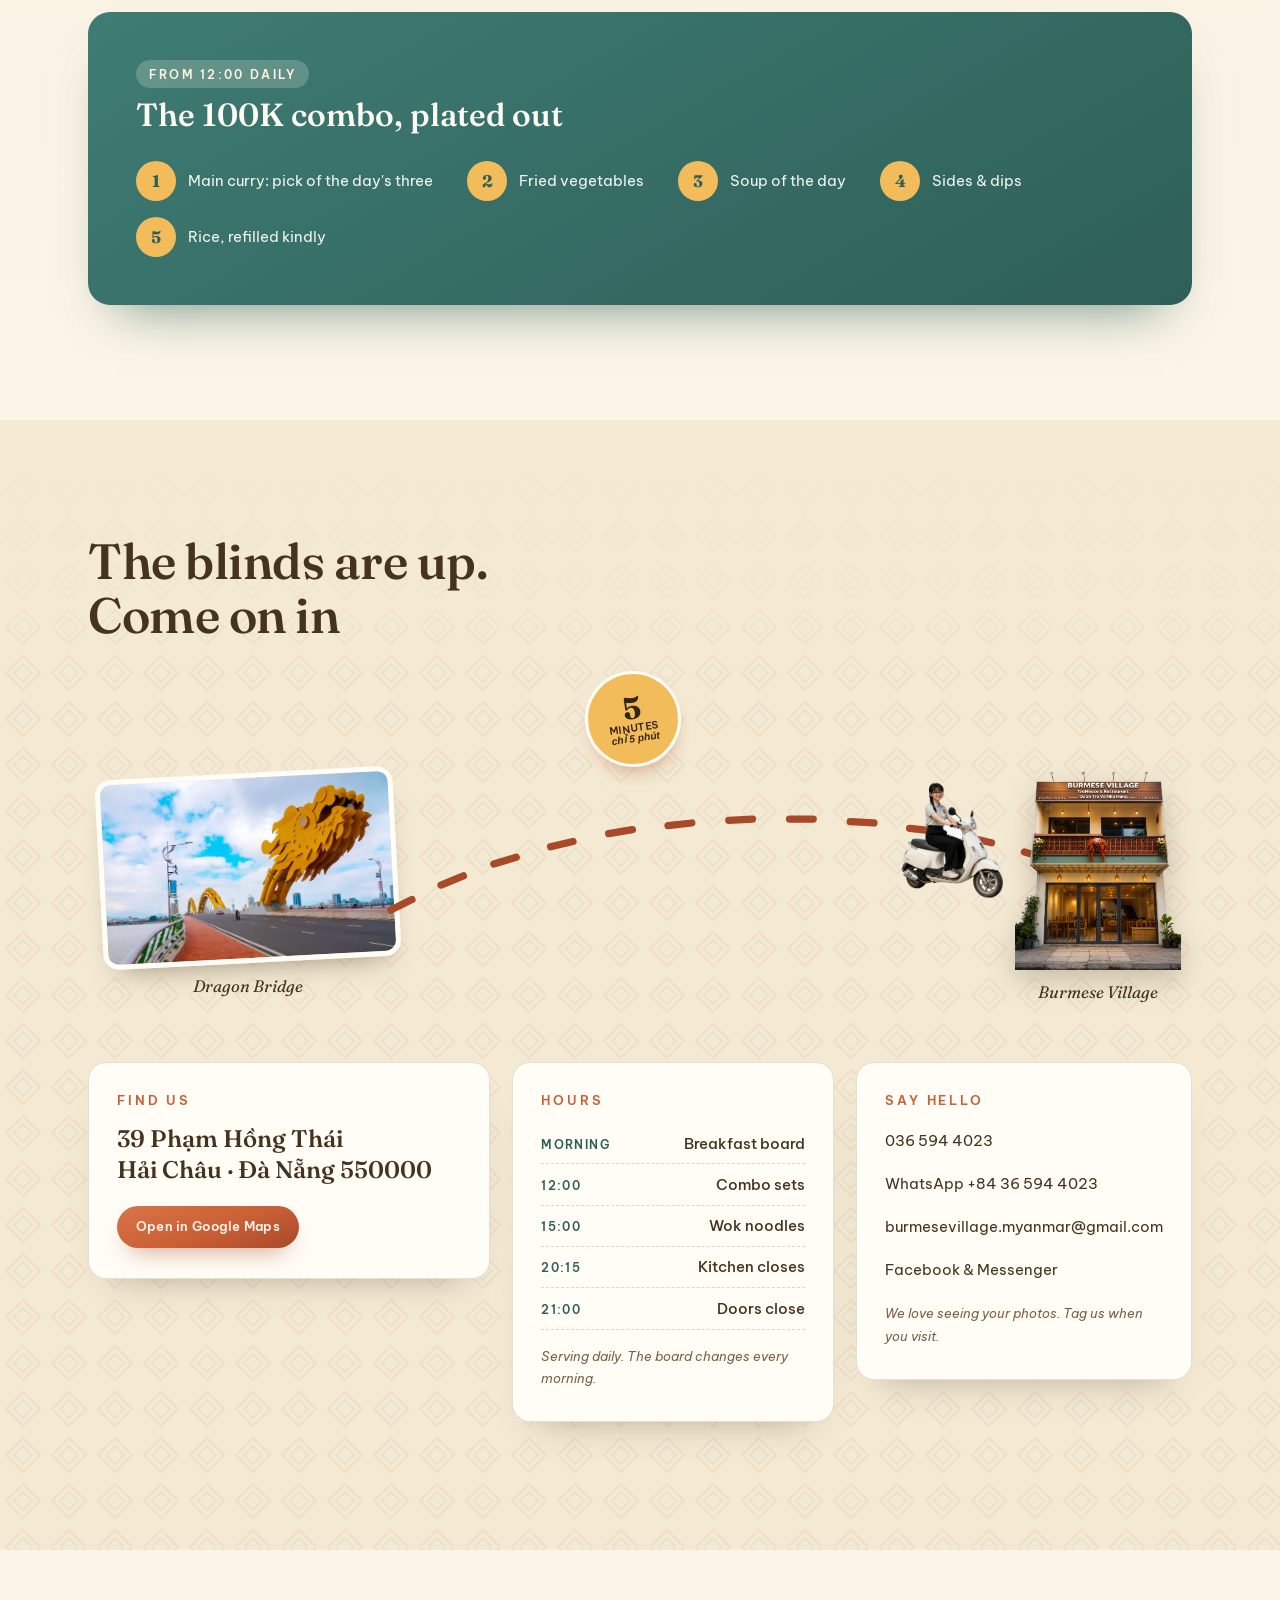
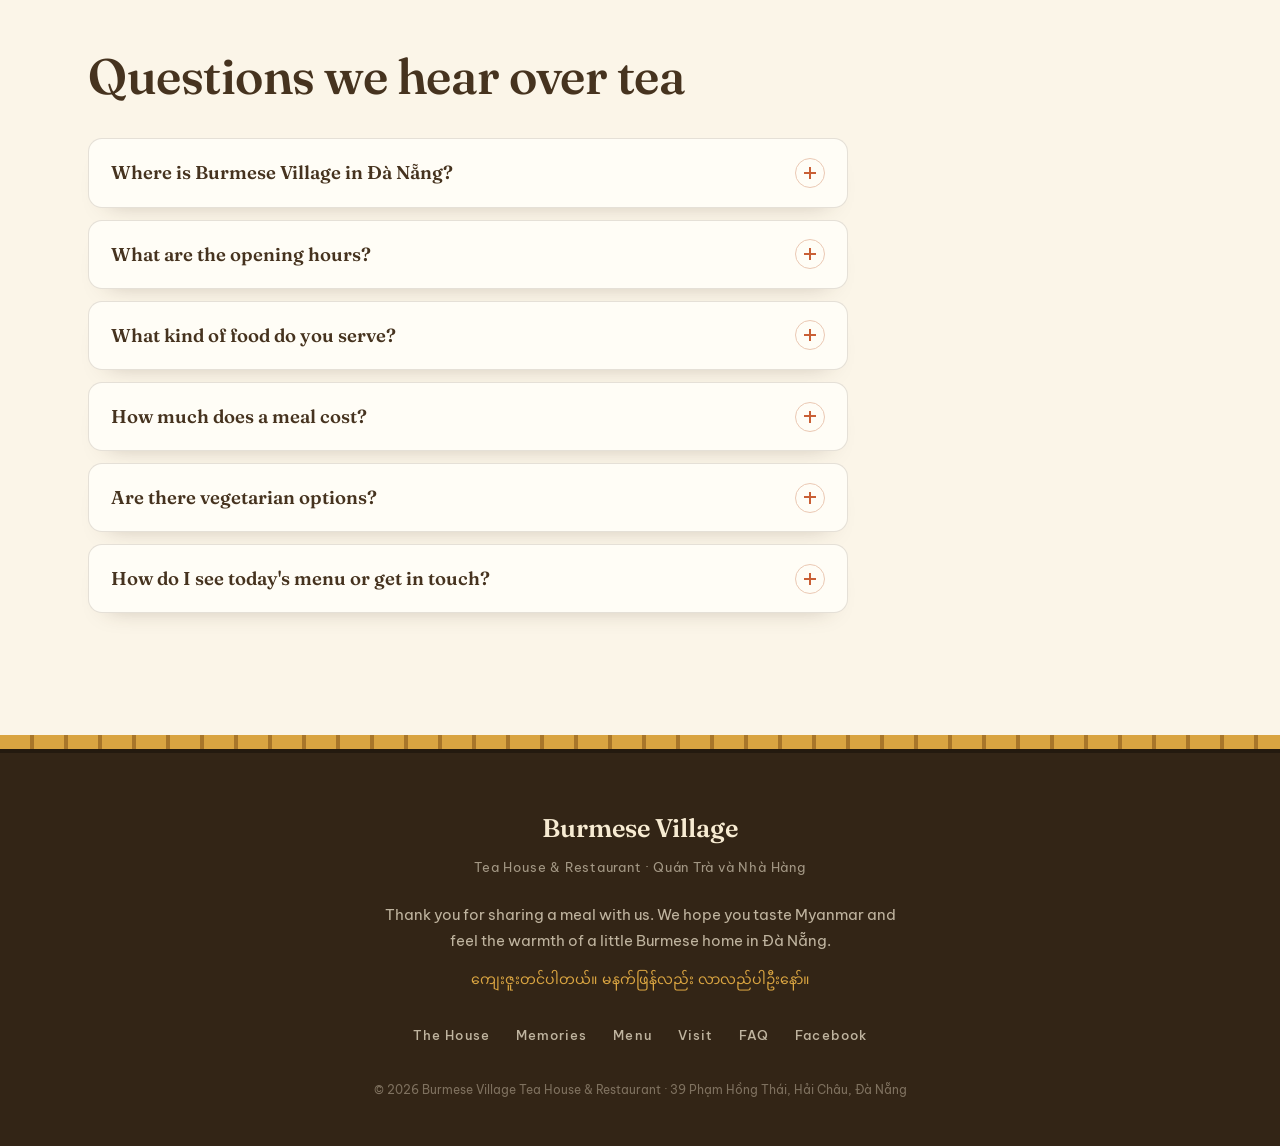
==== commit e0ca6f0b: "Update index.html" ====
--- a/index.html
+++ b/index.html
@@ -100,9 +100,10 @@
 <body>
 
 <a class="skip" href="#menu">Skip to the menu</a>
+<span id="top"></span>
 
 <!-- ═══ Masthead ═══ -->
-<header class="masthead" id="top">
+<header class="masthead">
   <input type="checkbox" id="nav-toggle" class="nav-toggle" aria-hidden="true">
   <div class="masthead-inner">
     <a class="brand" href="#top" aria-label="Burmese Village, back to top">
@@ -314,12 +315,12 @@
         <div class="entry-text">
           <span class="date">July 2026</span>
           <h3>The daily board tradition</h3>
-          <p>Shan noodles one morning, Nan Gyi Thoke the next; samosas and
+          <p>Monhinga one morning, Nan Gyi Thoke the next; samosas and
           seasoned yellow peas beside the dough sticks; butter rice with chicken
           curry as a lunch special. Tomorrow's board is posted every evening.</p>
         </div>
         <figure class="snap tilt-l">
-          <img src="images/mohinga-bowl.jpg" alt="Bowl of mohinga in golden fish broth with chili flakes and sliced shallots on the side" width="414" height="414" loading="lazy">
+          <img src="images/breakfast-bowl.jpg" alt="Bowl of mohinga in golden fish broth with chili flakes and sliced shallots on the side" width="414" height="414" loading="lazy">
           <figcaption>the morning board delivers</figcaption>
         </figure>
       </li>
@@ -710,5 +711,24 @@
   </div>
 </footer>
 
+<script>
+  (() => {
+    var journey = document.querySelector('.journey');
+    if (!journey) return;
+    if (!('IntersectionObserver' in window)) {
+      journey.classList.add('is-playing');
+      return;
+    }
+    var io = new IntersectionObserver(function (entries) {
+      entries.forEach(function (entry) {
+        if (!entry.isIntersecting) return;
+        journey.classList.add('is-playing');
+        io.unobserve(entry.target);
+      });
+    }, { threshold: 0.3 });
+    io.observe(journey);
+  })();
+</script>
+
 </body>
 </html>
--- a/styles.css
+++ b/styles.css
@@ -259,12 +259,14 @@
     linear-gradient(to bottom, #000 0%, #000 86%, transparent 86.5%),
     radial-gradient(ellipse 58% 15% at 50% 84.5%, #000 88%, transparent 97%);
   mask-repeat: no-repeat;
+  user-select: none;
 }
 .hero-welcome {
   position: absolute;
   left: 50%; bottom: 1.9%;
   width: 35%; height: auto;
   transform: translateX(-50%) translateZ(46px);
+  user-select: none;
 }
 .hero-scene::after { /* contact shadow under the greeters */
   content: "";
@@ -721,8 +723,9 @@
 
 /* ── Journey: 5 minutes from the Dragon Bridge ────────────────── */
 .journey {
+  --j-h: clamp(230px, 26vw, 330px);
   position: relative;
-  height: clamp(230px, 26vw, 330px);
+  height: var(--j-h);
   margin: 0 0 3rem;
 }
 .j-stop { position: absolute; margin: 0; }
@@ -747,7 +750,12 @@
 
 .j-route {
   position: absolute;
-  left: 26%; right: 14%; bottom: 26%;
+  left: 26%; bottom: 26%;
+  /* The SVG is a replaced element: height is set and width is auto, so it sizes
+     itself from the viewBox ratio (52% × 600/130 = 2.4 × the journey height) and
+     ignores `right`. Cap that at 74% or a short, narrow journey box sends the
+     route off the side of the page. */
+  width: min(74%, calc(var(--j-h) * 2.4));
   height: 52%;
   overflow: visible;
 }
@@ -820,29 +828,29 @@
 .j-badge i { font-style: italic; text-transform: none; letter-spacing: 0; }
 
 @media (prefers-reduced-motion: no-preference) {
-  .j-bridge { animation: j-bridge 12s cubic-bezier(.34, 1.56, .64, 1) infinite; }
-  .j-route { animation: j-route 12s linear infinite; }
-  .j-route line:nth-child(1) { animation: jdot1 12s ease-out infinite; }
-  .j-route line:nth-child(2) { animation: jdot2 12s ease-out infinite; }
-  .j-route line:nth-child(3) { animation: jdot3 12s ease-out infinite; }
-  .j-route line:nth-child(4) { animation: jdot4 12s ease-out infinite; }
-  .j-route line:nth-child(5) { animation: jdot5 12s ease-out infinite; }
-  .j-route line:nth-child(6) { animation: jdot6 12s ease-out infinite; }
-  .j-route line:nth-child(7) { animation: jdot7 12s ease-out infinite; }
-  .j-route line:nth-child(8) { animation: jdot8 12s ease-out infinite; }
-  .j-route line:nth-child(9) { animation: jdot9 12s ease-out infinite; }
-  .j-route line:nth-child(10) { animation: jdot10 12s ease-out infinite; }
-  .j-route line:nth-child(11) { animation: jdot11 12s ease-out infinite; }
-  .j-route line:nth-child(12) { animation: jdot12 12s ease-out infinite; }
-  .j-route line:nth-child(13) { animation: jdot13 12s ease-out infinite; }
-  .j-route line:nth-child(14) { animation: jdot14 12s ease-out infinite; }
-  .j-scooter { animation: j-ride 12s ease-in-out infinite; }
-  .j-smoke { animation: j-smoke-gate 12s linear infinite; }
-  .j-smoke i { animation: j-puff 1.5s ease-out infinite; }
-  .j-smoke i:nth-child(2) { animation-delay: .5s; }
-  .j-smoke i:nth-child(3) { animation-delay: 1s; }
-  .j-home { animation: j-home 12s cubic-bezier(.34, 1.56, .64, 1) infinite; }
-  .j-badge { animation: j-badge 12s cubic-bezier(.34, 1.56, .64, 1) infinite; }
+  .journey.is-playing .j-bridge { animation: j-bridge 12s cubic-bezier(.34, 1.56, .64, 1) infinite; }
+  .journey.is-playing .j-route { animation: j-route 12s linear infinite; }
+  .journey.is-playing .j-route line:nth-child(1) { animation: jdot1 12s ease-out infinite; }
+  .journey.is-playing .j-route line:nth-child(2) { animation: jdot2 12s ease-out infinite; }
+  .journey.is-playing .j-route line:nth-child(3) { animation: jdot3 12s ease-out infinite; }
+  .journey.is-playing .j-route line:nth-child(4) { animation: jdot4 12s ease-out infinite; }
+  .journey.is-playing .j-route line:nth-child(5) { animation: jdot5 12s ease-out infinite; }
+  .journey.is-playing .j-route line:nth-child(6) { animation: jdot6 12s ease-out infinite; }
+  .journey.is-playing .j-route line:nth-child(7) { animation: jdot7 12s ease-out infinite; }
+  .journey.is-playing .j-route line:nth-child(8) { animation: jdot8 12s ease-out infinite; }
+  .journey.is-playing .j-route line:nth-child(9) { animation: jdot9 12s ease-out infinite; }
+  .journey.is-playing .j-route line:nth-child(10) { animation: jdot10 12s ease-out infinite; }
+  .journey.is-playing .j-route line:nth-child(11) { animation: jdot11 12s ease-out infinite; }
+  .journey.is-playing .j-route line:nth-child(12) { animation: jdot12 12s ease-out infinite; }
+  .journey.is-playing .j-route line:nth-child(13) { animation: jdot13 12s ease-out infinite; }
+  .journey.is-playing .j-route line:nth-child(14) { animation: jdot14 12s ease-out infinite; }
+  .journey.is-playing .j-scooter { animation: j-ride 12s ease-in-out infinite; }
+  .journey.is-playing .j-smoke { animation: j-smoke-gate 12s linear infinite; }
+  .journey.is-playing .j-smoke i { animation: j-puff 1.5s ease-out infinite; }
+  .journey.is-playing .j-smoke i:nth-child(2) { animation-delay: .5s; }
+  .journey.is-playing .j-smoke i:nth-child(3) { animation-delay: 1s; }
+  .journey.is-playing .j-home { animation: j-home 12s cubic-bezier(.34, 1.56, .64, 1) infinite; }
+  .journey.is-playing .j-badge { animation: j-badge 12s cubic-bezier(.34, 1.56, .64, 1) infinite; }
 }
 
 @keyframes j-bridge {
@@ -938,8 +946,10 @@
   100% { transform: translate(-150%, -80%) scale(1.2); opacity: 0; }
 }
 @keyframes j-ride {
-  0%, 8% { opacity: 0; left: 12.5%; bottom: 27%; transform: scale(.4); }
-  10.5% { opacity: 1; left: 13.5%; bottom: 26.5%; transform: scale(.48); animation-timing-function: ease-in; }
+  0% { opacity: 0; left: 15.5%; bottom: 24.5%; transform: scale(.14); }
+  5% { opacity: 1; left: 15.5%; bottom: 24.5%; transform: scale(.28); }
+  7%, 9% { opacity: 1; left: 15.5%; bottom: 24.5%; transform: scale(.25); }
+  10.5% { opacity: 1; left: 17%; bottom: 25.5%; transform: scale(.36); animation-timing-function: ease-in; }
   17% { left: 22.5%; bottom: 30.2%; transform: scale(1); animation-timing-function: linear; }
   25% { left: 35.7%; bottom: 49.6%; transform: scale(1); animation-timing-function: linear; }
   32% { left: 50.5%; bottom: 56.3%; transform: scale(1); animation-timing-function: linear; }
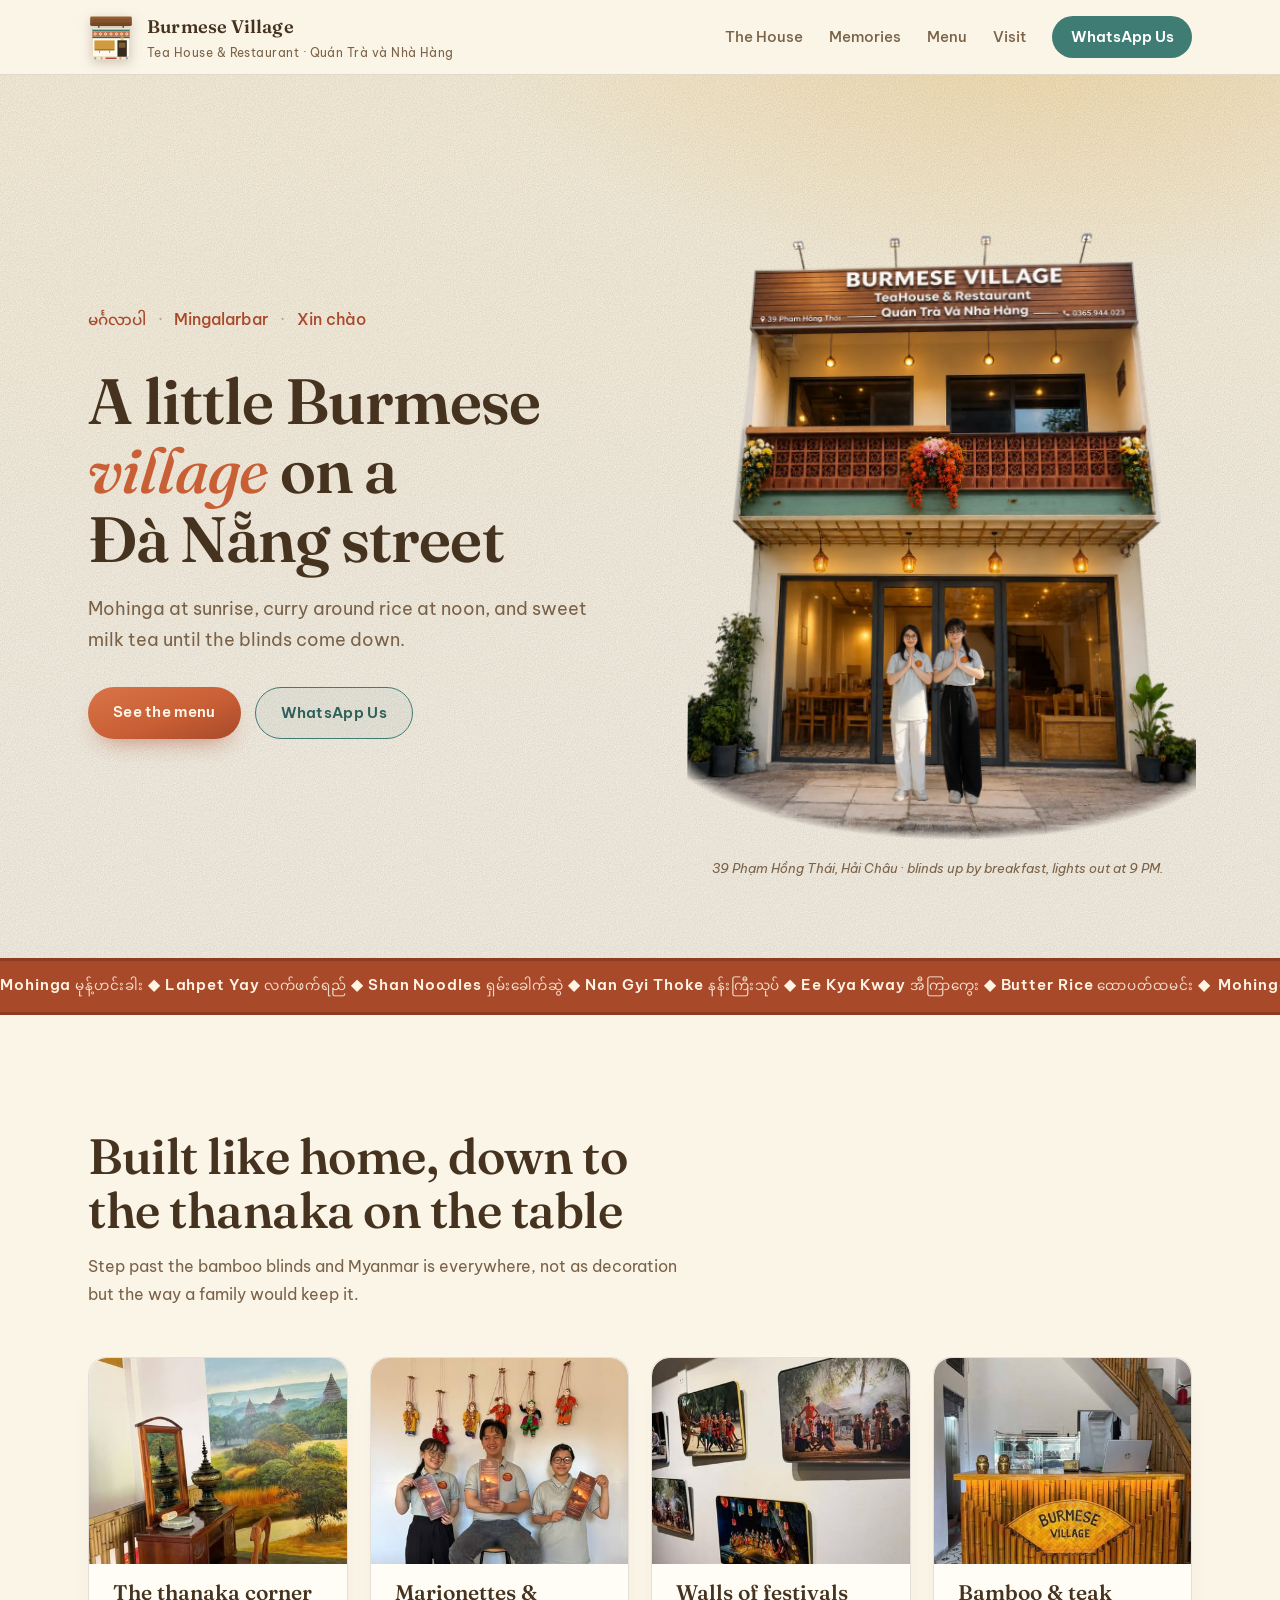
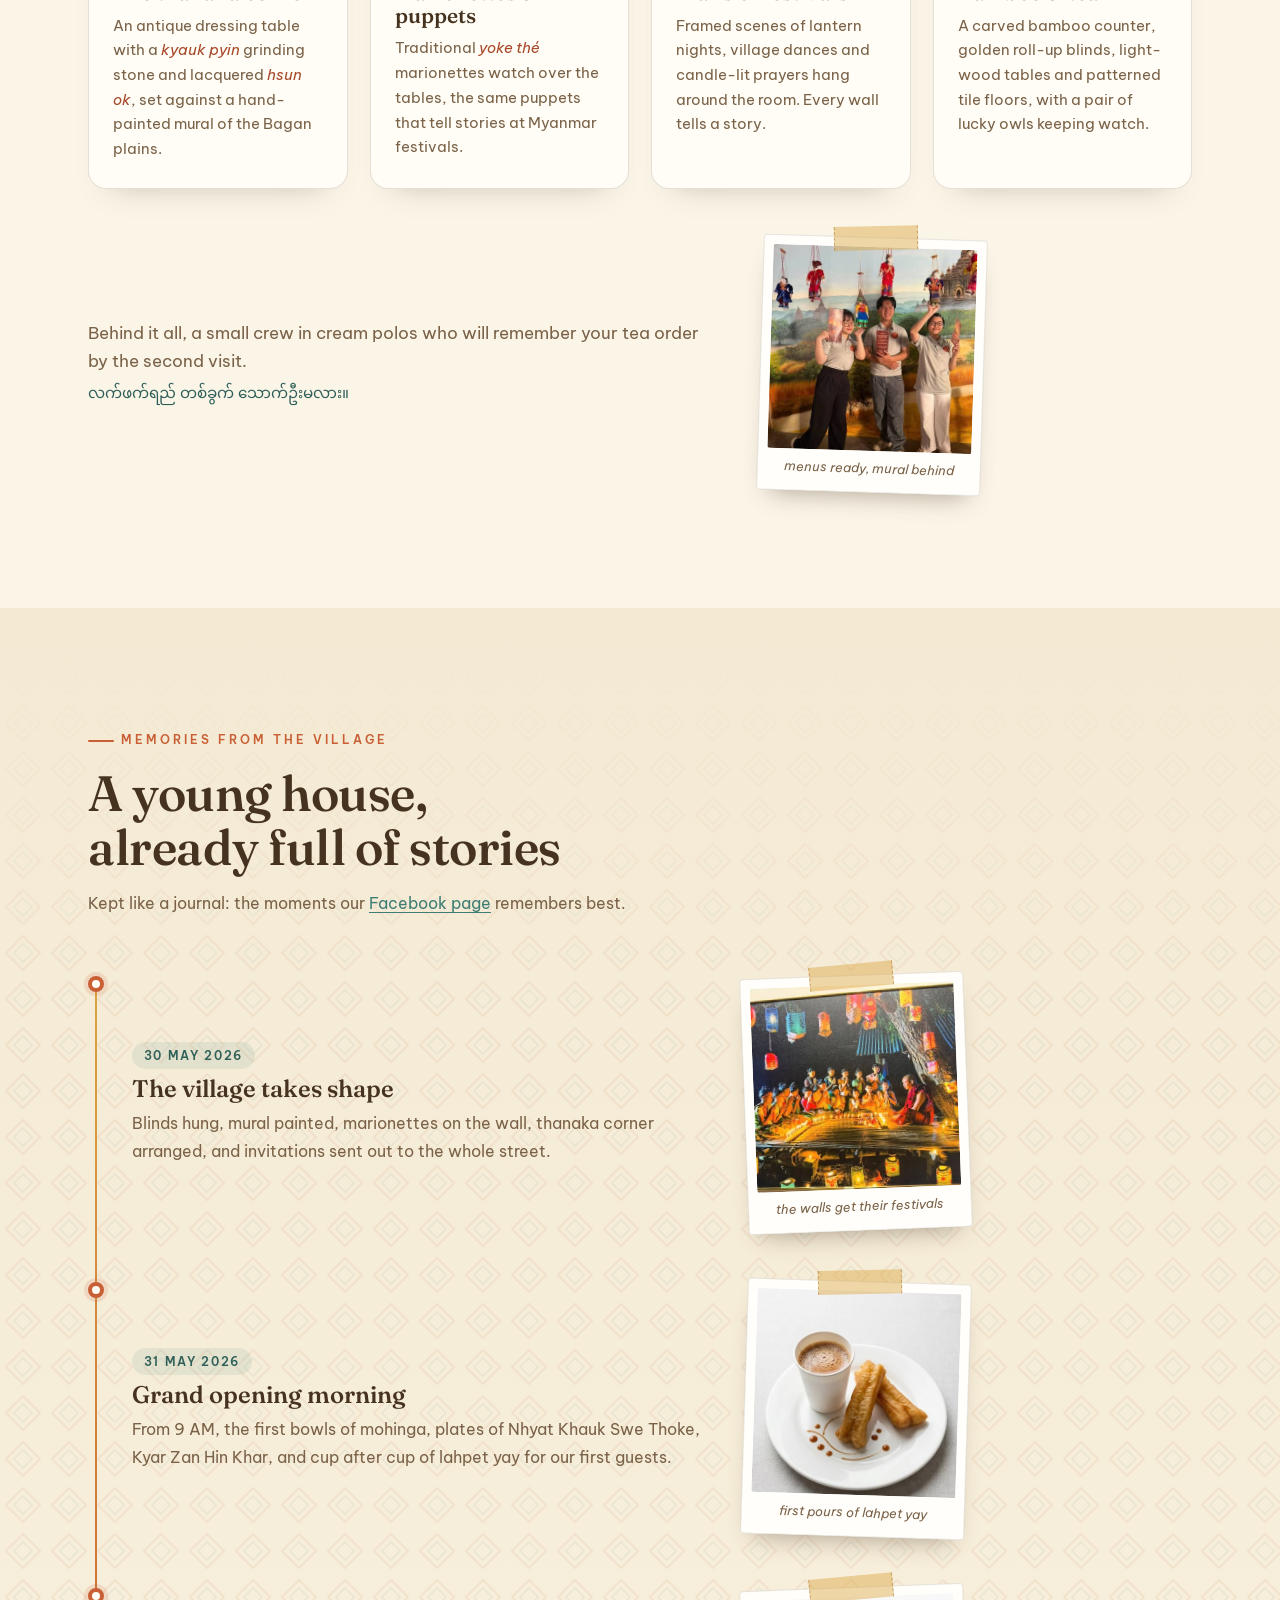
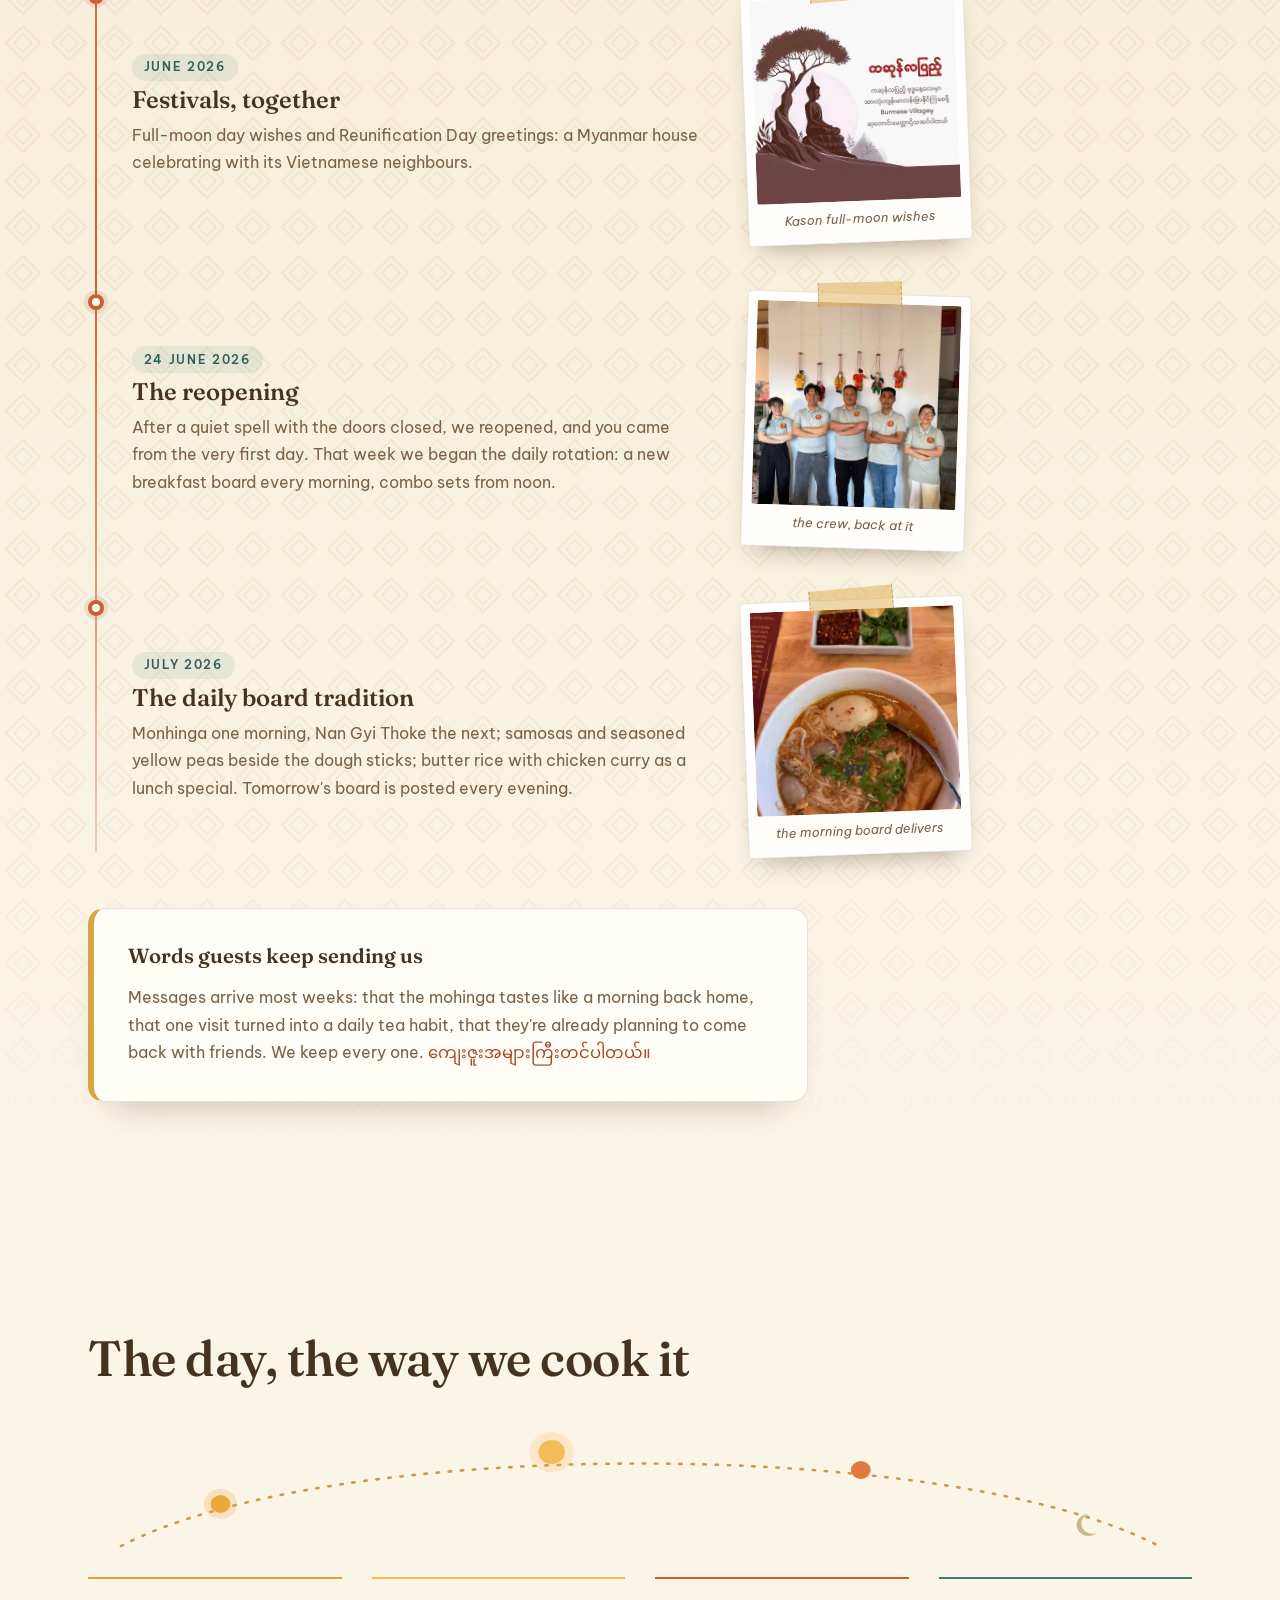
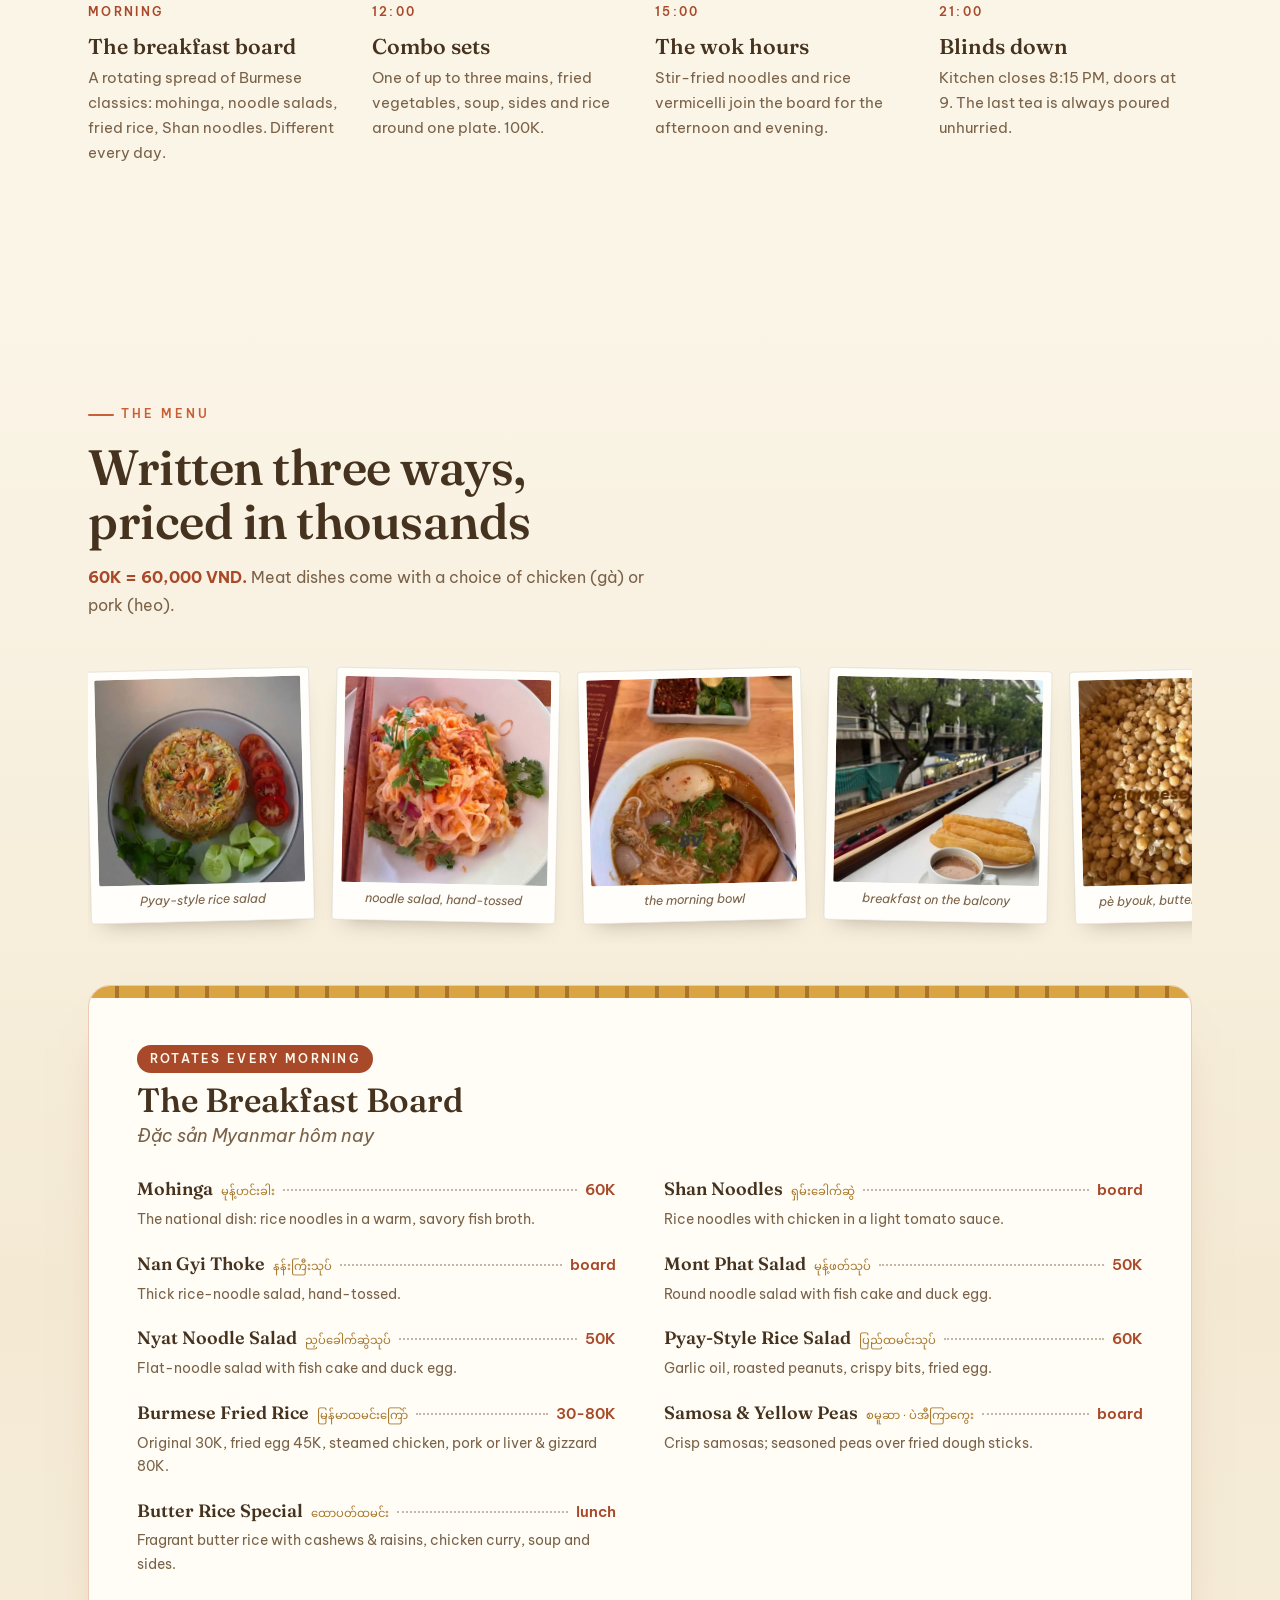
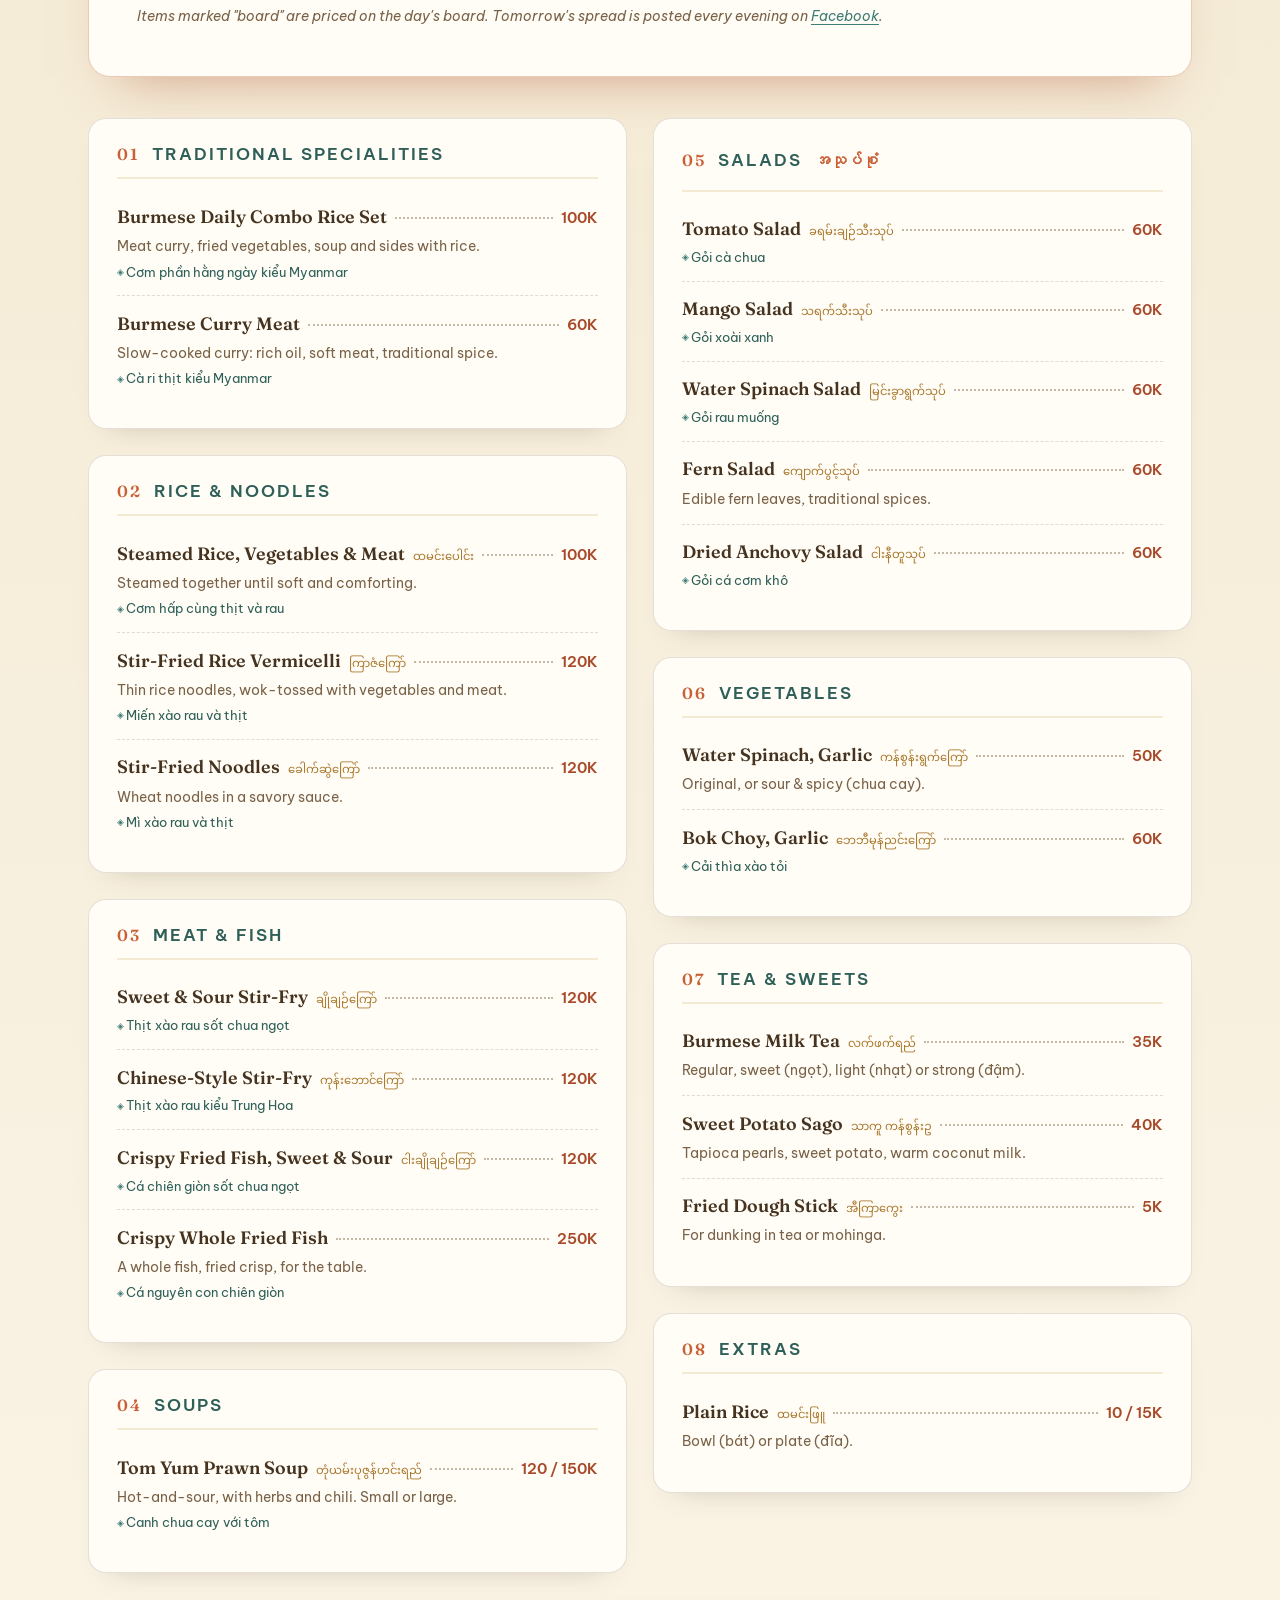
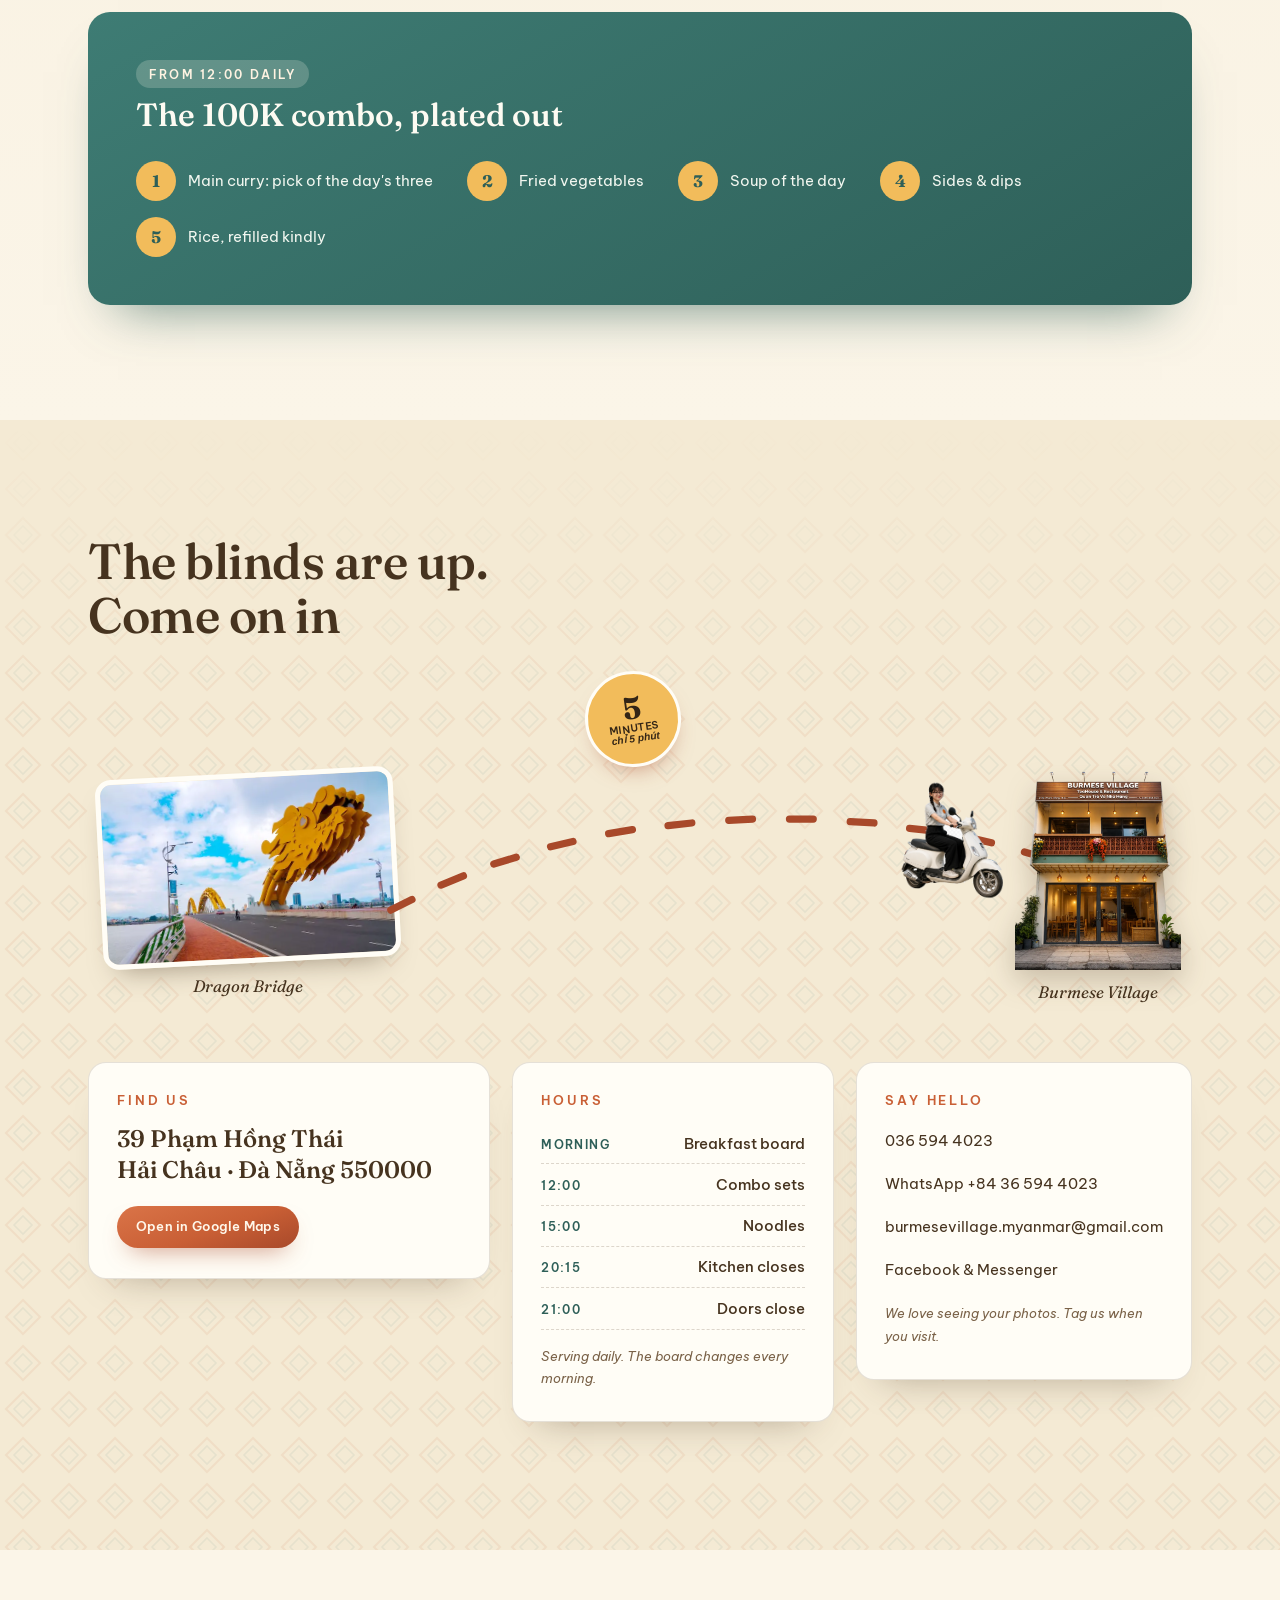
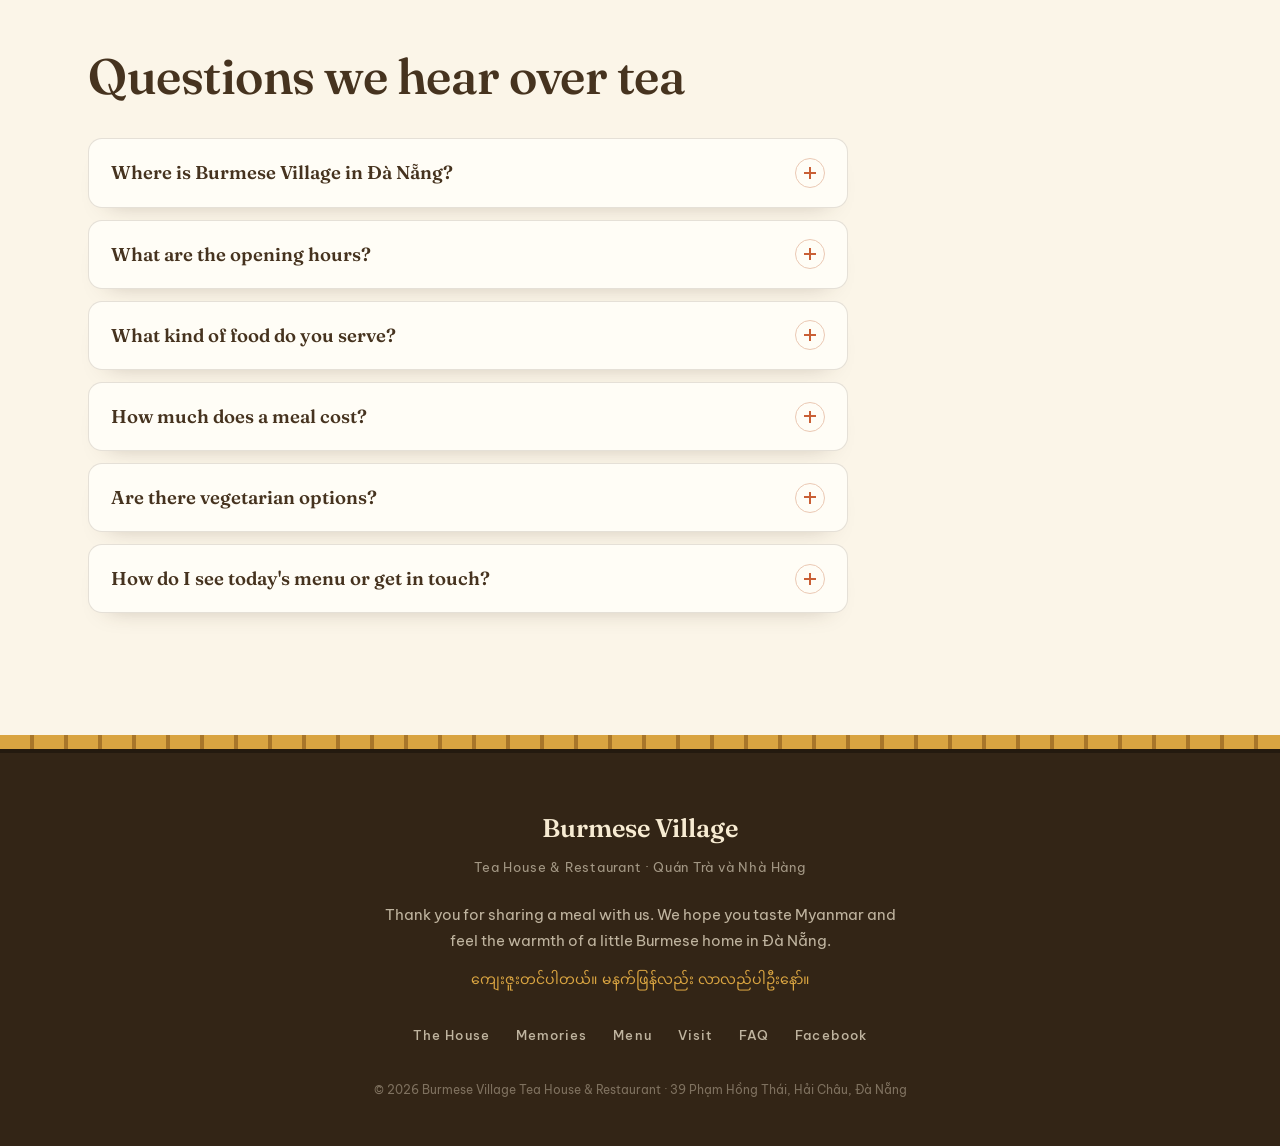
==== commit db9b1403: "Update index.html" ====
--- a/index.html
+++ b/index.html
@@ -619,7 +619,7 @@
         <ul class="v-hours">
           <li><span>Morning</span><b>Breakfast board</b></li>
           <li><span>12:00</span><b>Combo sets</b></li>
-          <li><span>15:00</span><b>Wok noodles</b></li>
+          <li><span>15:00</span><b>Noodles</b></li>
           <li><span>20:15</span><b>Kitchen closes</b></li>
           <li><span>21:00</span><b>Doors close</b></li>
         </ul>
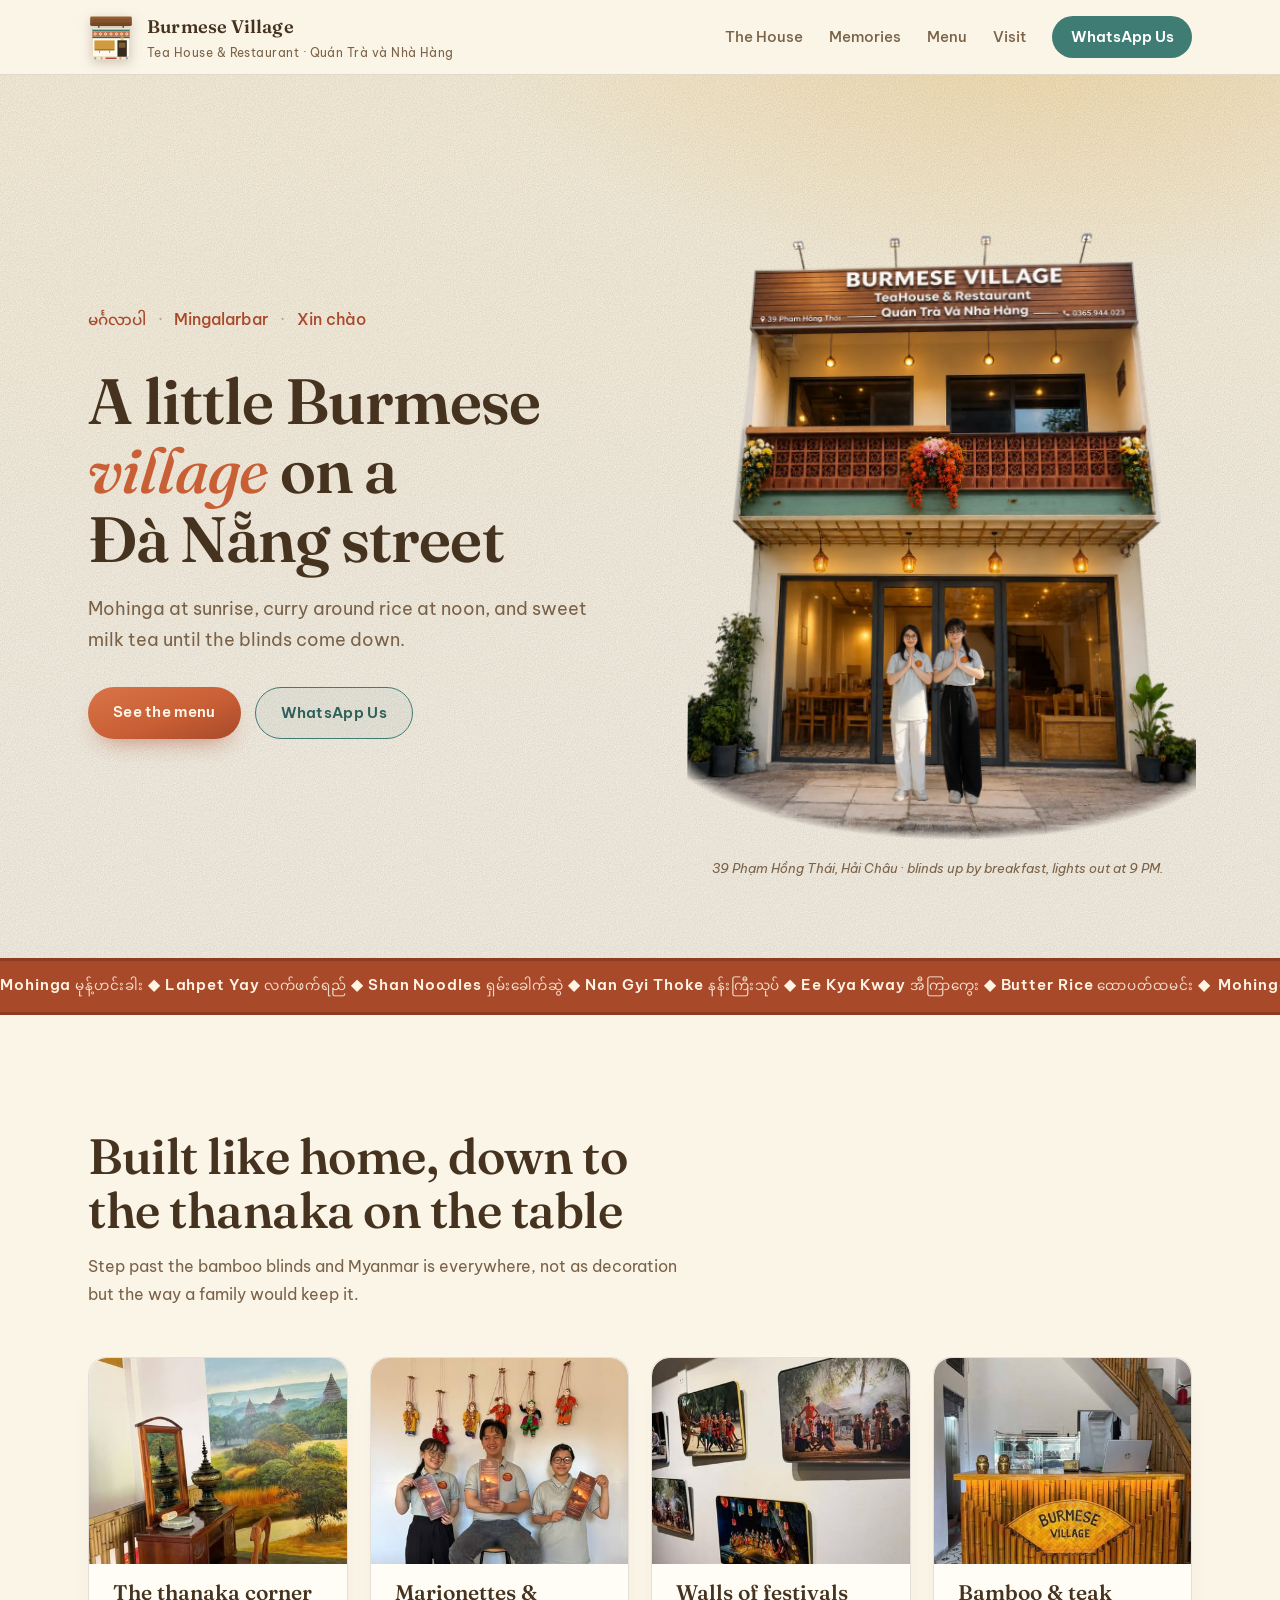
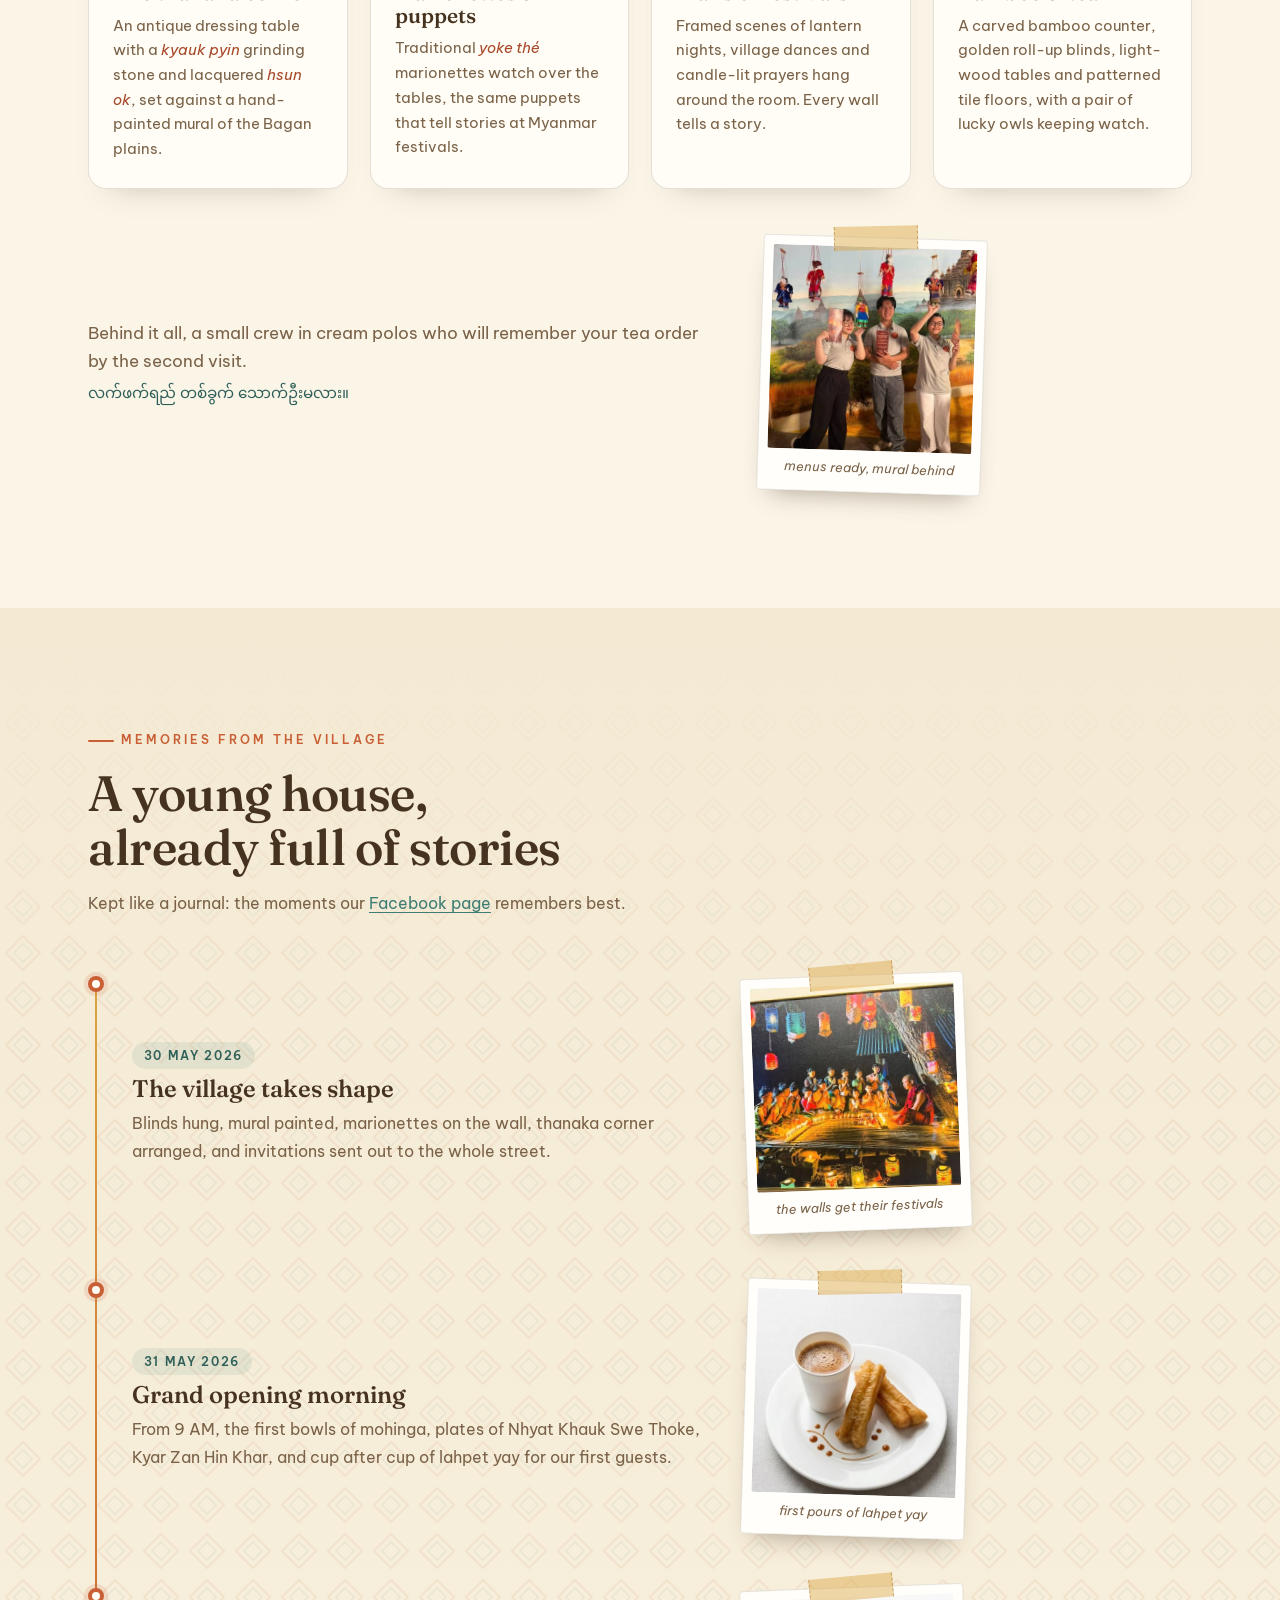
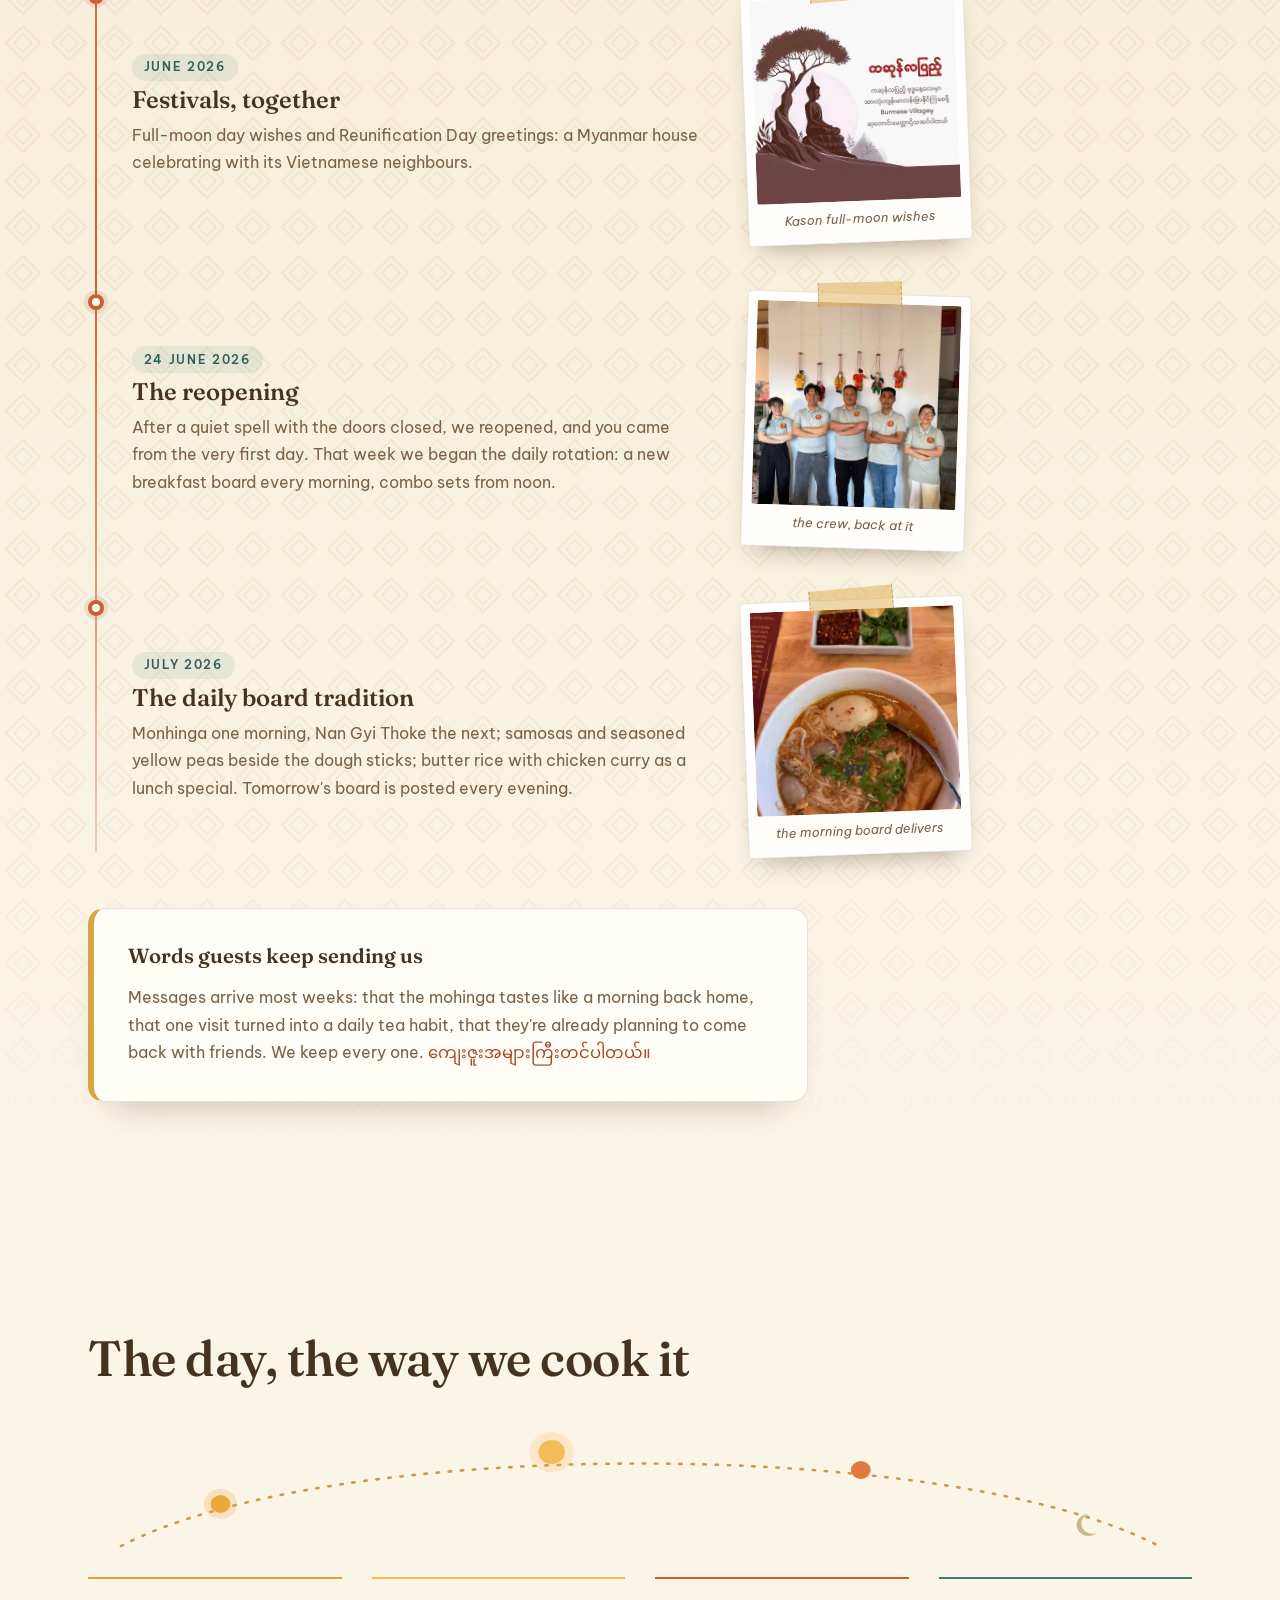
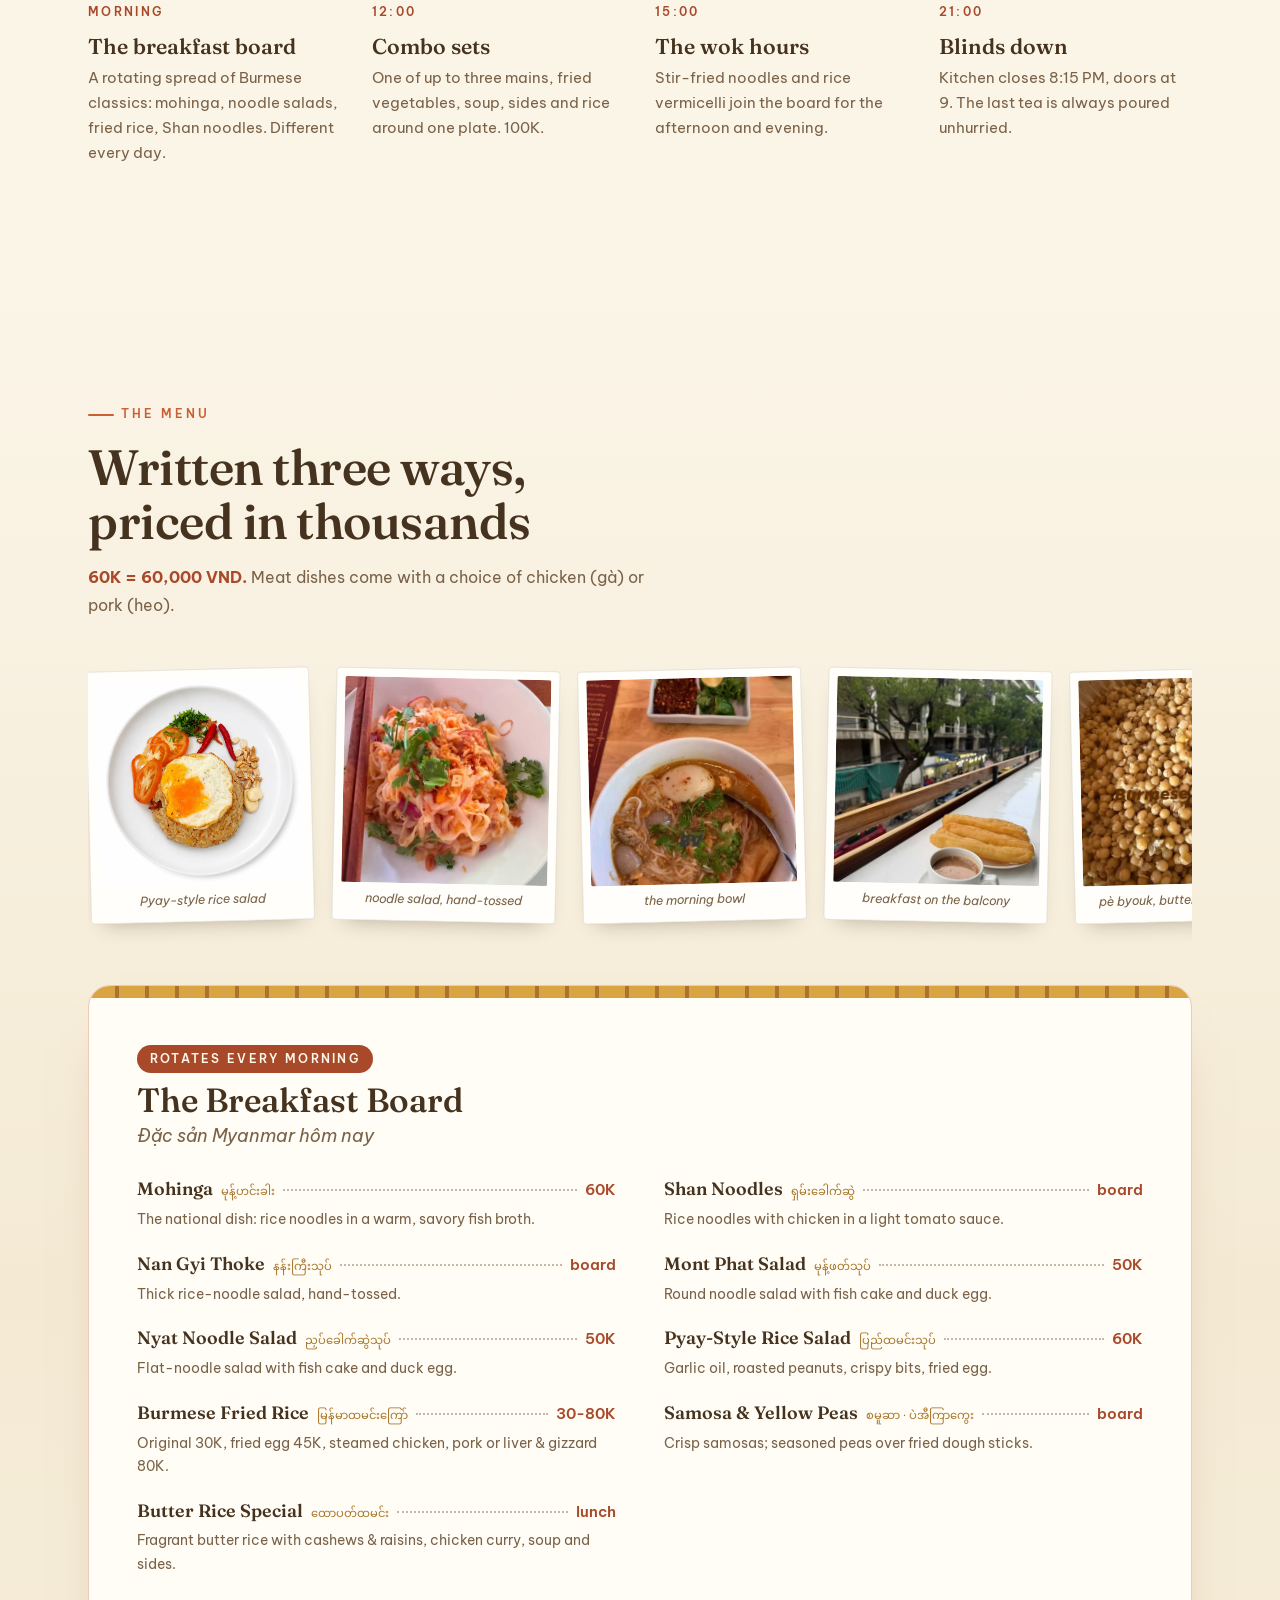
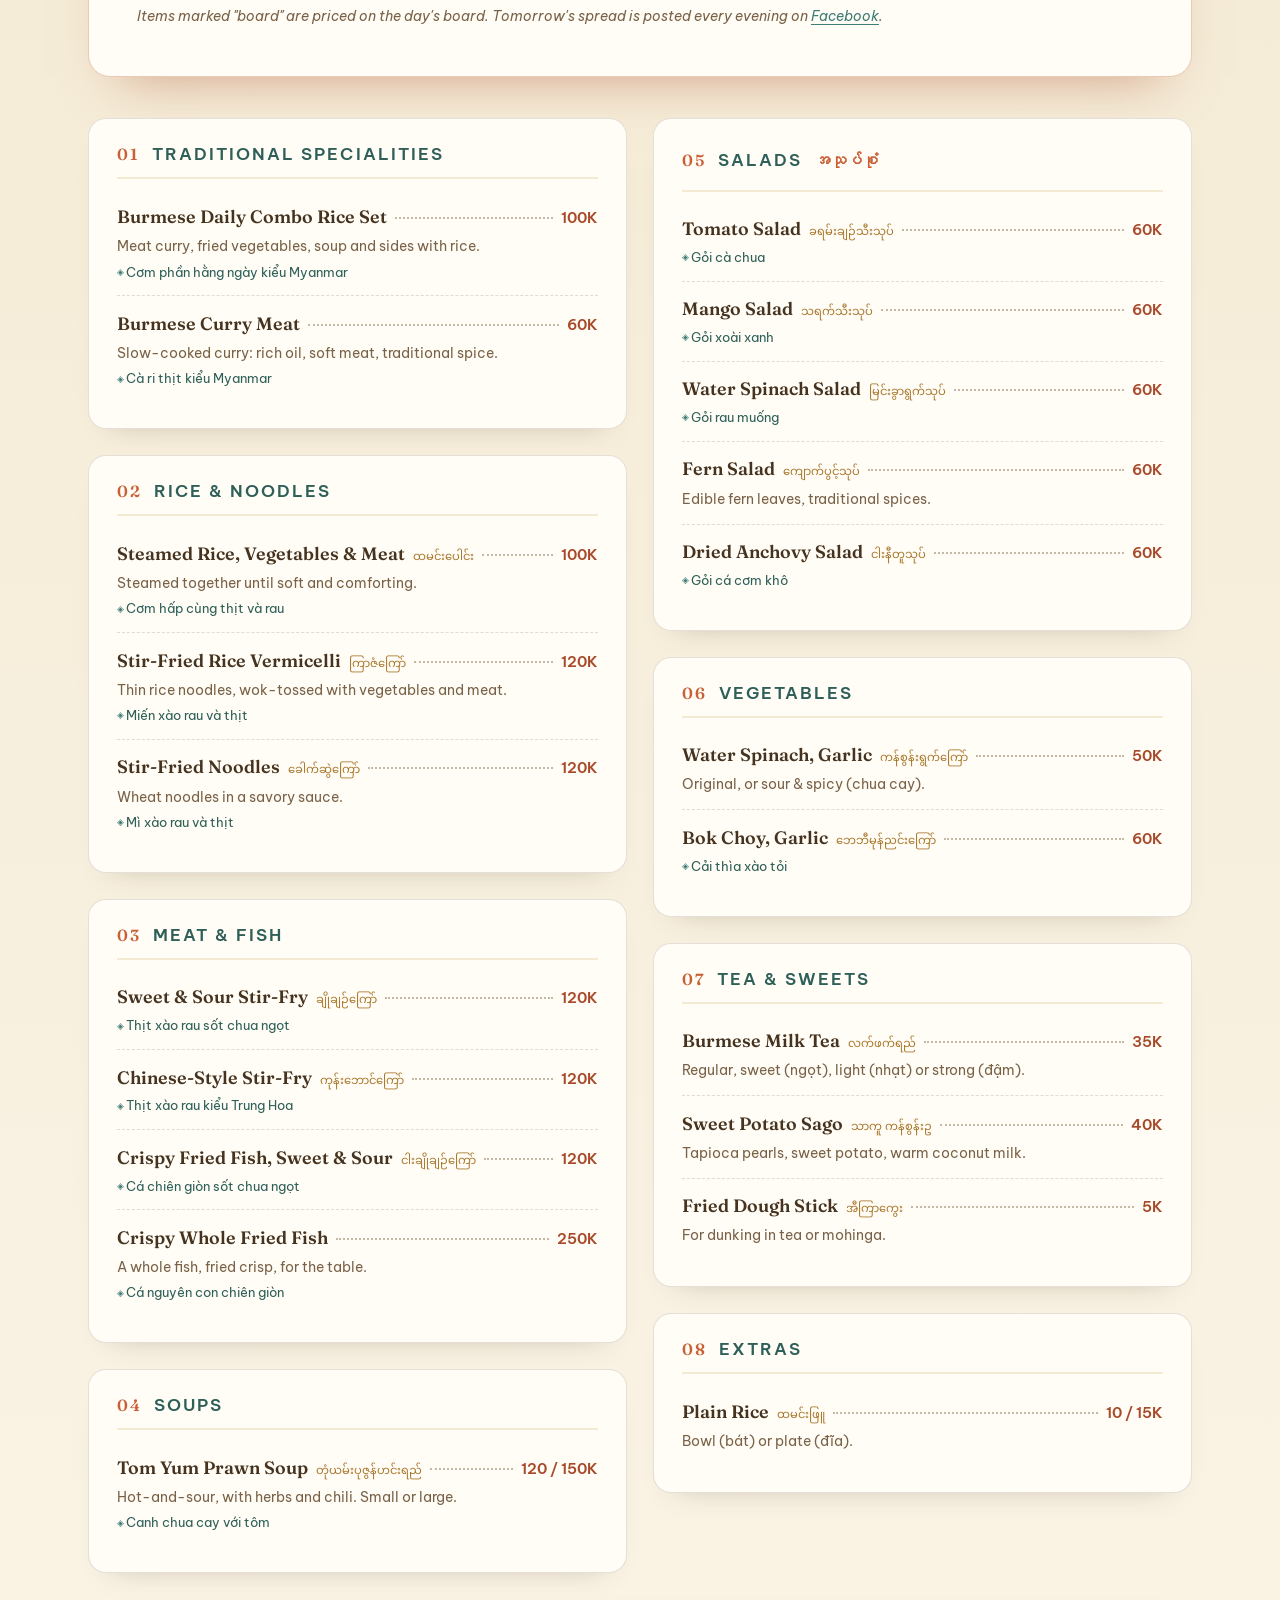
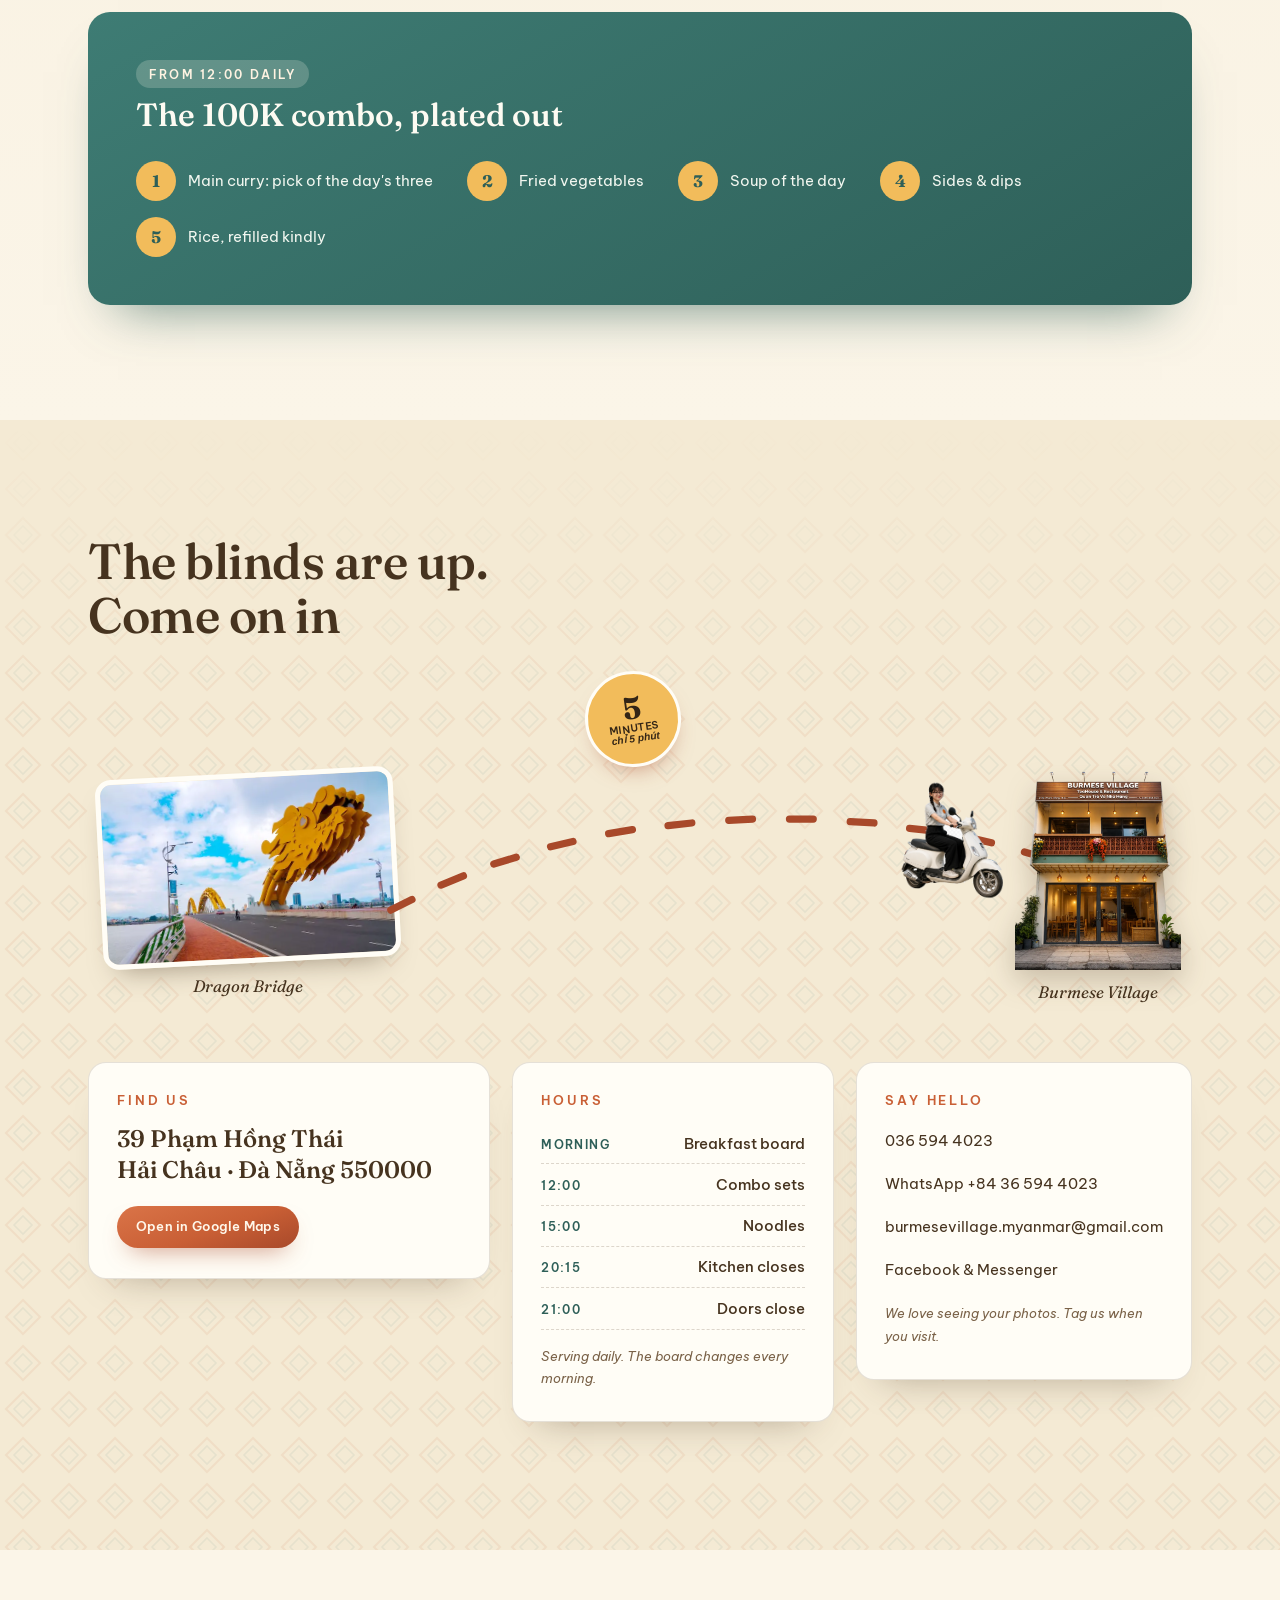
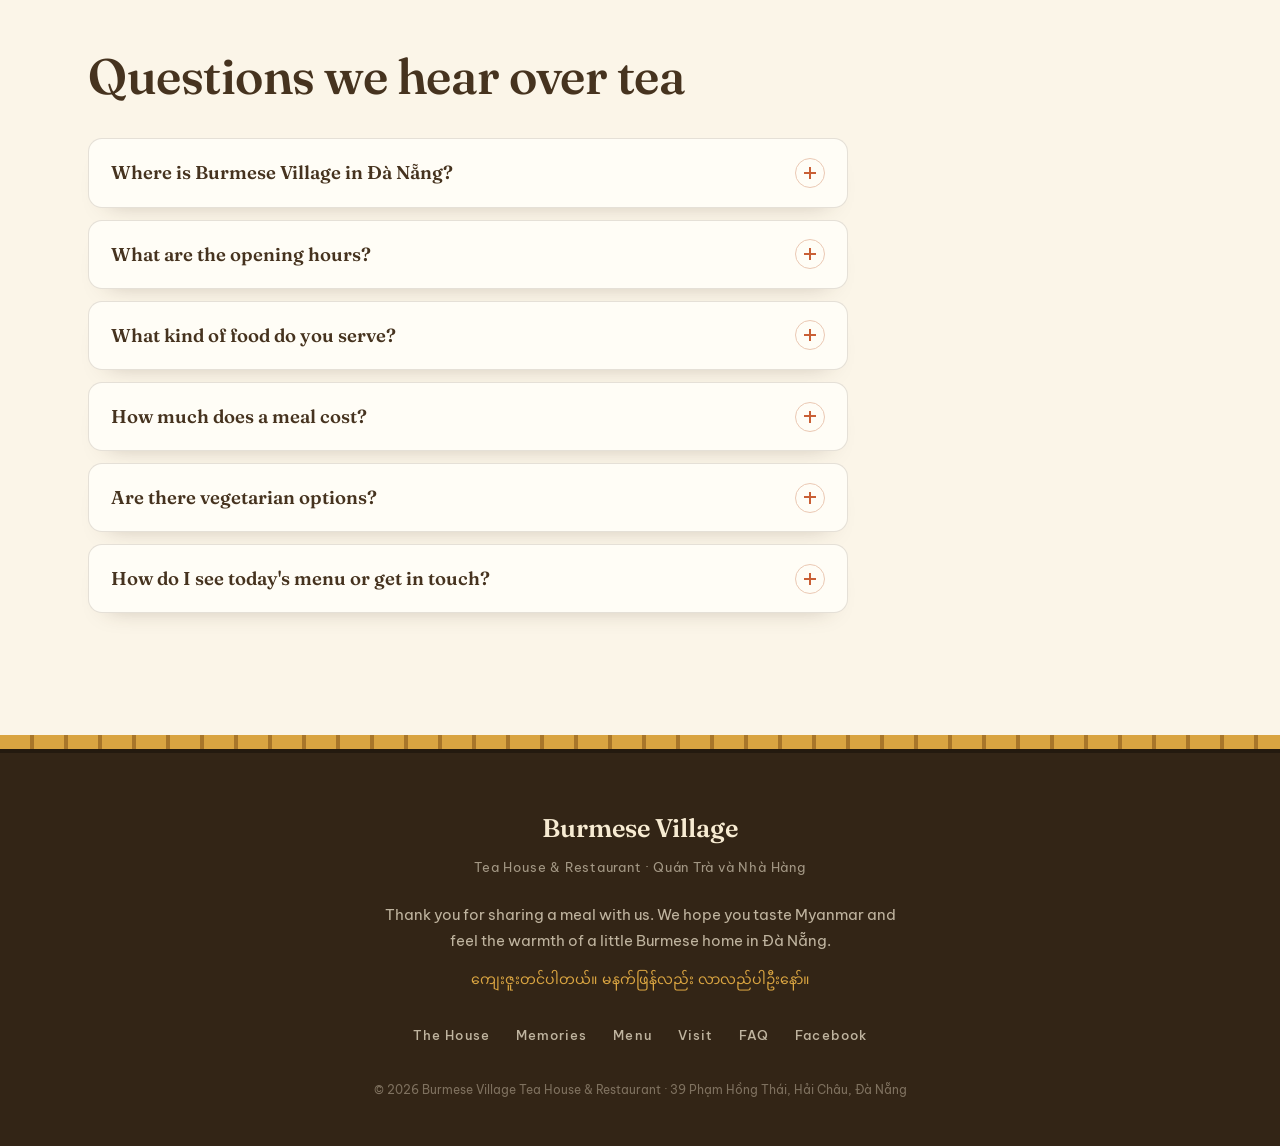
==== commit 3c1875b2: "Update image" ====
--- a/index.html
+++ b/index.html
@@ -394,7 +394,7 @@
 
     <ul class="table-strip reveal" aria-label="Photos from the table">
       <li><figure>
-        <img src="images/pyay-rice-salad.jpg" alt="Pyay-style rice salad ringed with prawns, tomato slices, cucumber and coriander" width="414" height="414" loading="lazy">
+        <img src="images/pyay-rice-salad.webp" alt="Pyay-style rice salad ringed with prawns, tomato slices, cucumber and coriander" width="414" height="414" loading="lazy">
         <figcaption>Pyay-style rice salad</figcaption>
       </figure></li>
       <li><figure>
